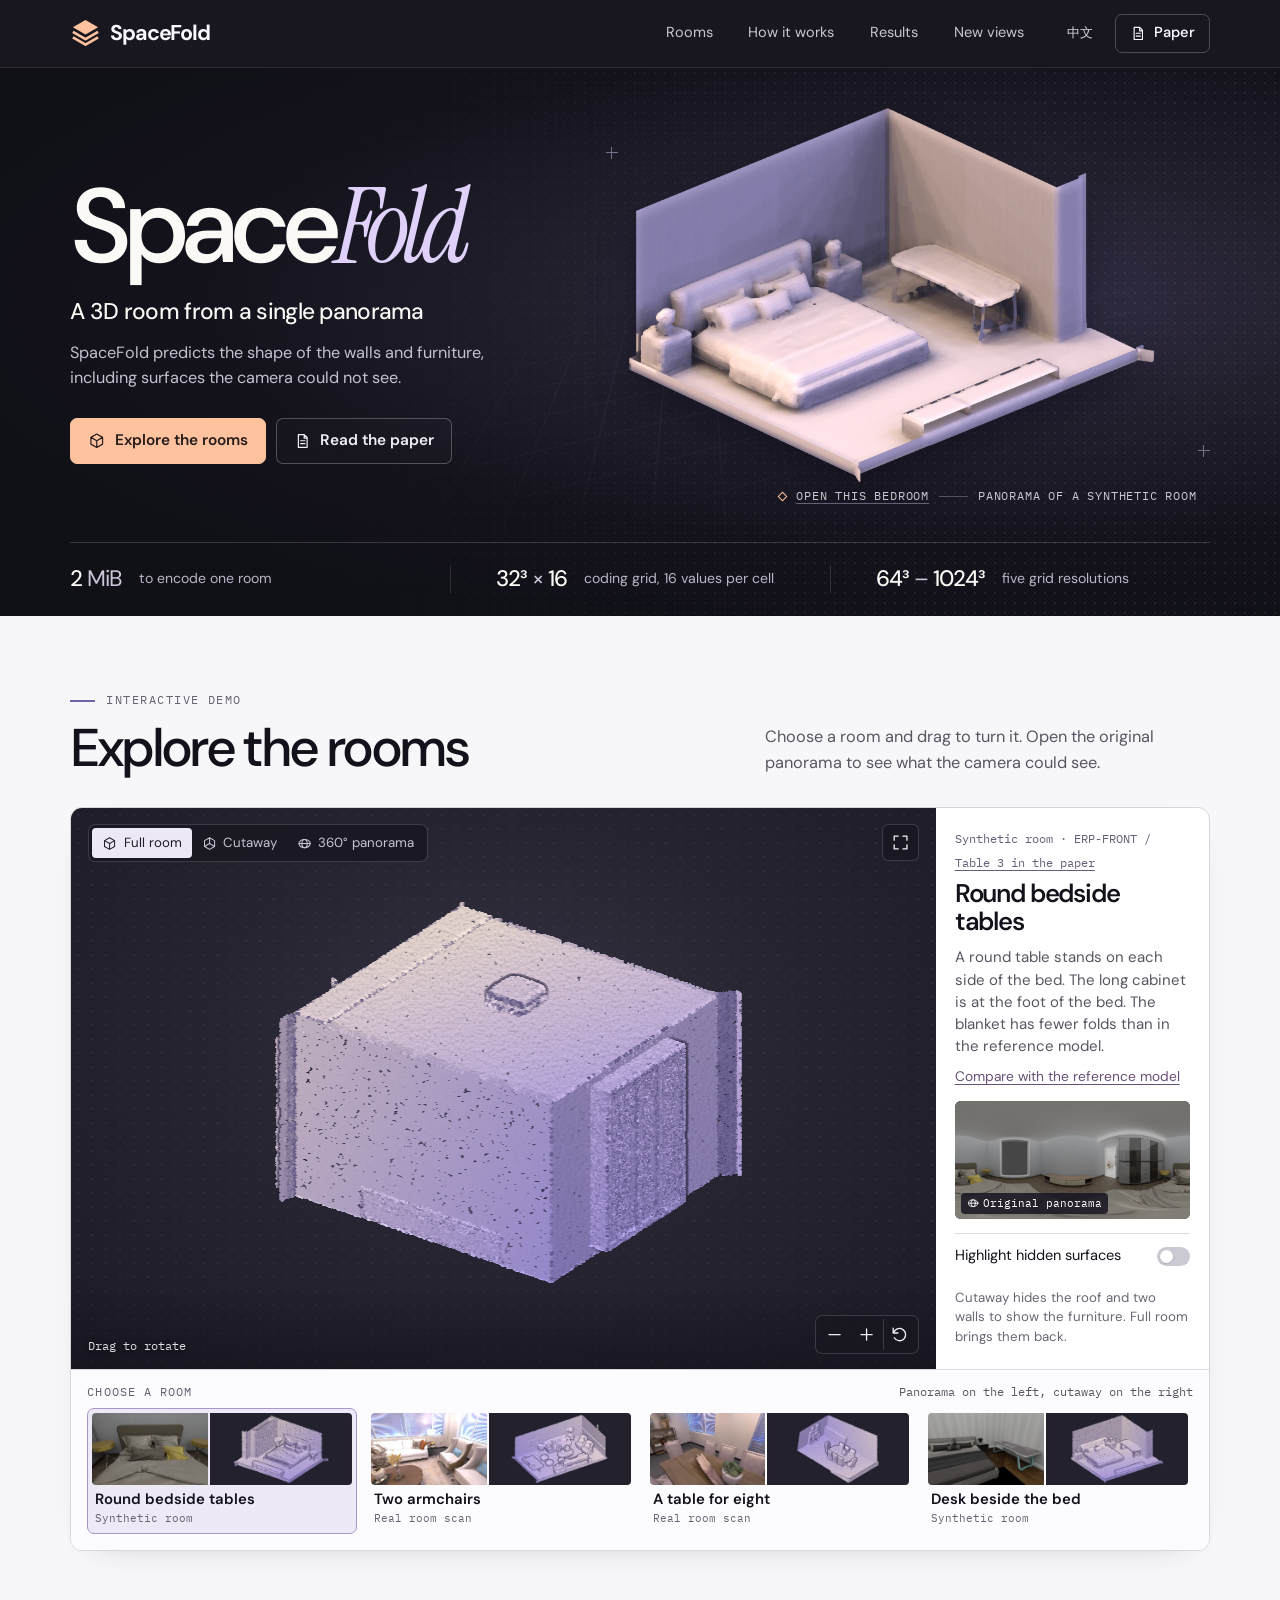
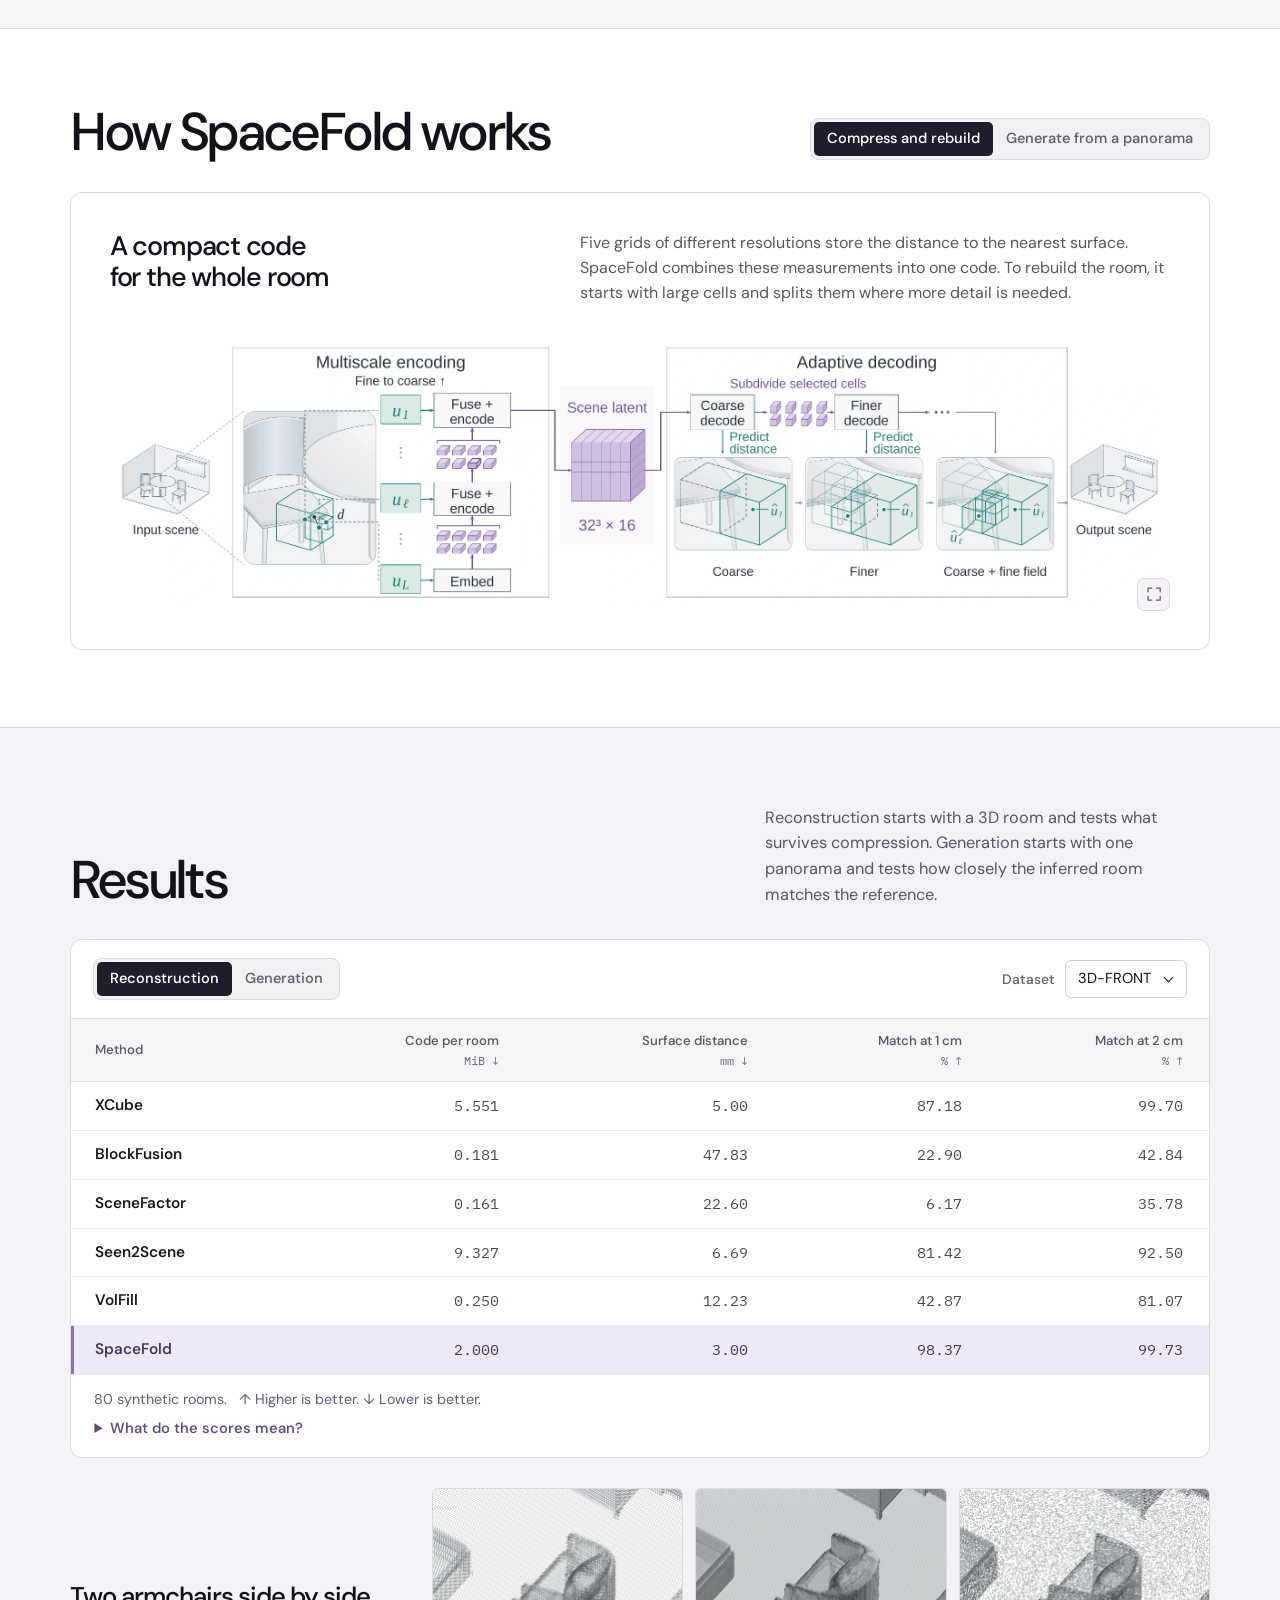
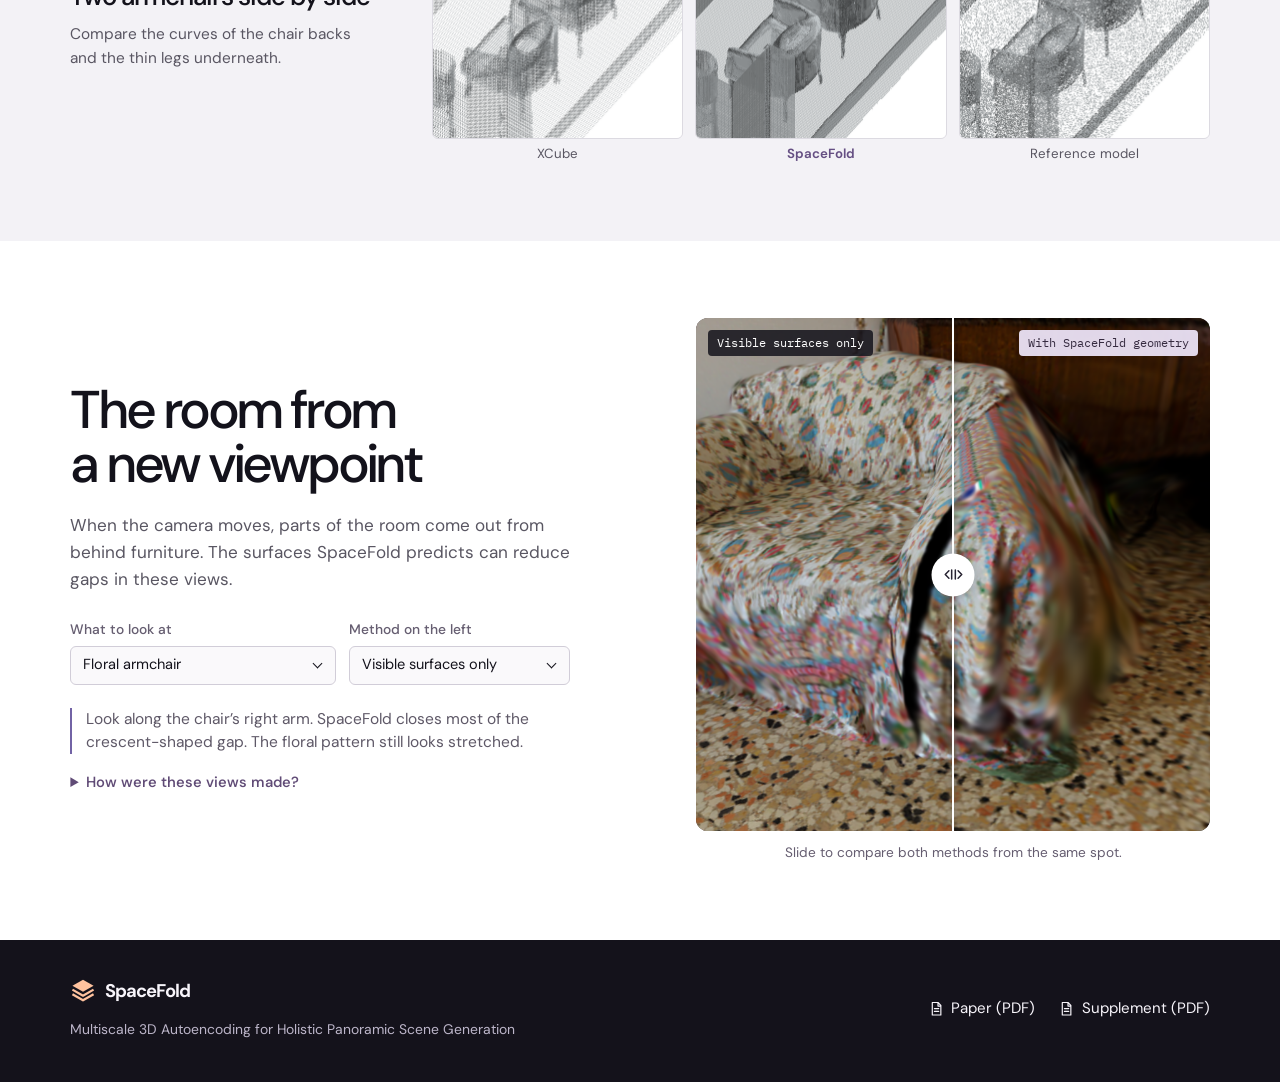
==== spacefold/index.html @ 81e79ffb "feat(homepage): host the SpaceFold paper and interactive demo" ====
<!doctype html>
<html lang="en">
  <head>
    <meta charset="utf-8" />
    <meta name="viewport" content="width=device-width, initial-scale=1" />
    <meta name="theme-color" content="#101017" />
    <meta
      name="citation_title"
      content="SpaceFold: Multiscale 3D Autoencoding for Holistic Panoramic Scene Generation"
    />
    <meta
      name="description"
      content="Explore 3D rooms generated from a single panorama. Rotate each model, see the original image and compare the result with a reference model."
    />
    <title>SpaceFold — A 3D room from one panorama</title>
    <link rel="icon" href="assets/mark.svg" type="image/svg+xml" />
    <link rel="stylesheet" href="style.css" />
    <script defer src="benchmarks.js"></script>
    <script defer src="viewer.js"></script>
    <script defer src="strings.js"></script>
    <script defer src="page.js"></script>
  </head>
  <body id="top">
    <svg class="symbol-bank" xmlns="http://www.w3.org/2000/svg" aria-hidden="true">
      <symbol id="i-mark" viewBox="0 0 32 32">
        <path d="M16 2 29 9.5 16 17 3 9.5Z" fill="currentColor" />
        <path
          d="m3 14.3 13 7.5 13-7.5M3 20l13 7.5L29 20"
          fill="none"
          stroke="currentColor"
          stroke-width="2.8"
          stroke-linejoin="round"
        />
      </symbol>
      <symbol id="i-file" viewBox="0 0 24 24">
        <path d="M6 3.5h8l4 4V21H6zM14 3.5v5h4M9 12h6m-6 4h6" />
      </symbol>
      <symbol id="i-cube" viewBox="0 0 24 24">
        <path d="m12 2.8 8 4.6v9.2l-8 4.6-8-4.6V7.4ZM4 7.4l8 4.6 8-4.6M12 12v9.2" />
      </symbol>
      <symbol id="i-cutaway" viewBox="0 0 24 24">
        <path d="m4 7.4 8-4.6 8 4.6v9.2l-8 4.6-8-4.6V7.4Zm8-4.6V12m-8 4.6 8-4.6 8 4.6" />
      </symbol>
      <symbol id="i-pano" viewBox="0 0 24 24">
        <ellipse cx="12" cy="12" rx="9" ry="6.6" />
        <ellipse cx="12" cy="12" rx="4.2" ry="6.6" />
        <path d="M3 12h18" />
      </symbol>
      <symbol id="i-expand" viewBox="0 0 24 24">
        <path d="M4 9V4h5m6 0h5v5M4 15v5h5m6 0h5v-5" />
      </symbol>
      <symbol id="i-minus" viewBox="0 0 24 24"><path d="M5 12h14" /></symbol>
      <symbol id="i-plus" viewBox="0 0 24 24"><path d="M5 12h14m-7-7v14" /></symbol>
      <symbol id="i-reset" viewBox="0 0 24 24">
        <path d="M4.5 10a7.7 7.7 0 1 1 .8 6M4 4v6h6" />
      </symbol>
      <symbol id="i-close" viewBox="0 0 24 24"><path d="m6 6 12 12M18 6 6 18" /></symbol>
      <symbol id="i-grip" viewBox="0 0 24 24">
        <path d="m7 8-4 4 4 4m10-8 4 4-4 4M10 7v10m4-10v10" />
      </symbol>
      <symbol id="i-menu" viewBox="0 0 24 24"><path d="M3 6h18M3 12h18M3 18h18" /></symbol>
    </svg>
    <a class="skip" href="#explorer" data-t="skip">Skip to the room viewer</a>
    <header class="mast">
      <div class="wrap mast-row">
        <a class="brand" href="#top" aria-label="SpaceFold"
          ><svg aria-hidden="true"><use href="#i-mark" /></svg>SpaceFold</a
        >
        <nav id="section-links" aria-label="Page navigation" data-a="sections">
          <a href="#explorer" data-t="navScenes">Rooms</a>
          <a href="#method" data-t="navMethod">How it works</a>
          <a href="#results" data-t="navResults">Results</a>
          <a href="#views" data-t="navViews">New views</a>
        </nav>
        <div class="mast-actions">
          <button id="language" type="button" lang="zh-CN" aria-label="切换到中文">中文</button>
          <a class="mast-paper" href="paper/main.pdf" target="_blank" rel="noopener"
            ><svg class="icon"><use href="#i-file" /></svg><span data-t="paper">Paper</span></a
          >
          <button
            id="menu"
            type="button"
            aria-controls="section-links"
            aria-expanded="false"
            data-tip="sections"
            aria-label="Page navigation"
            title="Page navigation"
          >
            <svg class="icon"><use href="#i-menu" /></svg>
          </button>
        </div>
      </div>
    </header>

    <main>
      <section class="hero" aria-labelledby="project-title">
        <div class="hero-field" aria-hidden="true"></div>
        <div class="wrap">
          <div class="hero-grid">
            <div class="hero-copy">
              <h1 id="project-title">Space<span>Fold</span></h1>
              <p class="formal" data-t="subtitle">A 3D room from a single panorama</p>
              <p class="hero-summary" data-t="heroSummary">
                SpaceFold predicts the shape of the walls and furniture, including surfaces the
                camera could not see.
              </p>
              <div class="hero-actions">
                <a class="button primary" href="#explorer"
                  ><svg class="icon"><use href="#i-cube" /></svg
                  ><span data-t="exploreAction">Explore the rooms</span></a
                >
                <a class="button ghost" href="paper/main.pdf" target="_blank" rel="noopener"
                  ><svg class="icon"><use href="#i-file" /></svg
                  ><span data-t="readPaper">Read the paper</span></a
                >
              </div>
            </div>
            <figure class="hero-plate">
              <div class="plate-space">
                <div class="floor-grid" aria-hidden="true"></div>
                <div class="registration reg-a" aria-hidden="true"></div>
                <div class="registration reg-b" aria-hidden="true"></div>
                <img
                  src="assets/hero-room.webp?v=f81862b2"
                  width="1680"
                  height="1206"
                  class="hero-room"
                  alt="Cutaway of a generated bedroom with a bed on the left and a desk on the right. The open space beneath the desk is visible."
                  data-alt="heroAlt"
                  fetchpriority="high"
                />
              </div>
              <figcaption class="plate-caption">
                <span class="plate-key"></span
                ><a id="hero-scene" data-t="heroCaption" href="?scene=desk-frame-bedroom#explorer"
                  >Open this bedroom</a
                ><span class="plate-rule"></span
                ><span data-t="heroSource">Panorama of a synthetic room</span>
              </figcaption>
            </figure>
          </div>
          <dl class="hero-stats">
            <div>
              <dt>2 <span>MiB</span></dt>
              <dd data-t="statCode">to encode one room</dd>
            </div>
            <div>
              <dt>32³ <span>×</span> 16</dt>
              <dd data-t="statGrid">coding grid, 16 values per cell</dd>
            </div>
            <div>
              <dt>64³ <span>–</span> 1024³</dt>
              <dd data-t="statLevels">five grid resolutions</dd>
            </div>
          </dl>
        </div>
      </section>

      <section id="explorer" class="section explorer" aria-labelledby="explorer-title">
        <div class="wrap">
          <div class="section-head">
            <div>
              <p class="eyebrow">
                <span class="section-line"></span><span data-t="interactive">Interactive demo</span>
              </p>
              <h2 id="explorer-title" data-t="explorerTitle">Explore the rooms</h2>
            </div>
            <p class="section-intro" data-t="explorerIntro">
              Choose a room and drag to turn it. Open the original panorama to see what the camera
              could see.
            </p>
          </div>
          <div class="explorer-shell" id="explorer-shell">
            <div class="scene-screen" id="screen">
              <div
                id="stage"
                tabindex="0"
                role="group"
                aria-label="Drag or use the arrow keys to turn the view. Use + and − to zoom and 0 to reset."
                data-a="viewerAria"
              >
                <canvas aria-hidden="true"></canvas>
              </div>
              <div class="screen-top">
                <div
                  class="mode-switch"
                  role="group"
                  aria-label="Choose a view"
                  data-a="modeAria"
                  aria-controls="stage"
                >
                  <button type="button" id="geometry-mode" data-view="geometry" aria-pressed="true">
                    <svg class="icon" aria-hidden="true"><use href="#i-cube" /></svg
                    ><span data-t="fullGeometry">Full room</span>
                  </button>
                  <button type="button" id="cutaway-mode" data-view="cutaway" aria-pressed="false">
                    <svg class="icon" aria-hidden="true"><use href="#i-cutaway" /></svg
                    ><span data-t="cutawayMode">Cutaway</span>
                  </button>
                  <button type="button" id="pano-mode" data-view="panorama" aria-pressed="false">
                    <svg class="icon" aria-hidden="true"><use href="#i-pano" /></svg
                    ><span data-t="panoMode">360° panorama</span>
                  </button>
                </div>
                <button
                  id="expand"
                  class="screen-btn"
                  type="button"
                  aria-pressed="false"
                  aria-label="Enter fullscreen"
                  title="Enter fullscreen"
                  data-tip="expand"
                >
                  <svg class="icon"><use href="#i-expand" /></svg>
                </button>
              </div>
              <p id="scene-status" class="screen-status" role="status" aria-live="polite"></p>
              <div class="screen-bottom">
                <span id="gesture" class="gesture" data-t="orbitHint">Drag to rotate</span>
                <div class="zoom-controls">
                  <button
                    class="screen-btn"
                    id="zoom-out"
                    type="button"
                    aria-label="Zoom out"
                    data-tip="zoomOut"
                    title="Zoom out"
                  >
                    <svg class="icon"><use href="#i-minus" /></svg>
                  </button>
                  <button
                    class="screen-btn"
                    id="zoom-in"
                    type="button"
                    aria-label="Zoom in"
                    data-tip="zoomIn"
                    title="Zoom in"
                  >
                    <svg class="icon"><use href="#i-plus" /></svg>
                  </button>
                  <button
                    class="screen-btn"
                    id="reset"
                    type="button"
                    aria-label="Reset view"
                    data-tip="reset"
                    title="Reset view"
                  >
                    <svg class="icon"><use href="#i-reset" /></svg>
                  </button>
                </div>
              </div>
            </div>
            <aside class="scene-rail">
              <p class="scene-source">
                <span id="scene-dataset">Synthetic room · ERP-FRONT</span
                ><span aria-hidden="true">/</span
                ><a id="scene-reference" href="paper/main.pdf#page=7" target="_blank" rel="noopener"
                  >Table 3 in the paper</a
                >
              </p>
              <h3 id="scene-title" class="scene-title">Round bedside tables</h3>
              <p id="scene-observation" class="scene-observation">
                A round table stands on each side of the bed. The long cabinet is at the foot of the
                bed. The blanket has fewer folds than in the reference model.
              </p>
              <a
                class="proof-link"
                id="compare-geometry"
                href="assets/scenes/round-table-bedroom-comparison.webp"
                data-t="compareGeometry"
                >Compare with the reference model</a
              >
              <button
                id="input-preview"
                type="button"
                data-a="previewPano"
                aria-label="Look around the original panorama"
              >
                <img
                  id="scene-strip"
                  src="assets/scenes/round-table-bedroom.webp"
                  alt=""
                  width="320"
                  height="160"
                  loading="lazy"
                />
                <span
                  ><svg class="icon" aria-hidden="true"><use href="#i-pano"></use></svg
                  ><span data-t="rgbInput">Original panorama</span></span
                >
              </button>
              <fieldset id="geo-options" aria-label="Surface display" data-a="display">
                <label
                  class="switch-row"
                  data-title="depthSource"
                  title="Visibility is estimated from the panorama using DA-2 depth."
                  ><span data-t="occlusion">Highlight hidden surfaces</span
                  ><input type="checkbox" id="occlusion" /><span
                    class="toggle"
                    aria-hidden="true"
                  ></span
                ></label>
              </fieldset>
              <p id="scene-note" class="rail-note">
                Cutaway hides the roof and two walls to show the furniture. Full room brings them
                back.
              </p>
              <a
                id="flat-panorama"
                href="assets/scenes/round-table-bedroom.webp"
                target="_blank"
                rel="noopener"
                data-t="flatPano"
                hidden
                >View the unfolded panorama</a
              >
            </aside>
            <div class="scene-picker">
              <div class="picker-heading">
                <h3 class="rail-heading" id="picker-title" data-t="selectScene">Choose a room</h3>
                <small data-t="pairKey">Panorama on the left, cutaway on the right</small>
              </div>
              <div
                class="scene-options"
                id="scene-options"
                role="group"
                aria-labelledby="picker-title"
              ></div>
            </div>
          </div>
          <noscript
            ><p lang="en">
              Turn on JavaScript to rotate the rooms, or
              <a href="paper/main.pdf">read the paper</a>.
            </p>
            <p lang="zh-CN">
              启用 JavaScript 即可转动房间模型，也可以直接<a href="paper/main.pdf">阅读论文</a>。
            </p></noscript
          >
        </div>
      </section>

      <section id="method" class="section method" aria-labelledby="method-title">
        <div class="wrap">
          <div class="section-head">
            <div>
              <h2 id="method-title" data-t="methodTitle">How SpaceFold works</h2>
            </div>
            <div
              class="paper-switch"
              role="group"
              aria-label="Choose which part of the method to see"
              data-a="diagramGroup"
            >
              <button type="button" data-method="codec" aria-pressed="true" data-t="codec">
                Compress and rebuild</button
              ><button type="button" data-method="flow" aria-pressed="false" data-t="flow">
                Generate from a panorama
              </button>
            </div>
          </div>
          <div class="method-exhibit" data-method-panel="codec">
            <div class="method-annotation">
              <h3 id="method-heading">A compact code for the whole room</h3>
              <p id="method-body">
                Five grids of different resolutions store the distance to the nearest surface.
                SpaceFold combines these measurements into one code. To rebuild the room, it starts
                with large cells and splits them where more detail is needed.
              </p>
            </div>
            <button
              id="diagram-open"
              class="diagram-open"
              type="button"
              aria-label="Enlarge diagram"
              data-a="openDiagram"
            >
              <img
                id="method-image"
                src="assets/method/codec.webp"
                width="2300"
                height="575"
                alt="The encoder combines five grids into one room code. The decoder uses that code to rebuild the surfaces, refining selected grid cells."
                loading="lazy"
              />
              <span class="diagram-zoom"
                ><svg class="icon"><use href="#i-expand" /></svg
              ></span>
            </button>
          </div>
        </div>
      </section>

      <section id="results" class="section results" aria-labelledby="results-title">
        <div class="wrap">
          <div class="section-head">
            <div>
              <h2 id="results-title" data-t="resultsTitle">Results</h2>
            </div>
            <p class="section-intro" data-t="resultsIntro">
              Reconstruction starts with a 3D room and tests what survives compression. Generation
              starts with one panorama and tests how closely the inferred room matches the
              reference.
            </p>
          </div>
          <div class="table-panel">
            <div class="table-tools">
              <div
                class="paper-switch"
                role="group"
                aria-label="Choose an experiment"
                data-a="evalGroup"
              >
                <button
                  type="button"
                  data-benchmark="reconstruction"
                  aria-pressed="true"
                  data-t="reconstruction"
                >
                  Reconstruction</button
                ><button
                  type="button"
                  data-benchmark="generation"
                  aria-pressed="false"
                  data-t="generation"
                >
                  Generation
                </button>
              </div>
              <label class="select-label"
                ><span data-t="dataset">Dataset</span
                ><span class="select-wrap"
                  ><select id="dataset" aria-label="Dataset" data-a="dataset">
                    <option>3D-FRONT</option>
                  </select></span
                ></label
              >
            </div>
            <p id="score-scroll-hint" class="score-scroll-hint" hidden data-t="scrollScores">
              Scroll across to see more scores.
            </p>
            <div
              id="score-scroll"
              class="table-scroll"
              role="region"
              aria-label="Results table"
              data-a="measurements"
              tabindex="0"
            >
              <table id="scores">
                <caption class="visually-hidden" id="score-caption">
                  Results table
                </caption>
                <thead></thead>
                <tbody></tbody>
              </table>
            </div>
            <p id="protocol" class="protocol">
              <span id="dataset-count">80 synthetic rooms.</span
              ><span class="score-directions" data-t="arrows"
                >↑ Higher is better. ↓ Lower is better.</span
              >
            </p>
            <details id="metric-guide" class="reading-details metric-guide">
              <summary data-t="metricHelp">What do the scores mean?</summary>
              <dl id="metric-definitions"></dl>
              <div id="metric-setup"></div>
            </details>
          </div>
          <div id="recon-details" class="recon-details">
            <div class="detail-copy">
              <h3 id="detail-heading">Two armchairs side by side</h3>
              <p id="detail-note">
                Compare the curves of the chair backs and the thin legs underneath.
              </p>
            </div>
            <div class="detail-pictures">
              <figure>
                <button type="button" data-detail="xcube">
                  <img width="500" height="500" loading="lazy" alt="" />
                </button>
                <figcaption>XCube</figcaption>
              </figure>
              <figure>
                <button type="button" data-detail="spacefold">
                  <img width="500" height="500" loading="lazy" alt="" />
                </button>
                <figcaption>SpaceFold</figcaption>
              </figure>
              <figure>
                <button type="button" data-detail="gt">
                  <img width="500" height="500" loading="lazy" alt="" />
                </button>
                <figcaption data-t="reference">Reference model</figcaption>
              </figure>
            </div>
          </div>
        </div>
      </section>

      <section id="views" class="section views" aria-labelledby="views-title">
        <div class="wrap view-grid">
          <div class="view-copy">
            <h2 id="views-title" data-t="viewsTitle">The room from a new viewpoint</h2>
            <p class="view-lead" data-t="viewsIntro">
              When the camera moves, parts of the room come out from behind furniture. The surfaces
              SpaceFold predicts can reduce gaps in these views.
            </p>
            <div class="view-selects">
              <label
                ><span data-t="cameraView">What to look at</span
                ><span class="select-wrap"
                  ><select id="view-select">
                    <option value="reading-floral">Floral armchair</option>
                  </select></span
                ></label
              >
              <label
                ><span data-t="compareAgainst">Method on the left</span
                ><span class="select-wrap"
                  ><select id="baseline-select">
                    <option value="da2" data-t="visibleOnly">Visible surfaces only</option>
                    <option value="infini">InfiniSplat v3</option>
                  </select></span
                ></label
              >
            </div>
            <p id="view-note" class="view-note">
              Look along the chair’s right arm. SpaceFold closes most of the crescent-shaped gap.
              The floral pattern still looks stretched.
            </p>
            <details id="render-guide" class="reading-details render-guide">
              <summary data-t="renderHelp">How were these views made?</summary>
              <p id="render-explanation">
                Both sides start with the same 3D Gaussians fitted to the visible parts of the
                panorama. The left image uses that set alone (DA2 + GS). The right image adds
                Gaussians on the hidden surfaces predicted by SpaceFold.
              </p>
              <p id="view-source">The panorama was photographed in a reading room.</p>
            </details>
          </div>
          <figure class="view-figure">
            <div class="wipe-stage" id="wipe-stage">
              <img
                class="wipe-image"
                id="ours-view"
                src="assets/views/reading-floral-spacefold.webp"
                width="720"
                height="720"
                loading="lazy"
                alt="Floral armchair · With SpaceFold geometry"
              />
              <img
                class="wipe-image baseline"
                id="base-view"
                src="assets/views/reading-floral-da2.webp"
                width="720"
                height="720"
                loading="lazy"
                alt="Floral armchair · Visible surfaces only"
              />
              <div class="wipe-tags">
                <span id="base-tag">Visible surfaces only</span
                ><span data-t="withSpaceFold">With SpaceFold geometry</span>
              </div>
              <span class="screen-status" id="pair-status" role="status"></span>
              <div class="wipe-divider" aria-hidden="true">
                <span
                  ><svg class="icon"><use href="#i-grip" /></svg
                ></span>
              </div>
              <input
                type="range"
                min="0"
                max="100"
                value="50"
                id="wipe"
                aria-label="Reveal more of either image"
                data-a="wipeAria"
              />
            </div>
            <figcaption data-t="wipeHint">
              Slide to compare both methods from the same spot.
            </figcaption>
          </figure>
        </div>
      </section>
    </main>

    <footer class="footer">
      <div class="wrap footer-row">
        <div>
          <a class="brand" href="#top"
            ><svg aria-hidden="true"><use href="#i-mark" /></svg>SpaceFold</a
          >
          <p data-t="footerPaper">
            Multiscale 3D Autoencoding for Holistic Panoramic Scene Generation
          </p>
        </div>
        <div class="footer-links">
          <a href="paper/main.pdf" target="_blank" rel="noopener"
            ><svg class="icon"><use href="#i-file" /></svg
            ><span data-t="paperFile">Paper (PDF)</span></a
          ><a href="paper/supplementary.pdf" target="_blank" rel="noopener"
            ><svg class="icon"><use href="#i-file" /></svg
            ><span data-t="suppFile">Supplement (PDF)</span></a
          >
        </div>
      </div>
    </footer>
    <dialog id="figure-dialog" aria-labelledby="figure-title">
      <div class="dialog-top">
        <strong id="figure-title"></strong>
        <a id="original-figure" target="_blank" rel="noopener" data-t="originalFigure" hidden
          >Open full-size image</a
        >
        <button
          class="light-btn"
          id="close-diagram"
          type="button"
          data-tip="close"
          aria-label="Close"
          title="Close"
        >
          <svg class="icon"><use href="#i-close" /></svg>
        </button>
      </div>
      <p id="figure-note" class="figure-note" hidden></p>
      <div class="diagram-scroll"><img id="large-diagram" alt="" /></div>
    </dialog>
  </body>
</html>
---- spacefold/style.css ----
@font-face {
  font-family: "DM Sans";
  src: url("assets/fonts/dm-sans.woff2") format("woff2");
  font-weight: 100 1000;
  font-display: swap;
}
@font-face {
  font-family: "Instrument Serif";
  src: url("assets/fonts/instrument-serif-italic.woff2") format("woff2");
  font-style: italic;
  font-display: swap;
}
@font-face {
  font-family: "IBM Plex Mono";
  src: url("assets/fonts/ibm-plex-mono.woff2") format("woff2");
  font-weight: 400;
  font-display: swap;
}

:root {
  --ink: #13121b;
  --aubergine: #201e2d;
  --graphite: #595662;
  --paper: #f7f7f8;
  --hair: #dcdae1;
  --violet: #7263a5;
  --lilac: #cdc1ef;
  --apricot: #ffc29e;
  --sans: "DM Sans", "PingFang SC", "Microsoft YaHei", system-ui, sans-serif;
  --mono: "IBM Plex Mono", "PingFang SC", ui-monospace, monospace;
  --gutter: clamp(20px, 5.5vw, 88px);
  --radius: 12px;
  color: var(--ink);
  font-family: var(--sans);
  font-synthesis: none;
  text-rendering: optimizeLegibility;
}
*,
*::before,
*::after {
  box-sizing: border-box;
}
html {
  scroll-behavior: smooth;
  scroll-padding-top: 82px;
}
body {
  margin: 0;
  background: var(--paper);
  font-size: 1rem;
  line-height: 1.55;
}
body.expanded {
  overflow: hidden;
}
::selection {
  color: var(--ink);
  background: #f7bc9e;
}
button,
select,
input {
  font: inherit;
}
button,
select,
a {
  -webkit-tap-highlight-color: transparent;
}
button,
select {
  color: inherit;
}
button {
  border: 0;
  cursor: pointer;
}
a {
  color: inherit;
  text-decoration: none;
}
button:focus-visible,
a:focus-visible,
select:focus-visible,
input:focus-visible,
.table-scroll:focus-visible {
  outline: 3px solid #8c73da;
  outline-offset: 4px;
}
img {
  display: block;
  max-width: 100%;
}
figure,
dl,
dd,
p,
h1,
h2,
h3 {
  margin: 0;
}
button {
  background: transparent;
}
.wrap {
  max-width: 1600px;
  margin-inline: auto;
  padding-inline: var(--gutter);
}
.symbol-bank {
  position: absolute;
  width: 0;
  height: 0;
  overflow: hidden;
  pointer-events: none;
}
.icon {
  display: inline-block;
  width: 1.14em;
  height: 1.14em;
  flex: none;
  fill: none;
  stroke: currentColor;
  stroke-width: 1.65;
  stroke-linecap: round;
  stroke-linejoin: round;
  vertical-align: middle;
}
.visually-hidden,
.skip:not(:focus) {
  position: absolute;
  width: 1px;
  height: 1px;
  margin: -1px;
  clip-path: inset(50%);
  overflow: hidden;
  white-space: nowrap;
}
.skip:focus {
  position: fixed;
  top: 12px;
  left: 12px;
  padding: 10px 18px;
  background: white;
  color: var(--ink);
  z-index: 100;
}
.eyebrow,
.rail-heading {
  font-family: var(--mono);
  font-size: 0.76rem;
  font-weight: 400;
  letter-spacing: 0.12em;
  line-height: 1.35;
  text-transform: uppercase;
}
.eyebrow {
  display: flex;
  align-items: center;
  gap: 11px;
  color: #686271;
}
.section-line {
  height: 2px;
  width: 25px;
  background: var(--violet);
}
.mast {
  position: sticky;
  top: 0;
  z-index: 12;
  color: #faf8ff;
  background: #111018f7;
  border-bottom: 1px solid #ffffff15;
  backdrop-filter: blur(16px);
}
.mast-row {
  height: 67px;
  display: flex;
  align-items: center;
  gap: 30px;
}
.brand {
  display: inline-flex;
  align-items: center;
  gap: 9px;
  font-size: 1.34rem;
  letter-spacing: -0.055em;
  font-weight: 690;
  line-height: 1;
}
.brand svg {
  width: 31px;
  height: 31px;
  color: var(--apricot);
}
.mast nav {
  display: flex;
  align-items: center;
  gap: clamp(20px, 2.8vw, 49px);
  margin-left: auto;
}
.mast nav a,
.mast-actions {
  font-size: 0.91rem;
}
.mast nav a {
  color: #c9c5d4;
  padding: 14px 0;
  transition: color 0.18s;
}
.mast nav a:hover,
.mast nav a[aria-current] {
  color: var(--apricot);
}
.mast-actions {
  display: flex;
  align-items: center;
  gap: 17px;
  margin-left: 8px;
}
#language {
  font-size: 0.84rem;
  font-weight: 540;
  padding: 8px 5px;
  color: #d9d6e2;
}
.mast-paper {
  display: flex;
  align-items: center;
  gap: 7px;
  padding: 7px 14px;
  border: 1px solid #ffffff39;
  border-radius: 7px;
  font-weight: 550;
}
.mast-paper:hover {
  background: #ffffff12;
}
#menu {
  display: none;
  align-items: center;
  justify-content: center;
  color: inherit;
  width: 34px;
  height: 36px;
  font-size: 1.12rem;
}

.hero {
  position: relative;
  isolation: isolate;
  overflow: hidden;
  background: #101017;
  color: #faf9f6;
}
.hero-field {
  position: absolute;
  inset: 0;
  pointer-events: none;
  z-index: -1;
  background: radial-gradient(
    ellipse at 75% 42%,
    #353049 0%,
    #23202e 28%,
    #14131c 55%,
    #101017 77%
  );
}
.hero-field::after {
  content: "";
  position: absolute;
  inset: 0;
  opacity: 0.17;
  background-image: radial-gradient(#b5a9cd 0.68px, transparent 0.75px);
  background-size: 10px 10px;
  mask-image: linear-gradient(to right, transparent 18%, #000 72%);
}
.hero-grid {
  position: relative;
  display: grid;
  grid-template-columns: 0.93fr 1.23fr;
  align-items: center;
  min-height: clamp(462px, 37vw, 608px);
  padding: 50px 0 42px;
}
.hero-copy {
  position: relative;
  z-index: 2;
}
h1 {
  font-size: clamp(6rem, 8.2vw, 8.7rem);
  line-height: 0.99;
  font-weight: 545;
  letter-spacing: -0.094em;
  margin: 21px 0 19px;
}
h1 span {
  font-family: "Instrument Serif", Georgia, serif;
  font-style: italic;
  font-weight: 400;
  color: #dfd1fa;
  letter-spacing: -0.065em;
  margin-left: 0.028em;
}
.formal {
  max-width: 510px;
  font-size: clamp(1.35rem, 1.78vw, 1.92rem);
  line-height: 1.22;
  letter-spacing: -0.031em;
  font-weight: 480;
  text-wrap: balance;
}
.hero-summary {
  max-width: 480px;
  font-size: 1.015rem;
  line-height: 1.53;
  color: #c6c1d0;
  margin-top: 16px;
}
.hero-actions {
  display: flex;
  flex-wrap: wrap;
  gap: 10px;
  margin-top: 27px;
}
.button {
  display: inline-flex;
  align-items: center;
  justify-content: center;
  gap: 9px;
  border-radius: 7px;
  padding: 11px 17px;
  min-height: 46px;
  font-size: 0.96rem;
  font-weight: 610;
  line-height: 1.25;
  transition:
    background 0.16s,
    transform 0.16s;
}
.button:hover {
  transform: translateY(-2px);
}
.button.primary {
  color: #271c1c;
  background: var(--apricot);
  border: 1px solid var(--apricot);
}
.button.primary:hover {
  background: #ffd3b7;
}
.button.ghost {
  color: #f0edf4;
  border: 1px solid #ffffff40;
  background: #ffffff04;
}
.button.ghost:hover {
  background: #ffffff0f;
}
.hero-plate {
  position: relative;
  align-self: stretch;
  display: flex;
  flex-direction: column;
  justify-content: center;
  min-width: 0;
  margin-left: 2%;
}
.plate-space {
  height: 100%;
  min-height: 300px;
  position: relative;
  isolation: isolate;
}
.hero-room {
  position: absolute;
  inset: -4% -4% -2%;
  width: 108%;
  max-width: none;
  height: 106%;
  object-fit: contain;
  filter: drop-shadow(0 20px 18px #08071266);
}
.floor-grid {
  position: absolute;
  isolation: isolate;
  inset: 9% -8% -7%;
  z-index: -1;
  opacity: 0.29;
  transform: perspective(440px) rotateX(58deg) rotateZ(-21deg);
  background-image:
    linear-gradient(to right, #a39bbd58 1px, transparent 1px),
    linear-gradient(to bottom, #a39bbd58 1px, transparent 1px);
  background-size: 40px 40px;
  mask-image: radial-gradient(ellipse, black 16%, #0009 48%, transparent 74%);
}
.registration {
  position: absolute;
  width: 12px;
  height: 12px;
  opacity: 0.6;
}
.registration::before,
.registration::after {
  content: "";
  background: #b4a8cb;
  position: absolute;
}
.registration::before {
  width: 100%;
  height: 1px;
  top: 5px;
}
.registration::after {
  height: 100%;
  width: 1px;
  left: 5px;
}
.reg-a {
  left: 5%;
  top: 8%;
}
.reg-b {
  right: 0;
  bottom: 6%;
}
.plate-caption {
  display: flex;
  align-items: center;
  justify-content: flex-end;
  gap: 10px;
  font: 400 0.72rem/1.3 var(--mono);
  color: #ccc6d6;
  letter-spacing: 0.07em;
  text-transform: uppercase;
  position: relative;
  margin: 10px 13px -4px 0;
}
.plate-key {
  width: 7px;
  height: 7px;
  border: 1.5px solid var(--apricot);
  transform: rotate(45deg);
}
.plate-rule {
  width: 29px;
  height: 1px;
  background: #d1c7e255;
}
.hero-stats {
  display: grid;
  grid-template-columns: 1fr 1fr 1fr;
  border-top: 1px solid #ffffff28;
  padding: 22px 0 23px;
}
.hero-stats > div {
  display: flex;
  align-items: center;
  gap: 17px;
  padding-right: 16px;
}
.hero-stats > div + div {
  padding-left: clamp(20px, 3.5vw, 58px);
  border-left: 1px solid #ffffff21;
}
.hero-stats dt {
  white-space: nowrap;
  font-size: clamp(1.25rem, 1.75vw, 1.85rem);
  font-weight: 480;
  line-height: 1.25;
  letter-spacing: -0.045em;
  font-variant-numeric: tabular-nums;
}
.hero-stats dt span {
  color: #cdc6d9;
  font-weight: 400;
}
.hero-stats dd {
  font-size: 0.88rem;
  line-height: 1.35;
  color: #bbb6c7;
}

.section {
  padding-block: clamp(62px, 6vw, 96px);
  scroll-margin-top: 0;
}
.section-head {
  display: flex;
  align-items: flex-end;
  justify-content: space-between;
  gap: clamp(26px, 6vw, 96px);
  margin-bottom: 32px;
}
h2 {
  font-size: clamp(2.65rem, 4.15vw, 4.5rem);
  font-weight: 525;
  line-height: 1.025;
  letter-spacing: -0.068em;
  text-wrap: balance;
}
.eyebrow + h2 {
  margin-top: 12px;
}
.section-intro {
  max-width: 445px;
  font-size: 1.02rem;
  line-height: 1.57;
  color: var(--graphite);
}
.explorer {
  background: #f7f7f9;
}
.explorer-shell {
  display: grid;
  grid-template-columns: minmax(0, 1fr) clamp(252px, 24%, 327px);
  overflow: hidden;
  border: 1px solid #d8d5df;
  border-radius: var(--radius);
  background: white;
  box-shadow: 0 12px 35px -28px #25213166;
}
.scene-screen {
  position: relative;
  overflow: hidden;
  min-width: 0;
  min-height: clamp(390px, 33vw, 535px);
  isolation: isolate;
  background: radial-gradient(ellipse at 50% 42%, #363343 0%, #262430 48%, #1c1b26 96%);
  color: #f1eef5;
}
.scene-screen::before {
  content: "";
  position: absolute;
  inset: 0;
  background: radial-gradient(#b3a8c620 0.65px, transparent 0.8px) 0 0/14px 14px;
  pointer-events: none;
}
#stage {
  position: absolute;
  inset: 0;
  z-index: 1;
  cursor: grab;
  touch-action: none;
  outline-offset: -4px;
}
#stage:active {
  cursor: grabbing;
}
#stage:focus-visible {
  outline: 2px solid #d3b9fa;
}
#stage canvas {
  display: block;
  width: 100%;
  height: 100%;
}
.screen-top,
.screen-bottom {
  position: absolute;
  left: 17px;
  right: 17px;
  display: flex;
  align-items: center;
  justify-content: space-between;
  gap: 12px;
  pointer-events: none;
  z-index: 2;
}
.screen-top {
  top: 16px;
  align-items: flex-start;
}
.screen-bottom {
  bottom: 15px;
  align-items: flex-end;
}
.screen-top > *:not(.gesture),
.screen-bottom > div {
  pointer-events: auto;
}
.screen-bottom::before {
  content: "";
  position: absolute;
  z-index: -1;
  inset: -25px -18px -16px;
  background: linear-gradient(transparent, #13121b8c);
}
.mode-switch,
.zoom-controls,
.screen-btn {
  border: 1px solid #ffffff27;
  background: #191822d9;
  backdrop-filter: blur(8px);
}
.mode-switch,
.zoom-controls {
  display: inline-flex;
  align-items: center;
  border-radius: 7px;
  padding: 3px;
}
.mode-switch button {
  display: inline-flex;
  white-space: nowrap;
  gap: 6px;
  align-items: center;
  justify-content: center;
  border-radius: 4px;
  color: #c7c3d1;
  padding: 7px 10px;
  font-size: 0.83rem;
  line-height: 1.2;
}
.mode-switch button[aria-pressed="true"] {
  color: #211d29;
  background: #ede8f6;
}
.screen-btn,
.light-btn {
  width: 37px;
  height: 37px;
  display: inline-grid;
  place-items: center;
  color: inherit;
  border-radius: 6px;
  line-height: 1;
  font-size: 1.05rem;
}
.screen-btn:hover,
.zoom-controls .screen-btn:hover {
  background: #423b50;
}
.zoom-controls .screen-btn {
  width: 32px;
  height: 31px;
  border: none;
  background: transparent;
}
.zoom-controls .screen-btn:last-child {
  border-left: 1px solid #ffffff27;
  border-radius: 0 4px 4px 0;
}
.gesture {
  font: 400 0.75rem/1.4 var(--mono);
  color: #e1dce6;
  text-shadow: 0 1px 5px #111;
}
.screen-status {
  position: absolute;
  z-index: 3;
  top: 50%;
  left: 50%;
  transform: translate(-50%, -50%);
  width: max-content;
  max-width: 75%;
  color: #fff;
  padding: 8px 14px;
  background: #201c29e8;
  border-radius: 6px;
  font-size: 0.9rem;
  text-align: center;
}
.screen-status:empty {
  display: none;
}
.scene-rail {
  padding: 23px 19px;
  display: flex;
  flex-direction: column;
  gap: 0;
  min-width: 0;
}
.rail-heading {
  letter-spacing: 0.09em;
  color: #645f71;
  font-size: 0.74rem;
}
.scene-source {
  display: flex;
  flex-wrap: wrap;
  align-items: center;
  gap: 7px;
  font: 400 0.73rem/1.45 var(--mono);
  color: #665d76;
}
.scene-source a {
  text-decoration: underline;
  text-underline-offset: 3px;
}
.scene-title {
  margin-top: 8px;
  font-size: clamp(1.4rem, 2vw, 2rem);
  line-height: 1.1;
  letter-spacing: -0.045em;
  font-weight: 580;
}
.scene-observation {
  margin-top: 10px;
  color: var(--graphite);
  font-size: 0.94rem;
  line-height: 1.48;
}
#input-preview {
  position: relative;
  display: block;
  width: 100%;
  margin: 14px 0;
  padding: 0;
  overflow: hidden;
  border-radius: 6px;
  background: var(--ink);
}
#input-preview img {
  width: 100%;
  height: auto;
  aspect-ratio: 2 / 1;
  object-fit: contain;
}
#input-preview > span {
  position: absolute;
  left: 6px;
  bottom: 5px;
  display: flex;
  align-items: center;
  gap: 4px;
  padding: 3px 6px;
  border-radius: 4px;
  font: 400 0.68rem/1.35 var(--mono);
  background: #181520d9;
  color: #fff;
}
#input-preview:disabled {
  cursor: default;
}
.scene-picker {
  grid-column: 1 / -1;
  border-top: 1px solid var(--hair);
  padding: 14px 16px 16px;
  background: #fcfbfd;
}
.picker-heading {
  display: flex;
  align-items: baseline;
  justify-content: space-between;
  gap: 12px;
}
.picker-heading small {
  font: 400 0.72rem/1.35 var(--mono);
  color: var(--graphite);
}
.scene-previews {
  display: grid;
  grid-template-columns: 0.9fr 1.1fr;
  gap: 2px;
  overflow: hidden;
  border-radius: 4px;
}
.proof-link {
  align-self: flex-start;
  margin-top: 8px;
  color: #685076;
  font-size: 0.86rem;
  text-decoration: underline;
  text-underline-offset: 3px;
}
.plate-caption a {
  text-decoration: underline;
  text-underline-offset: 3px;
  text-decoration-color: #b6a8ca80;
}
.plate-caption a:hover {
  color: var(--apricot);
}
.scene-options {
  margin: 8px 0 0;
  display: grid;
  grid-template-columns: repeat(4, minmax(0, 1fr));
  gap: 9px;
}
.scene-choice {
  display: grid;
  grid-template-rows: auto 1fr;
  align-content: start;
  min-width: 0;
  padding: 4px;
  text-align: left;
  border: 1px solid transparent;
  border-radius: 7px;
  color: var(--ink);
  transition: background 0.14s;
}
.scene-choice:hover {
  background: #f2eff6;
}
.scene-choice[aria-pressed="true"] {
  background: #eee9f6;
  border-color: #aa96c9;
}
.scene-choice img {
  width: 100%;
  height: clamp(52px, 5.6vw, 86px);
  object-fit: cover;
  background: #dedde3;
}
.scene-choice .cutaway-thumb {
  object-fit: contain;
  background: #24212d;
}
.scene-choice span {
  display: grid;
  align-content: start;
  padding: 5px 3px 3px;
  gap: 2px;
}
.scene-choice strong {
  font-size: 0.93rem;
  font-weight: 610;
  line-height: 1.25;
}
.scene-choice small {
  font: 400 0.7rem/1.35 var(--mono);
  color: #686273;
}
fieldset {
  min-width: 0;
  margin: 0;
  padding: 0;
  border: 0;
}
#geo-options {
  border-top: 1px solid #dedbe2;
  padding-top: 5px;
}
.switch-row {
  position: relative;
  clear: both;
  display: flex;
  align-items: center;
  justify-content: space-between;
  min-height: 36px;
  gap: 12px;
  cursor: pointer;
  font-size: 0.91rem;
}
.switch-row input {
  position: absolute;
  right: 0;
  margin: 0;
  opacity: 0;
  width: 34px;
  height: 22px;
}
.toggle {
  width: 33px;
  height: 19px;
  padding: 3px;
  background: #cbc9d1;
  border-radius: 12px;
  display: block;
  transition: background 0.15s;
  flex: none;
}
.toggle::before {
  content: "";
  display: block;
  width: 13px;
  height: 13px;
  background: #fff;
  border-radius: 50%;
  box-shadow: 0 1px 2px #0002;
  transition: transform 0.16s;
}
.switch-row input:checked + .toggle {
  background: #77629b;
}
.switch-row input:checked + .toggle::before {
  transform: translateX(14px);
}
.switch-row input:focus-visible + .toggle {
  outline: 3px solid #a286c7;
  outline-offset: 3px;
}
#geo-options:disabled {
  opacity: 0.44;
}
#geo-options:disabled label {
  cursor: default;
}
.rail-note {
  font-size: 0.83rem;
  line-height: 1.48;
  color: #6b6574;
  margin-top: 13px;
}
#flat-panorama {
  width: fit-content;
  margin-top: 8px;
  font-size: 0.85rem;
  color: #685076;
  text-decoration: underline;
  text-underline-offset: 3px;
}
.rail-note.key-occluded::before {
  content: "";
  display: inline-block;
  width: 9px;
  height: 9px;
  margin: 0 6px 1px 0;
  border-radius: 50%;
  background: #e59869;
}
.scene-screen.is-expanded {
  position: fixed;
  inset: 0;
  z-index: 40;
  border-radius: 0;
  min-height: 0;
  width: 100%;
  height: 100%;
  aspect-ratio: auto;
}
.scene-screen.is-expanded .screen-top {
  top: max(16px, env(safe-area-inset-top));
}
.scene-screen.is-expanded .screen-bottom {
  bottom: max(16px, env(safe-area-inset-bottom));
}

.method {
  background: white;
  border-block: 1px solid var(--hair);
}
.paper-switch {
  display: inline-flex;
  align-items: center;
  padding: 3px;
  border: 1px solid var(--hair);
  border-radius: 8px;
  background: #f1f0f3;
  flex-shrink: 0;
}
.paper-switch button {
  padding: 8px 13px;
  border-radius: 5px;
  color: #645d6d;
  font-size: 0.91rem;
  line-height: 1.25;
  font-weight: 535;
}
.paper-switch button[aria-pressed="true"] {
  background: var(--aubergine);
  color: white;
}
.paper-switch button:hover:not([aria-pressed="true"]) {
  background: #e7e5ea;
  color: var(--ink);
}
.method-exhibit {
  border: 1px solid var(--hair);
  border-radius: var(--radius);
  padding: clamp(20px, 3vw, 48px);
  display: grid;
  gap: 28px;
  background: #fff;
}
.method-annotation {
  display: grid;
  grid-template-columns: 1fr 1.45fr;
  gap: clamp(22px, 5vw, 80px);
  align-items: start;
}
.method-annotation h3 {
  font-size: clamp(1.5rem, 2.1vw, 2.25rem);
  font-weight: 530;
  line-height: 1.15;
  letter-spacing: -0.045em;
  text-wrap: balance;
}
.method-annotation p {
  font-size: 1rem;
  line-height: 1.55;
  color: var(--graphite);
}
.diagram-open {
  display: flex;
  align-items: center;
  justify-content: center;
  position: relative;
  background: white;
  padding: 8px;
  cursor: zoom-in;
  border-radius: 6px;
}
.diagram-open img {
  width: 100%;
  height: auto;
}
.diagram-zoom {
  position: absolute;
  right: 0;
  bottom: 0;
  display: grid;
  place-items: center;
  width: 33px;
  height: 33px;
  border-radius: 7px;
  background: #f3f1f6e8;
  border: 1px solid var(--hair);
  color: #61596d;
}
.method-exhibit[data-method-panel="flow"] {
  grid-template-columns: 1fr minmax(320px, 1.15fr);
  align-items: center;
  gap: clamp(25px, 6vw, 100px);
}
.method-exhibit[data-method-panel="flow"] .method-annotation {
  display: block;
}
.method-exhibit[data-method-panel="flow"] .method-annotation p {
  margin-top: 14px;
}
.method-exhibit[data-method-panel="flow"] .diagram-open img {
  max-height: 405px;
  object-fit: contain;
}
dialog {
  border: 1px solid var(--hair);
  color: var(--ink);
  border-radius: 12px;
  background: white;
  padding: 0;
  width: min(1350px, 94vw);
  max-height: 92dvh;
}
dialog::backdrop {
  background: #110e1bb8;
  backdrop-filter: blur(4px);
}
.dialog-top {
  display: flex;
  align-items: center;
  justify-content: space-between;
  gap: 12px;
  padding: 9px 14px;
  border-bottom: 1px solid var(--hair);
}
.dialog-top strong {
  font-weight: 550;
}
#original-figure {
  margin-left: auto;
  white-space: nowrap;
  color: #665078;
  font-size: 0.83rem;
  text-decoration: underline;
  text-underline-offset: 3px;
}
.light-btn {
  background: #f0eef3;
  width: 34px;
  height: 34px;
}
.diagram-scroll {
  overflow: auto;
  padding: 16px;
  max-height: calc(92dvh - 55px);
}
.figure-note {
  padding: 8px 15px 0;
  font-size: 0.87rem;
  color: var(--graphite);
}
#large-diagram {
  margin: auto;
  max-height: 76dvh;
  object-fit: contain;
  width: auto;
}

.results {
  background: #f3f2f6;
}
.table-panel {
  background: white;
  border-radius: var(--radius);
  border: 1px solid var(--hair);
  overflow: hidden;
}
.table-tools {
  display: flex;
  align-items: center;
  justify-content: space-between;
  gap: 15px;
  padding: 18px 22px;
}
.select-label {
  display: flex;
  gap: 10px;
  align-items: center;
}
.select-label > span:first-child,
.view-selects label > span:first-child {
  color: #665e71;
  font-size: 0.86rem;
  font-weight: 520;
}
.select-wrap {
  position: relative;
  display: inline-flex;
  align-items: center;
}
.select-wrap::after {
  content: "";
  position: absolute;
  right: 15px;
  width: 7px;
  height: 7px;
  border: solid currentColor;
  border-width: 0 1.5px 1.5px 0;
  transform: translateY(-2px) rotate(45deg);
  pointer-events: none;
}
select {
  appearance: none;
  border: 1px solid #d1cdd8;
  background: white;
  border-radius: 6px;
  cursor: pointer;
  font-size: 0.91rem;
  line-height: 1.4;
  padding: 8px 35px 8px 12px;
}
.table-scroll {
  overflow-x: auto;
  scrollbar-width: thin;
}
table {
  width: 100%;
  border-collapse: collapse;
  text-align: right;
  font-variant-numeric: tabular-nums;
}
th,
td {
  padding: 12px clamp(10px, 2vw, 32px);
  vertical-align: middle;
}
thead th {
  font-size: 0.82rem;
  color: #5e5769;
  font-weight: 540;
  border-block: 1px solid #e0dde5;
  background: #f6f5f8;
  white-space: nowrap;
}
thead th .units {
  display: block;
  color: #726b7b;
  font: 400 0.73rem/1.5 var(--mono);
}
tbody td {
  font: 400 0.91rem/1.5 var(--mono);
  color: #4c4657;
  border-bottom: 1px solid #eae8ee;
}
tbody th {
  font-size: 0.96rem;
  font-weight: 570;
  border-bottom: 1px solid #eae8ee;
}
th:first-child {
  text-align: left;
  padding-left: 24px;
}
.our-row {
  background: #eee9f7;
  box-shadow: inset 3px 0 #8b74ab;
}
.our-row th,
.our-row td {
  color: #463559;
}
.fused-note {
  margin-left: 8px;
  color: #716b7b;
  font: 400 0.73rem var(--mono);
  white-space: nowrap;
}
.protocol {
  display: flex;
  flex-wrap: wrap;
  gap: 2px 12px;
  padding: 13px 23px 2px;
  color: #625b6d;
  font-size: 0.89rem;
  line-height: 1.55;
}
.score-directions {
  white-space: nowrap;
}
.score-scroll-hint {
  color: var(--graphite);
  font-size: 0.8rem;
  padding: 0 13px 6px;
}
.reading-details {
  font-size: 0.92rem;
  line-height: 1.55;
  color: var(--graphite);
}
.reading-details summary {
  width: fit-content;
  padding-block: 5px;
  color: #604b76;
  font-weight: 555;
  cursor: pointer;
}
.reading-details summary:focus-visible {
  outline: 3px solid var(--violet);
  outline-offset: 3px;
}
.metric-guide {
  margin: 0 23px 12px;
}
.metric-guide dl {
  display: grid;
  grid-template-columns: minmax(11rem, 0.7fr) 2fr;
  gap: 8px 20px;
  margin: 10px 0 14px;
}
.metric-guide dt {
  color: var(--ink);
  font-weight: 580;
}
.metric-guide p,
.render-guide p {
  max-width: 78ch;
  margin-top: 8px;
}
.render-guide {
  margin-top: 12px;
}
.render-guide p:last-child {
  font-size: 0.86rem;
}
.recon-details {
  display: grid;
  grid-template-columns: minmax(200px, 0.8fr) 2fr;
  align-items: center;
  gap: clamp(23px, 4vw, 70px);
  padding-top: 30px;
}
.recon-details[hidden] {
  display: none;
}
.detail-copy h3 {
  font-size: clamp(1.42rem, 2vw, 2.05rem);
  font-weight: 535;
  line-height: 1.2;
  letter-spacing: -0.04em;
}
.detail-copy p {
  font-size: 0.96rem;
  color: var(--graphite);
  line-height: 1.55;
  margin-top: 10px;
}
.detail-pictures {
  display: grid;
  grid-template-columns: repeat(3, minmax(0, 1fr));
  gap: 12px;
}
.detail-pictures button {
  cursor: zoom-in;
  border-radius: 6px;
  border: 1px solid var(--hair);
  overflow: hidden;
  padding: 0;
  display: block;
  width: 100%;
  background: white;
}
.detail-pictures img {
  width: 100%;
  height: auto;
}
.detail-pictures figcaption {
  text-align: center;
  font-size: 0.83rem;
  color: var(--graphite);
  margin-top: 5px;
}
.detail-pictures figure:nth-child(2) figcaption {
  color: #654f83;
  font-weight: 630;
}

.views {
  background: #fff;
}
.view-grid {
  display: grid;
  grid-template-columns: 1fr minmax(350px, 0.98fr);
  gap: clamp(40px, 8vw, 135px);
  align-items: center;
}
.view-copy {
  max-width: 500px;
}
.view-copy h2 {
  max-width: 9em;
}
.view-lead {
  color: var(--graphite);
  margin-top: 21px;
  font-size: 1.07rem;
  line-height: 1.57;
}
.view-selects {
  margin-top: 26px;
  display: grid;
  grid-template-columns: auto auto;
  gap: 13px;
}
.view-selects label {
  display: grid;
  gap: 6px;
  align-content: start;
}
.view-selects select {
  width: 100%;
  background: #faf9fb;
}
.view-note {
  margin-top: 23px;
  border-left: 2px solid var(--violet);
  padding-left: 14px;
  font-size: 0.97rem;
  line-height: 1.5;
  color: #5e5867;
}
.view-figure {
  min-width: 0;
}
.wipe-stage {
  --wipe: 50%;
  position: relative;
  overflow: hidden;
  border-radius: var(--radius);
  aspect-ratio: 1/1;
  background: #24222a;
  isolation: isolate;
}
.wipe-image {
  position: absolute;
  inset: 0;
  width: 100%;
  height: 100%;
  object-fit: contain;
}
.wipe-image.baseline {
  clip-path: inset(0 calc(100% - var(--wipe)) 0 0);
}
.wipe-stage.pending .wipe-image,
.wipe-stage.pending .wipe-tags,
.wipe-stage.pending .wipe-divider {
  visibility: hidden;
}
.wipe-tags {
  position: absolute;
  left: 12px;
  right: 12px;
  top: 12px;
  display: flex;
  justify-content: space-between;
  gap: 5px;
}
.wipe-tags span {
  background: #17151ddc;
  color: white;
  padding: 5px 9px;
  border-radius: 4px;
  font: 400 0.73rem/1.35 var(--mono);
}
.wipe-tags span:last-child {
  background: #eee6faee;
  color: #362b40;
}
.wipe-divider {
  position: absolute;
  top: 0;
  bottom: 0;
  left: var(--wipe);
  width: 2px;
  background: #fff;
  transform: translateX(-50%);
  pointer-events: none;
  box-shadow: 0 0 6px #28233180;
}
.wipe-divider span {
  position: absolute;
  left: 1px;
  top: 50%;
  transform: translate(-50%, -50%);
  display: grid;
  place-items: center;
  width: 43px;
  height: 43px;
  border-radius: 50%;
  background: white;
  box-shadow: 0 2px 12px #17151d35;
  color: #282432;
}
.wipe-divider svg {
  width: 22px;
  height: 22px;
}
#wipe {
  position: absolute;
  inset: 0;
  width: 100%;
  height: 100%;
  margin: 0;
  opacity: 0;
  cursor: ew-resize;
  touch-action: pan-y;
}
.wipe-stage:focus-within {
  outline: 3px solid var(--violet);
  outline-offset: 4px;
}
.view-figure figcaption {
  text-align: center;
  margin-top: 11px;
  font-size: 0.85rem;
  color: #655d70;
}
.footer {
  padding: 38px 0 42px;
  background: #14121b;
  color: #f8f5fb;
}
.footer-row {
  display: flex;
  justify-content: space-between;
  gap: 25px;
  align-items: center;
}
.footer .brand {
  font-size: 1.15rem;
}
.footer .brand svg {
  width: 26px;
  height: 26px;
}
.footer p {
  color: #bdb6ca;
  font-size: 0.87rem;
  max-width: 470px;
  line-height: 1.4;
  margin-top: 8px;
}
.footer-links {
  display: flex;
  gap: 23px;
  flex-wrap: wrap;
  font-size: 0.94rem;
}
.footer-links a {
  display: inline-flex;
  align-items: center;
  gap: 6px;
}
.footer-links a:hover {
  color: var(--apricot);
}

html[lang="zh-CN"] .formal,
html[lang="zh-CN"] h2,
html[lang="zh-CN"] .method-annotation h3 {
  letter-spacing: -0.035em;
}
html[lang="zh-CN"] .eyebrow,
html[lang="zh-CN"] .rail-heading {
  letter-spacing: 0.1em;
}
@media (max-width: 1040px) {
  .mast-row {
    gap: 20px;
  }
  .hero-stats > div {
    gap: 11px;
  }
  .hero-stats dd {
    font-size: 0.8rem;
  }
  .hero-grid {
    grid-template-columns: 1fr 1.08fr;
  }
  .hero-summary {
    max-width: 395px;
  }
  .section-intro {
    max-width: 365px;
  }
  .view-selects {
    grid-template-columns: 1fr;
  }
  .view-selects select {
    min-width: 180px;
  }
}
@media (max-width: 780px) {
  .mode-switch .icon {
    display: none;
  }
  html {
    scroll-padding-top: 68px;
  }
  .mast-row {
    height: 59px;
    gap: 12px;
  }
  .mast nav {
    gap: 16px;
  }
  .mast-actions {
    gap: 9px;
    margin-left: 5px;
  }
  .hero-grid {
    min-height: 430px;
    grid-template-columns: 1fr 0.95fr;
    padding: 40px 0;
  }
  h1 {
    font-size: clamp(4.85rem, 10vw, 6rem);
  }
  .formal {
    font-size: 1.26rem;
  }
  .hero-summary {
    font-size: 0.93rem;
  }
  .hero-room {
    width: 120%;
    left: -9%;
  }
  .hero-stats > div {
    display: block;
  }
  .hero-stats dd {
    margin-top: 4px;
  }
  .hero-stats {
    padding-block: 15px 17px;
  }
  .section-head {
    gap: 22px;
  }
  .section-intro {
    max-width: 290px;
    font-size: 0.94rem;
  }
  .explorer-shell {
    grid-template-columns: minmax(0, 1fr) 216px;
  }
  .scene-rail {
    padding: 18px 12px;
  }
  .scene-screen {
    min-height: 385px;
  }
  .scene-options {
    gap: 3px;
  }
  .scene-choice strong {
    font-size: 0.83rem;
  }
  .screen-top,
  .screen-bottom {
    left: 11px;
    right: 11px;
  }
  .gesture {
    max-width: 180px;
  }
  .method-exhibit[data-method-panel="flow"] {
    grid-template-columns: 1fr 1fr;
  }
  .view-grid {
    grid-template-columns: 0.9fr 1fr;
    gap: 32px;
  }
}
@media (max-width: 640px) {
  :root {
    --gutter: 20px;
    --radius: 9px;
  }
  .mast-row {
    height: 56px;
    justify-content: space-between;
  }
  .mast nav {
    display: none;
  }
  .mast-actions {
    margin-left: auto;
    gap: 14px;
  }
  .brand {
    font-size: 1.2rem;
  }
  .brand svg {
    width: 27px;
    height: 27px;
  }
  #menu {
    display: inline-flex;
  }
  .mast nav.open {
    display: grid;
    position: absolute;
    left: 0;
    right: 0;
    top: 100%;
    gap: 0;
    padding: 6px var(--gutter) 12px;
    background: #17151f;
    border-bottom: 1px solid #393441;
    box-shadow: 0 8px 12px #1112;
  }
  .mast nav.open a {
    padding: 10px 4px;
    border-bottom: 1px solid #ffffff13;
  }
  .mast nav.open a:last-child {
    border: 0;
  }
  .hero-grid {
    grid-template-columns: 1fr;
    gap: 10px;
    padding: 34px 0 18px;
  }
  .hero-copy {
    max-width: 500px;
  }
  h1 {
    font-size: clamp(5rem, 16vw, 6.25rem);
    margin: 13px 0 12px;
  }
  .formal {
    font-size: clamp(1.18rem, 4.7vw, 1.55rem);
    max-width: 29em;
    text-wrap: pretty;
  }
  .hero-summary {
    font-size: 0.94rem;
    max-width: 34em;
    margin-top: 10px;
    line-height: 1.43;
  }
  .hero-actions {
    margin-top: 17px;
  }
  .button {
    padding: 9px 13px;
    min-height: 41px;
    font-size: 0.89rem;
  }
  .hero-plate {
    width: 100%;
    margin: 0;
  }
  .plate-space {
    height: clamp(205px, 58vw, 326px);
    min-height: 0;
  }
  .hero-room {
    inset: 0 -1%;
    width: 102%;
    height: 100%;
  }
  .plate-caption {
    margin: 1px 0 0;
    font-size: 0.68rem;
  }
  .hero-field {
    background: radial-gradient(ellipse at 67% 64%, #352e47 0, #1f1c29 37%, #121119 68%);
  }
  .hero-stats {
    padding: 13px 0 15px;
    grid-template-columns: 0.85fr 1.04fr 1.25fr;
  }
  .hero-stats > div {
    padding-right: 7px;
  }
  .hero-stats > div + div {
    padding-left: 12px;
  }
  .hero-stats dt {
    font-size: clamp(1.04rem, 4.1vw, 1.45rem);
  }
  .hero-stats dd {
    font-size: 0.72rem;
  }
  .section {
    padding-block: 47px;
  }
  .section-head {
    display: grid;
    gap: 14px;
    margin-bottom: 21px;
  }
  .eyebrow + h2 {
    margin-top: 8px;
  }
  .eyebrow {
    font-size: 0.7rem;
  }
  .section-intro {
    max-width: 100%;
    font-size: 0.97rem;
  }
  .explorer-shell {
    display: flex;
    flex-direction: column;
  }
  .scene-screen {
    min-height: 0;
    aspect-ratio: 1.11/1;
  }
  .scene-picker {
    order: 1;
    padding: 11px 10px;
  }
  .scene-rail {
    order: 2;
    padding: 16px;
    border-top: 1px solid var(--hair);
  }
  .scene-options {
    grid-template-columns: repeat(2, minmax(0, 1fr));
    gap: 4px;
    margin: 7px 0 0;
  }
  .scene-choice {
    padding: 3px;
  }
  .scene-choice img {
    height: clamp(50px, 13vw, 70px);
  }
  .scene-choice span {
    padding: 4px 2px 2px;
  }
  .scene-choice strong {
    font-size: 0.8rem;
  }
  .scene-choice small {
    font-size: 0.65rem;
  }
  .scene-title {
    font-size: 1.65rem;
  }
  .scene-observation {
    margin-top: 7px;
  }
  #input-preview {
    max-width: 270px;
  }
  .metric-guide {
    margin: 0 13px 12px;
  }
  .metric-guide dl {
    display: block;
  }
  .metric-guide dt {
    margin-top: 10px;
  }
  .switch-row {
    min-height: 34px;
  }
  .rail-note {
    margin-top: 9px;
  }
  .screen-top {
    top: 10px;
  }
  .screen-bottom {
    bottom: 10px;
  }
  .gesture {
    font-size: 0.68rem;
    max-width: 180px;
  }
  .mode-switch button {
    padding: 7px;
    min-height: 34px;
  }
  .screen-top {
    gap: 6px;
  }
  .table-tools .paper-switch {
    flex-shrink: 1;
  }
  .paper-switch {
    width: fit-content;
  }
  .paper-switch button {
    padding: 8px 10px;
    font-size: 0.86rem;
  }
  .method-exhibit,
  .method-exhibit[data-method-panel="flow"] {
    display: flex;
    flex-direction: column;
    align-items: stretch;
    padding: 16px;
    gap: 16px;
  }
  .method-annotation {
    display: block;
  }
  .method-annotation p {
    margin-top: 10px;
  }
  .diagram-open {
    padding: 6px 0 15px;
  }
  .diagram-zoom {
    width: 27px;
    height: 27px;
    bottom: 0;
    right: -5px;
  }
  .method-exhibit[data-method-panel="flow"] .diagram-open img {
    max-height: 310px;
  }
  .diagram-scroll img#large-diagram[data-wide="true"] {
    min-width: 850px;
    max-width: none;
  }
  .table-tools {
    flex-wrap: wrap;
    padding: 12px;
  }
  .select-label {
    gap: 5px;
  }
  .select-label > span:first-child {
    font-size: 0.79rem;
  }
  .table-scroll table {
    min-width: 480px;
  }
  .table-scroll table.generation {
    min-width: 680px;
  }
  th,
  td {
    padding: 10px 9px;
  }
  .table-scroll th[scope="row"],
  .table-scroll thead th:first-child {
    position: sticky;
    left: 0;
    z-index: 1;
    background: #fff;
    box-shadow: 1px 0 #e3e0e8;
  }
  .table-scroll thead th:first-child {
    background: #f6f5f8;
  }
  .table-scroll .our-row th[scope="row"] {
    background: #eee9f7;
  }
  .recon-details {
    grid-template-columns: 1fr;
    gap: 12px;
    padding-top: 20px;
  }
  .detail-pictures {
    gap: 6px;
  }
  .detail-copy p {
    margin-top: 6px;
  }
  th:first-child {
    padding-left: 13px;
  }
  .protocol {
    padding: 12px 13px;
  }
  .fused-note {
    display: block;
    margin-left: 0;
  }
  .view-grid {
    display: flex;
    flex-direction: column;
    align-items: stretch;
    gap: 24px;
  }
  .view-copy {
    max-width: none;
  }
  .view-copy h2 {
    max-width: none;
  }
  .view-lead {
    margin-top: 14px;
    font-size: 1rem;
  }
  .view-selects {
    grid-template-columns: 1.2fr 1fr;
    margin-top: 17px;
    gap: 8px;
  }
  .view-selects select {
    min-width: 0;
    font-size: 0.86rem;
  }
  .view-note {
    margin-top: 16px;
  }
  .footer {
    padding: 28px 0;
  }
  .footer-row {
    flex-direction: column;
    align-items: flex-start;
    gap: 18px;
  }
  .footer p {
    max-width: 380px;
  }
}
@media (max-width: 375px) {
  .mast-row {
    gap: 6px;
  }
  .mast-actions {
    gap: 5px;
  }
  .mast-paper {
    padding-inline: 8px;
  }
  .mode-switch button {
    padding-inline: 5px;
    font-size: 0.8rem;
  }
  :root {
    --gutter: 16px;
  }
  .hero-stats > div + div {
    padding-left: 8px;
  }
  .hero-stats dd {
    font-size: 0.69rem;
  }
  .view-selects {
    grid-template-columns: 1fr;
  }
}
@media (prefers-reduced-motion: reduce) {
  html {
    scroll-behavior: auto;
  }
  *,
  *::before,
  *::after {
    animation: none !important;
    transition: none !important;
  }
}
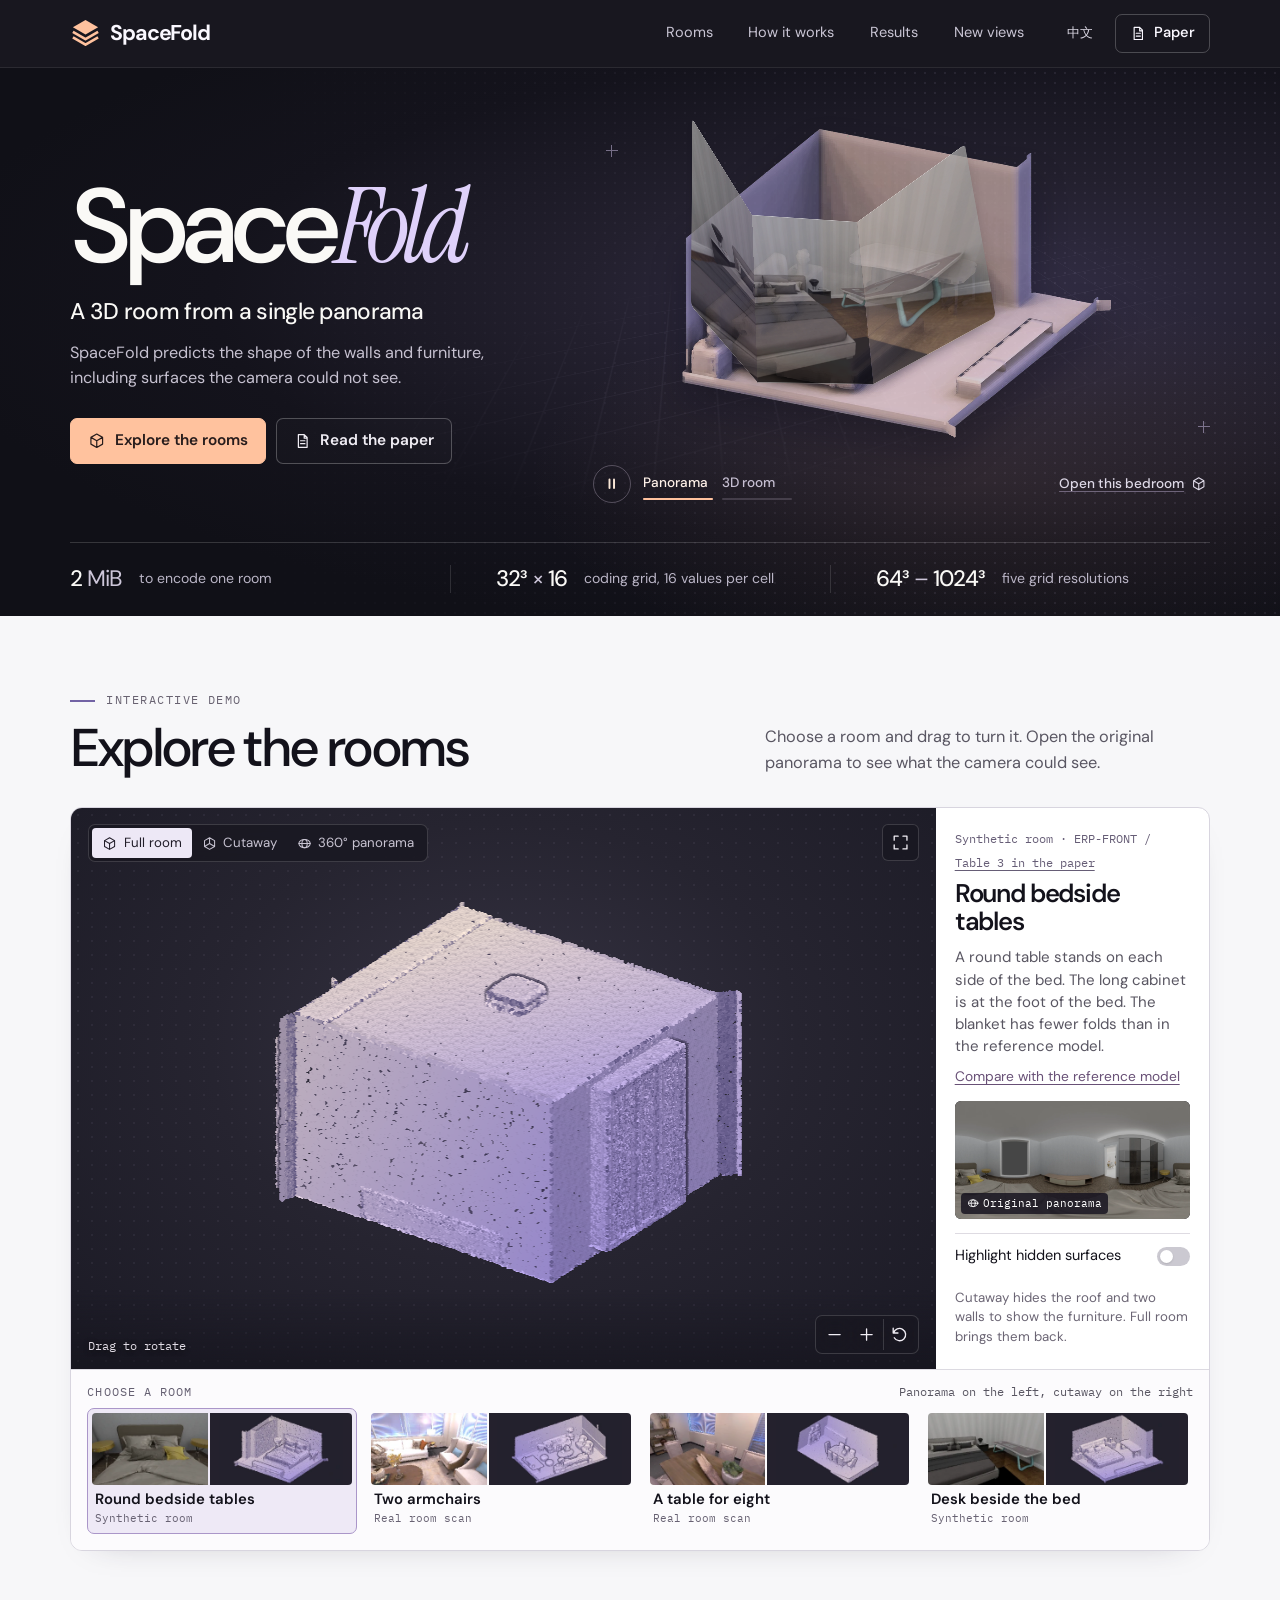
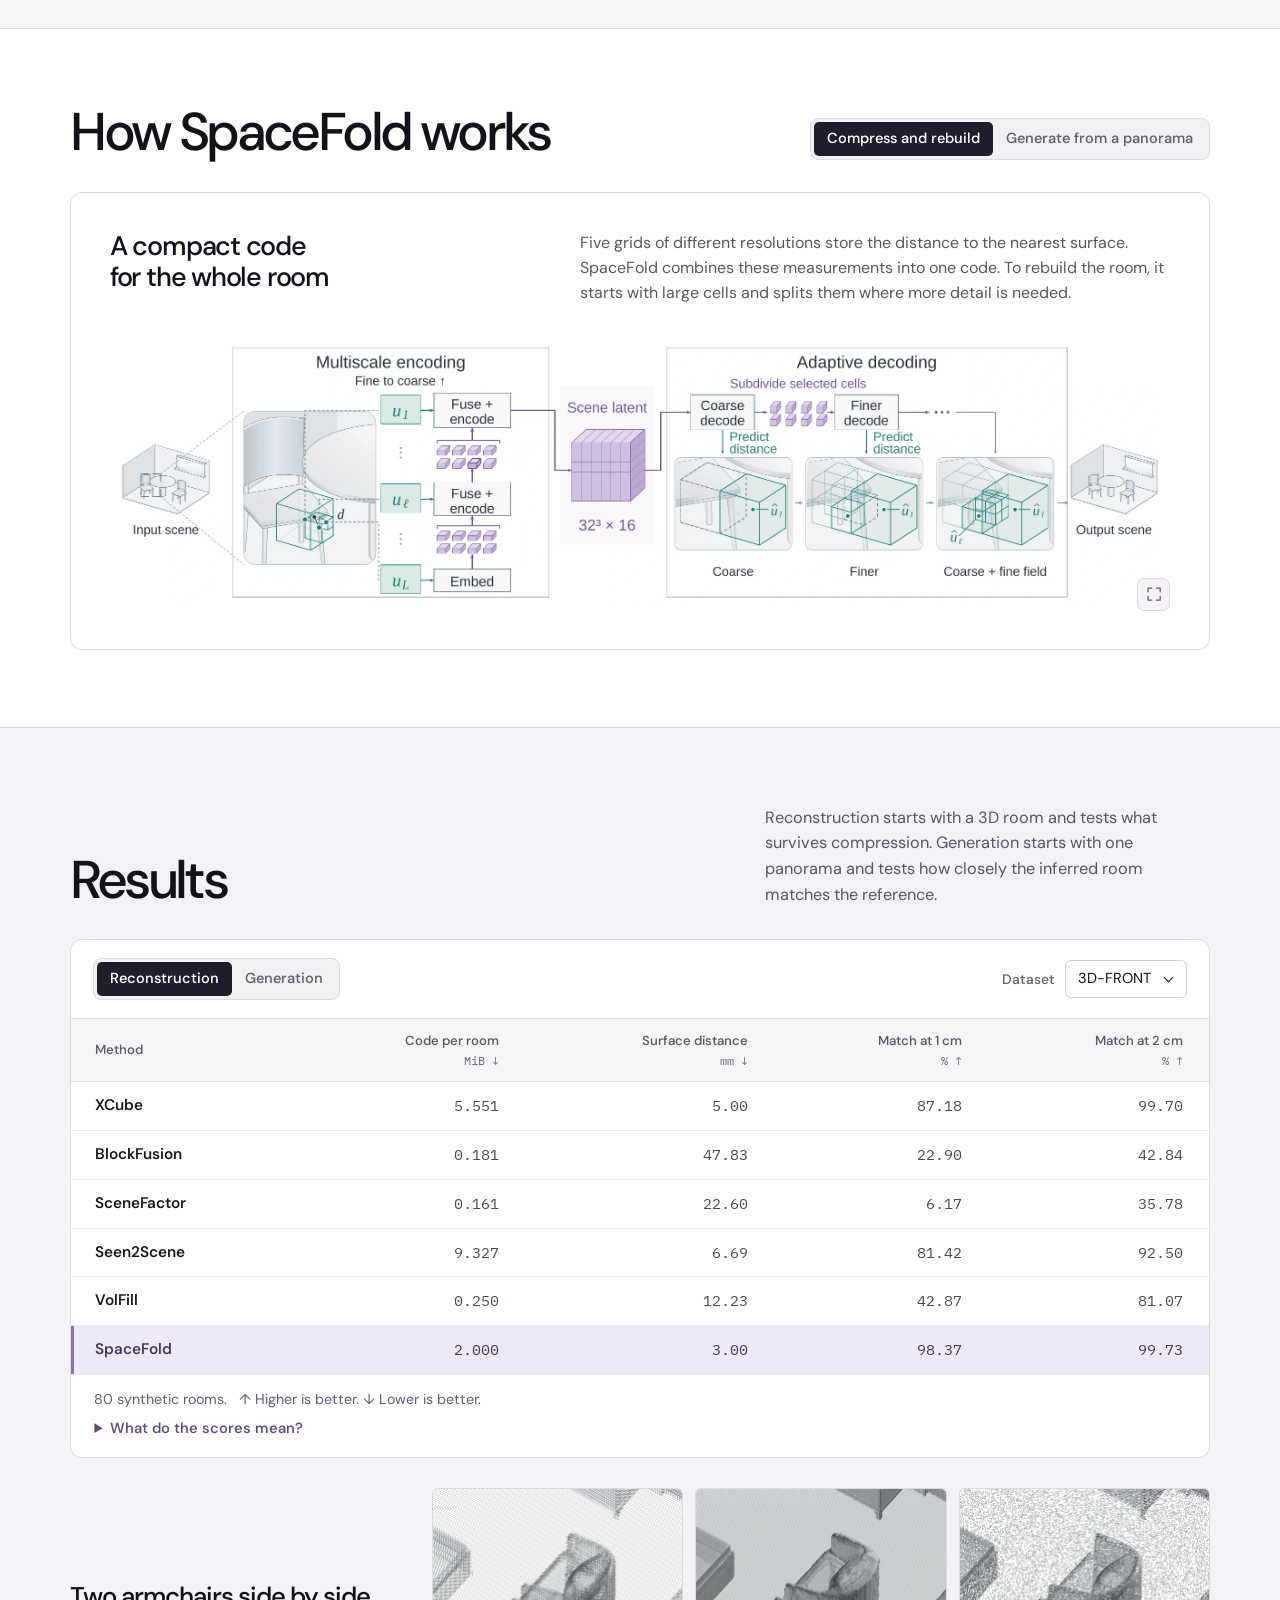
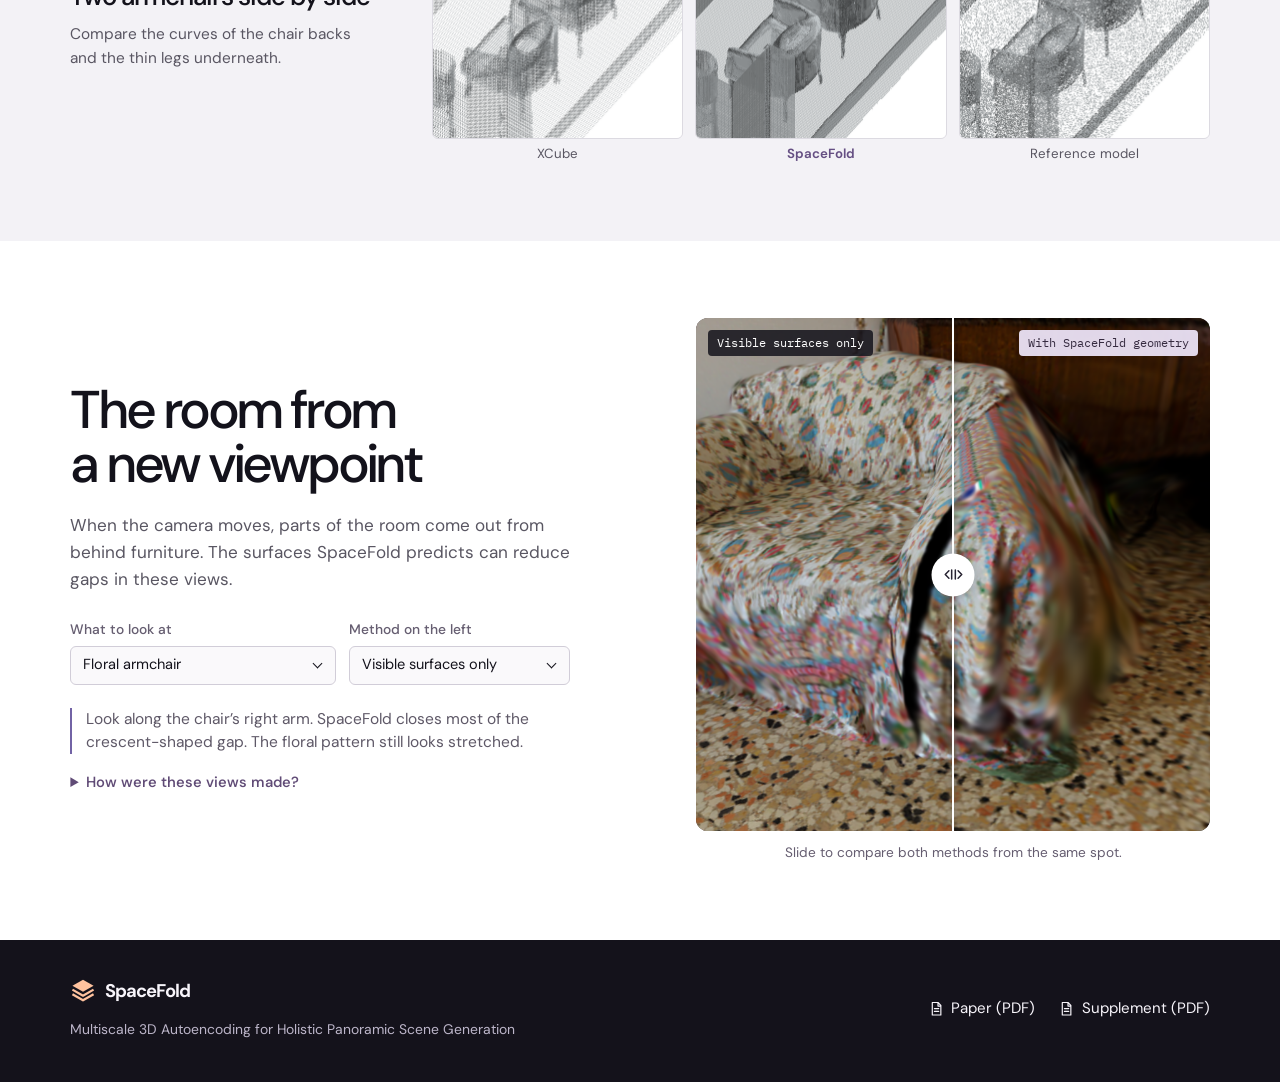
==== commit d7bae7cd: "feat(spacefold): publish the panoramic opening and room orbit" ====
--- a/spacefold/index.html
+++ b/spacefold/index.html
@@ -14,11 +14,12 @@
     />
     <title>SpaceFold — A 3D room from one panorama</title>
     <link rel="icon" href="assets/mark.svg" type="image/svg+xml" />
-    <link rel="stylesheet" href="style.css" />
+    <link rel="stylesheet" href="style.css?v=45ac4d3e" />
     <script defer src="benchmarks.js"></script>
     <script defer src="viewer.js"></script>
-    <script defer src="strings.js"></script>
-    <script defer src="page.js"></script>
+    <script defer src="strings.js?v=5296daa4"></script>
+    <script defer src="hero.js?v=67becd46"></script>
+    <script defer src="page.js?v=184decb1"></script>
   </head>
   <body id="top">
     <svg class="symbol-bank" xmlns="http://www.w3.org/2000/svg" aria-hidden="true">
@@ -53,6 +54,12 @@
       <symbol id="i-plus" viewBox="0 0 24 24"><path d="M5 12h14m-7-7v14" /></symbol>
       <symbol id="i-reset" viewBox="0 0 24 24">
         <path d="M4.5 10a7.7 7.7 0 1 1 .8 6M4 4v6h6" />
+      </symbol>
+      <symbol id="i-play" viewBox="0 0 24 24">
+        <path d="m8 5.5 10 6.5-10 6.5Z" fill="currentColor" stroke="none" />
+      </symbol>
+      <symbol id="i-pause" viewBox="0 0 24 24">
+        <path d="M8.5 5.5v13m7-13v13" stroke-width="3" />
       </symbol>
       <symbol id="i-close" viewBox="0 0 24 24"><path d="m6 6 12 12M18 6 6 18" /></symbol>
       <symbol id="i-grip" viewBox="0 0 24 24">
@@ -115,8 +122,8 @@
                 >
               </div>
             </div>
-            <figure class="hero-plate">
-              <div class="plate-space">
+            <figure class="hero-plate" id="hero-intro">
+              <div class="plate-space" id="hero-stage" role="img" data-a="heroStage" aria-label="A bedroom seen in the original panorama and in the generated 3D model.">
                 <div class="floor-grid" aria-hidden="true"></div>
                 <div class="registration reg-a" aria-hidden="true"></div>
                 <div class="registration reg-b" aria-hidden="true"></div>
@@ -124,18 +131,29 @@
                   src="assets/hero-room.webp?v=f81862b2"
                   width="1680"
                   height="1206"
-                  class="hero-room"
+                  class="hero-room hero-poster"
                   alt="Cutaway of a generated bedroom with a bed on the left and a desk on the right. The open space beneath the desk is visible."
                   data-alt="heroAlt"
                   fetchpriority="high"
                 />
+                <video class="hero-room hero-orbit" id="hero-orbit" muted playsinline preload="none" aria-hidden="true"></video>
+                <div class="hero-projection" aria-hidden="true" hidden>
+                  <div class="hero-film" data-image="assets/hero-panorama.webp">
+                    <i></i><i></i><i></i>
+                  </div>
+                </div>
               </div>
               <figcaption class="plate-caption">
-                <span class="plate-key"></span
-                ><a id="hero-scene" data-t="heroCaption" href="?scene=desk-frame-bedroom#explorer"
-                  >Open this bedroom</a
-                ><span class="plate-rule"></span
-                ><span data-t="heroSource">Panorama of a synthetic room</span>
+                <div class="film-controls" id="hero-controls" hidden>
+                  <button id="hero-playback" type="button" aria-controls="hero-stage" data-tip="heroPlay" aria-label="Play the opening" title="Play the opening">
+                    <svg class="icon" aria-hidden="true"><use href="#i-play"></use></svg>
+                  </button>
+                  <div class="film-chapters" role="group" data-a="heroChapters" aria-label="Opening scenes">
+                    <button type="button" data-chapter="input" aria-pressed="false"><span data-t="heroInput">Panorama</span></button>
+                    <button type="button" data-chapter="room" aria-pressed="true"><span data-t="heroRoom">3D room</span></button>
+                  </div>
+                </div>
+                <a id="hero-scene" href="?scene=desk-frame-bedroom#explorer"><span data-t="heroCaption">Open this bedroom</span><svg class="icon" aria-hidden="true"><use href="#i-cube"></use></svg></a>
               </figcaption>
             </figure>
           </div>
--- a/spacefold/style.css
+++ b/spacefold/style.css
@@ -260,7 +260,7 @@
   inset: 0;
   pointer-events: none;
   z-index: -1;
-  background: radial-gradient(
+  background: radial-gradient(ellipse at 77% 75%, #e1a48e19, transparent 33%), radial-gradient(
     ellipse at 75% 42%,
     #353049 0%,
     #23202e 28%,
@@ -383,6 +383,72 @@
   object-fit: contain;
   filter: drop-shadow(0 20px 18px #08071266);
 }
+.hero-poster {
+  opacity: var(--poster-opacity, 1);
+}
+.hero-orbit {
+  opacity: var(--orbit-opacity, 0);
+  pointer-events: none;
+}
+.hero-orbit[data-matte] {
+  mask-image: radial-gradient(ellipse closest-side, #000 79%, transparent 144%);
+}
+.hero-projection {
+  position: absolute;
+  inset: 0;
+  display: grid;
+  place-items: center;
+  pointer-events: none;
+  perspective: 920px;
+}
+.hero-projection[hidden], .film-controls[hidden] {
+  display: none;
+}
+.hero-film {
+  width: 88%;
+  aspect-ratio: 16 / 9;
+  display: flex;
+  transform-style: preserve-3d;
+  transform: translate3d(var(--film-x, 0%), var(--film-y, 0%), 0)
+    rotateX(var(--film-pitch, 0deg)) rotateY(var(--film-yaw, 0deg)) rotateZ(var(--film-roll, 0deg))
+    scale(var(--film-scale, 1));
+}
+.hero-film > i {
+  position: relative;
+  display: block;
+  flex: 1;
+  background-image: var(--photo);
+  background-size: 300% 100%;
+  background-repeat: no-repeat;
+  box-shadow: inset 0 1px 0 #fff9, inset 0 -1px 0 #fff7, 0 12px 22px -12px #08071399;
+}
+.hero-film > i:first-child {
+  background-position: left center;
+  transform-origin: 100% 50%;
+  transform: rotateY(var(--wing, 0deg));
+  border-radius: 7px 0 0 7px;
+}
+.hero-film > i:nth-child(2) {
+  background-position: center;
+  margin-inline: -0.35px;
+}
+.hero-film > i:last-child {
+  background-position: right center;
+  transform-origin: 0% 50%;
+  transform: rotateY(calc(-1 * var(--wing, 0deg)));
+  border-radius: 0 7px 7px 0;
+}
+.hero-film i:first-child::after, .hero-film i:last-child::after {
+  content: "";
+  position: absolute;
+  inset: 0;
+  border-radius: inherit;
+  opacity: var(--crease, 0);
+  background: linear-gradient(90deg, transparent, #21152769);
+}
+.hero-film i:last-child::after {
+  background: linear-gradient(90deg, #f5dccb50, transparent);
+}
 .floor-grid {
   position: absolute;
   isolation: isolate;
@@ -429,25 +495,72 @@
 .plate-caption {
   display: flex;
   align-items: center;
-  justify-content: flex-end;
+  gap: 14px;
+  color: #ded9e7;
+  font: 500 0.85rem/1.25 var(--sans);
+  position: relative;
+  margin: 10px 3px -4px 3%;
+}
+.film-controls, .film-chapters {
+  display: flex;
+  align-items: center;
+}
+.film-controls {
   gap: 10px;
-  font: 400 0.72rem/1.3 var(--mono);
-  color: #ccc6d6;
-  letter-spacing: 0.07em;
-  text-transform: uppercase;
+}
+.film-controls button {
+  color: inherit;
+  font: inherit;
+  cursor: pointer;
+  -webkit-tap-highlight-color: transparent;
+}
+#hero-playback {
+  display: grid;
+  place-items: center;
+  flex: none;
+  width: 38px;
+  height: 38px;
+  border: 1px solid #b8acc15f;
+  border-radius: 50%;
+  color: #f8e6d6;
+}
+#hero-playback:hover {
+  color: white;
+  border-color: var(--apricot);
+  background: #ffffff0c;
+}
+.film-chapters {
+  gap: 5px;
+}
+.film-chapters button {
   position: relative;
-  margin: 10px 13px -4px 0;
-}
-.plate-key {
-  width: 7px;
-  height: 7px;
-  border: 1.5px solid var(--apricot);
-  transform: rotate(45deg);
-}
-.plate-rule {
-  width: 29px;
-  height: 1px;
-  background: #d1c7e255;
+  padding: 2px 2px 5px;
+  min-width: 74px;
+  min-height: 40px;
+  border: 0;
+  color: #c6bfd2;
+  white-space: nowrap;
+  text-align: left;
+}
+.film-chapters button::before, .film-chapters button::after {
+  content: "";
+  position: absolute;
+  bottom: 4px;
+  inset-inline: 2px;
+  height: 2px;
+  border-radius: 1px;
+  background: #b9aec33b;
+}
+.film-chapters button::after {
+  background: var(--lilac);
+  transform: scaleX(var(--progress, 0));
+  transform-origin: left;
+}
+.film-chapters button[aria-pressed="true"] {
+  color: #fff2e9;
+}
+.film-chapters button[aria-pressed="true"]::after {
+  background: var(--apricot);
 }
 .hero-stats {
   display: grid;
@@ -767,6 +880,12 @@
   text-underline-offset: 3px;
 }
 .plate-caption a {
+  display: inline-flex;
+  align-items: center;
+  gap: 7px;
+  margin-left: auto;
+  min-height: 38px;
+  white-space: nowrap;
   text-decoration: underline;
   text-underline-offset: 3px;
   text-decoration-color: #b6a8ca80;
@@ -1642,7 +1761,7 @@
     border: 0;
   }
   .hero-grid {
-    grid-template-columns: 1fr;
+    grid-template-columns: minmax(0, 1fr);
     gap: 10px;
     padding: 34px 0 18px;
   }
@@ -1687,7 +1806,17 @@
   }
   .plate-caption {
     margin: 1px 0 0;
-    font-size: 0.68rem;
+    gap: 7px;
+    font-size: 0.8rem;
+  }
+  .film-controls {
+    gap: 6px;
+  }
+  .film-chapters button {
+    min-width: 58px;
+  }
+  .hero-film {
+    width: 92%;
   }
   .hero-field {
     background: radial-gradient(ellipse at 67% 64%, #352e47 0, #1f1c29 37%, #121119 68%);
@@ -1947,7 +2076,20 @@
     gap: 5px;
   }
   .mast-paper {
-    padding-inline: 8px;
+    padding-inline: 6px;
+    gap: 4px;
+    white-space: nowrap;
+  }
+  .mast .brand {
+    gap: 6px;
+    font-size: 1.08rem;
+  }
+  .mast .brand svg {
+    width: 24px;
+    height: 24px;
+  }
+  .hero h1 {
+    font-size: clamp(4rem, 20.5vw, 4.65rem);
   }
   .mode-switch button {
     padding-inline: 5px;
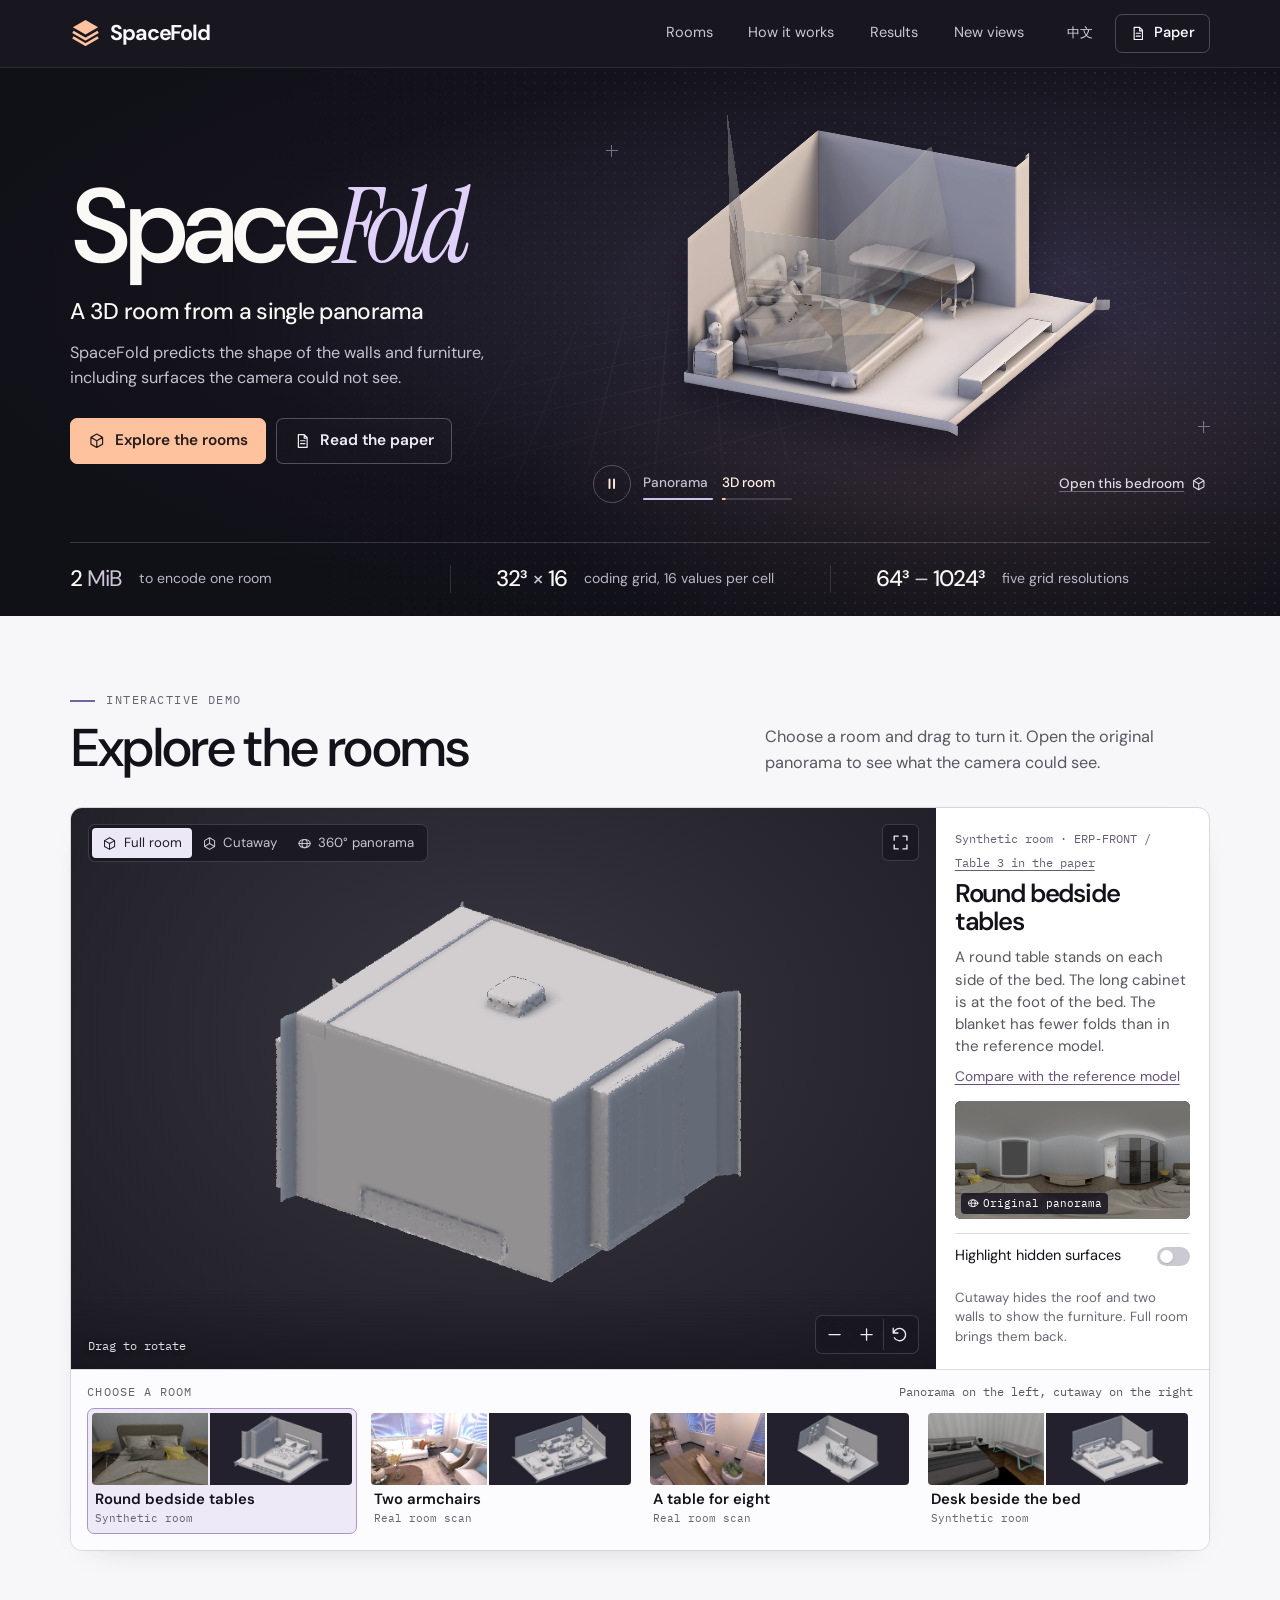
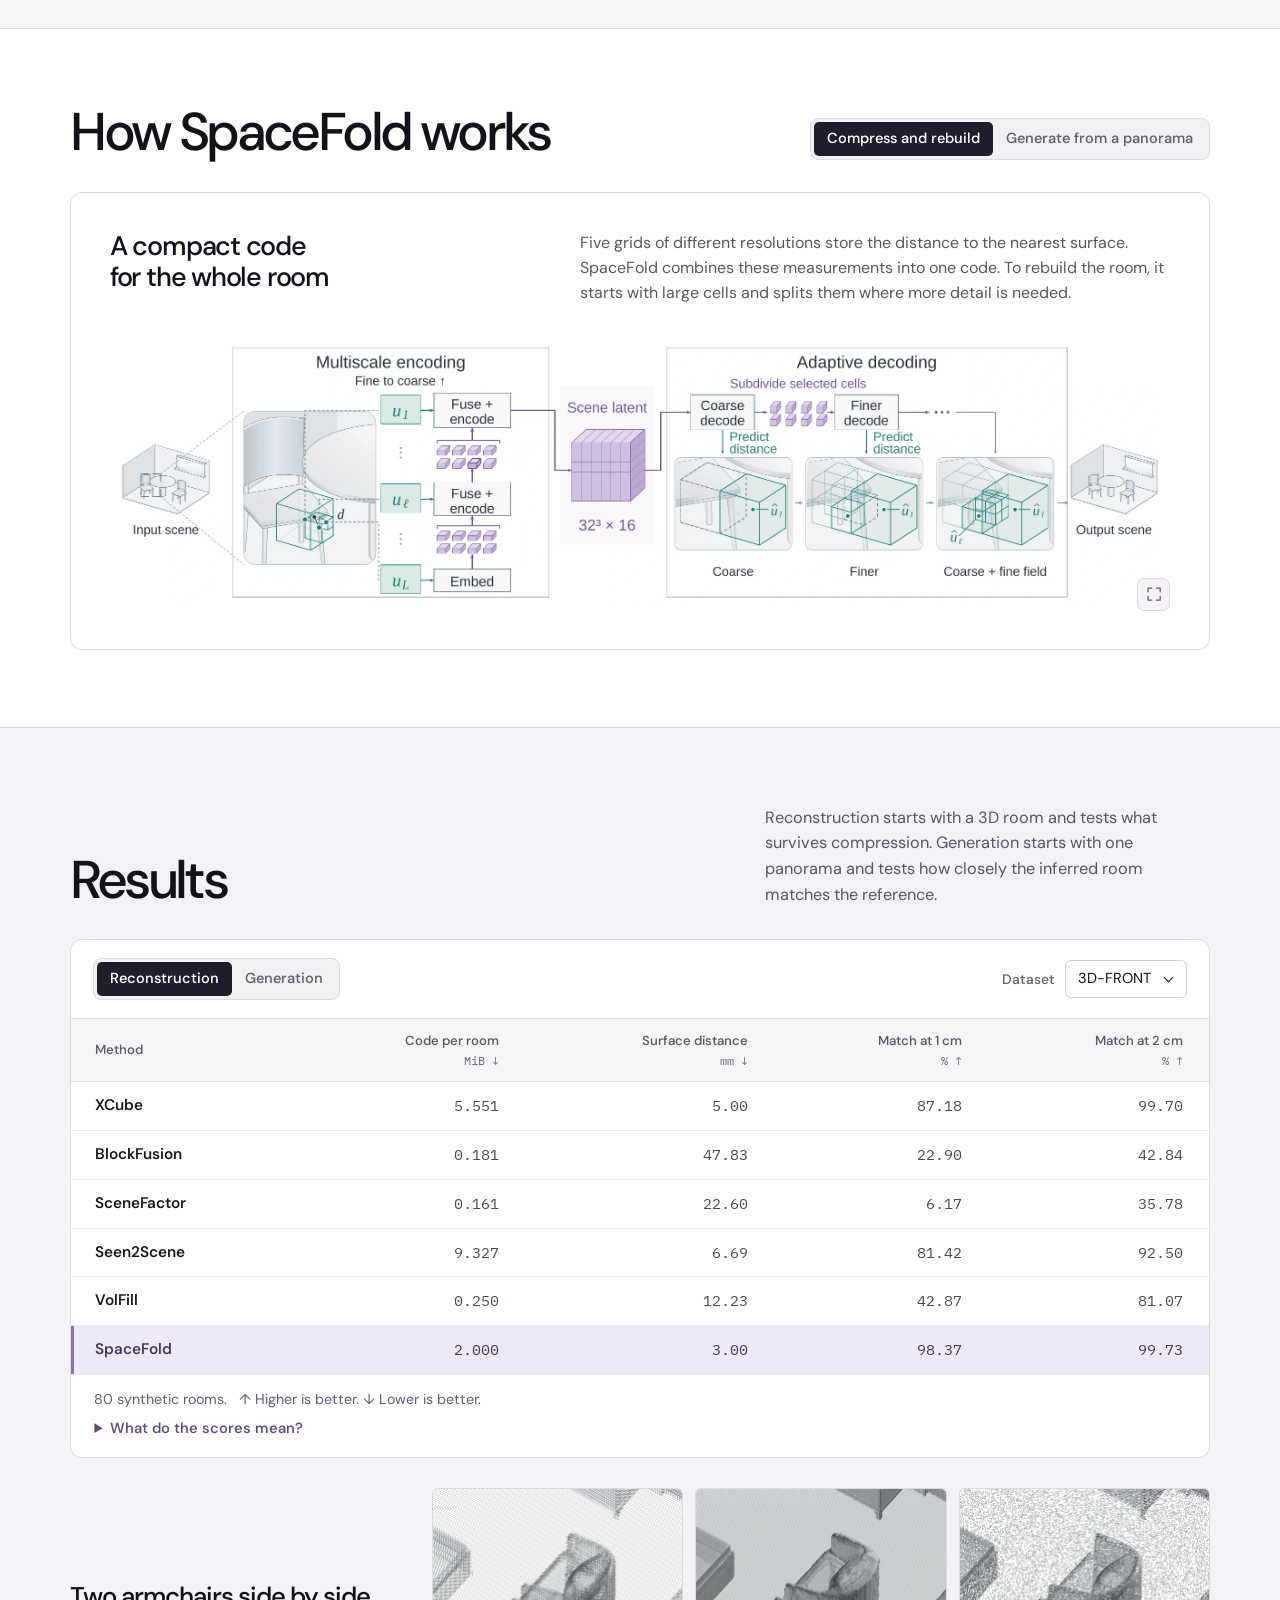
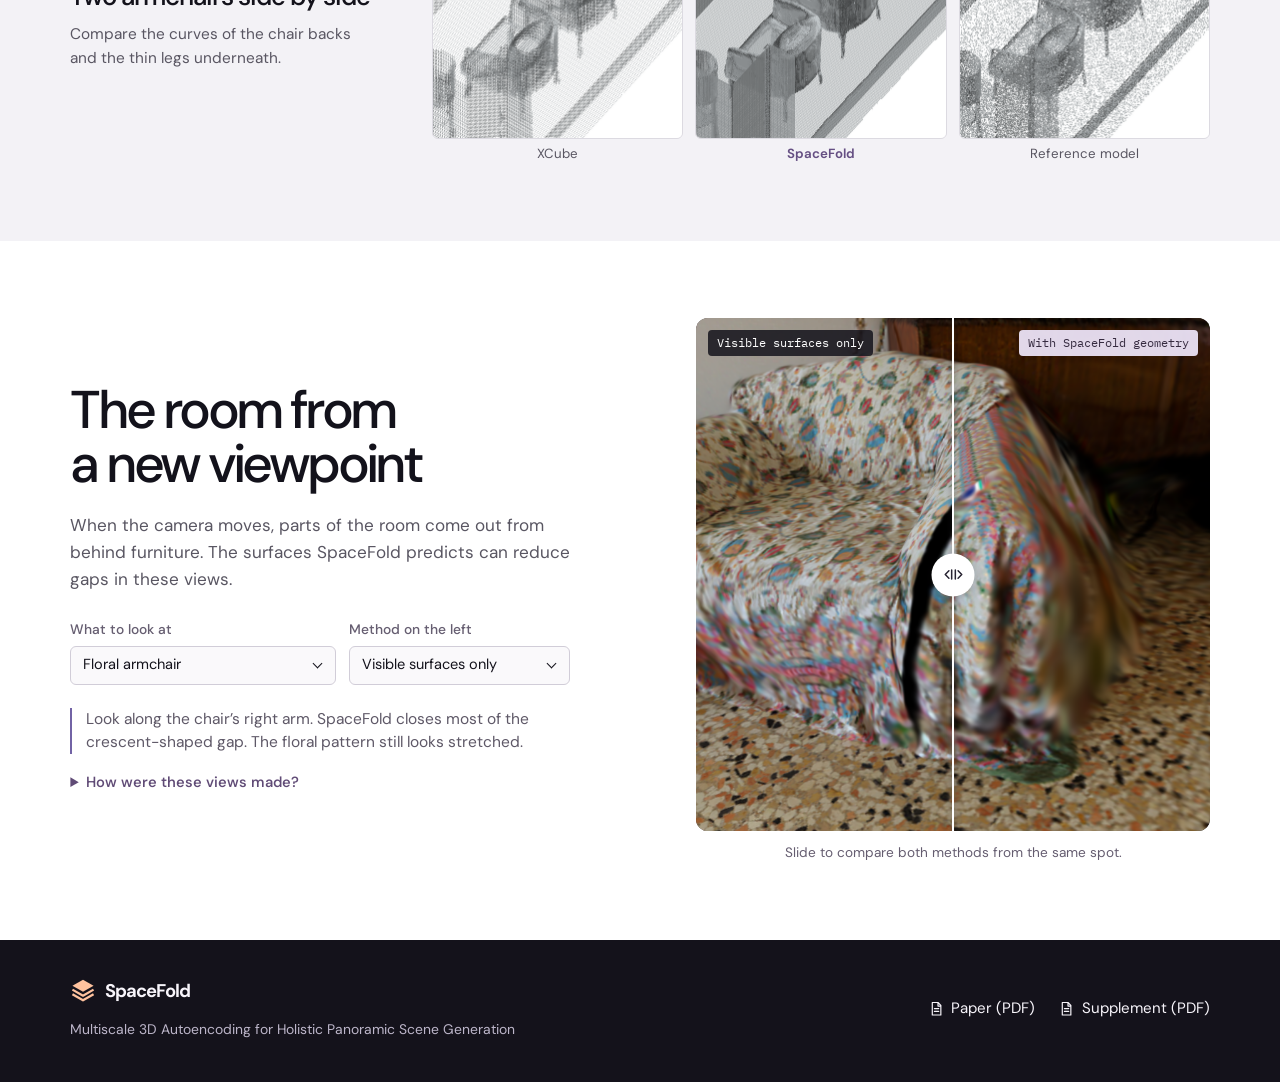
==== commit d70ff5c6: "feat(spacefold): publish detailed interactive room geometry" ====
--- a/spacefold/index.html
+++ b/spacefold/index.html
@@ -14,12 +14,13 @@
     />
     <title>SpaceFold — A 3D room from one panorama</title>
     <link rel="icon" href="assets/mark.svg" type="image/svg+xml" />
-    <link rel="stylesheet" href="style.css?v=45ac4d3e" />
+    <link rel="stylesheet" href="style.css?v=4d67d126" />
     <script defer src="benchmarks.js"></script>
-    <script defer src="viewer.js"></script>
+    <script defer src="surface-codec.js?v=b974190b"></script>
+    <script defer src="viewer.js?v=f2820f98"></script>
     <script defer src="strings.js?v=5296daa4"></script>
-    <script defer src="hero.js?v=67becd46"></script>
-    <script defer src="page.js?v=184decb1"></script>
+    <script defer src="hero.js?v=083494f0"></script>
+    <script defer src="page.js?v=88d118cb"></script>
   </head>
   <body id="top">
     <svg class="symbol-bank" xmlns="http://www.w3.org/2000/svg" aria-hidden="true">
@@ -128,7 +129,7 @@
                 <div class="registration reg-a" aria-hidden="true"></div>
                 <div class="registration reg-b" aria-hidden="true"></div>
                 <img
-                  src="assets/hero-room.webp?v=f81862b2"
+                  src="assets/hero-room.webp?v=d36436e3"
                   width="1680"
                   height="1206"
                   class="hero-room hero-poster"
--- a/spacefold/style.css
+++ b/spacefold/style.css
@@ -641,15 +641,8 @@
   min-width: 0;
   min-height: clamp(390px, 33vw, 535px);
   isolation: isolate;
-  background: radial-gradient(ellipse at 50% 42%, #363343 0%, #262430 48%, #1c1b26 96%);
+  background: radial-gradient(ellipse at 50% 40%, #383640 0%, #2a2932 53%, #1e1d26 100%);
   color: #f1eef5;
-}
-.scene-screen::before {
-  content: "";
-  position: absolute;
-  inset: 0;
-  background: radial-gradient(#b3a8c620 0.65px, transparent 0.8px) 0 0/14px 14px;
-  pointer-events: none;
 }
 #stage {
   position: absolute;
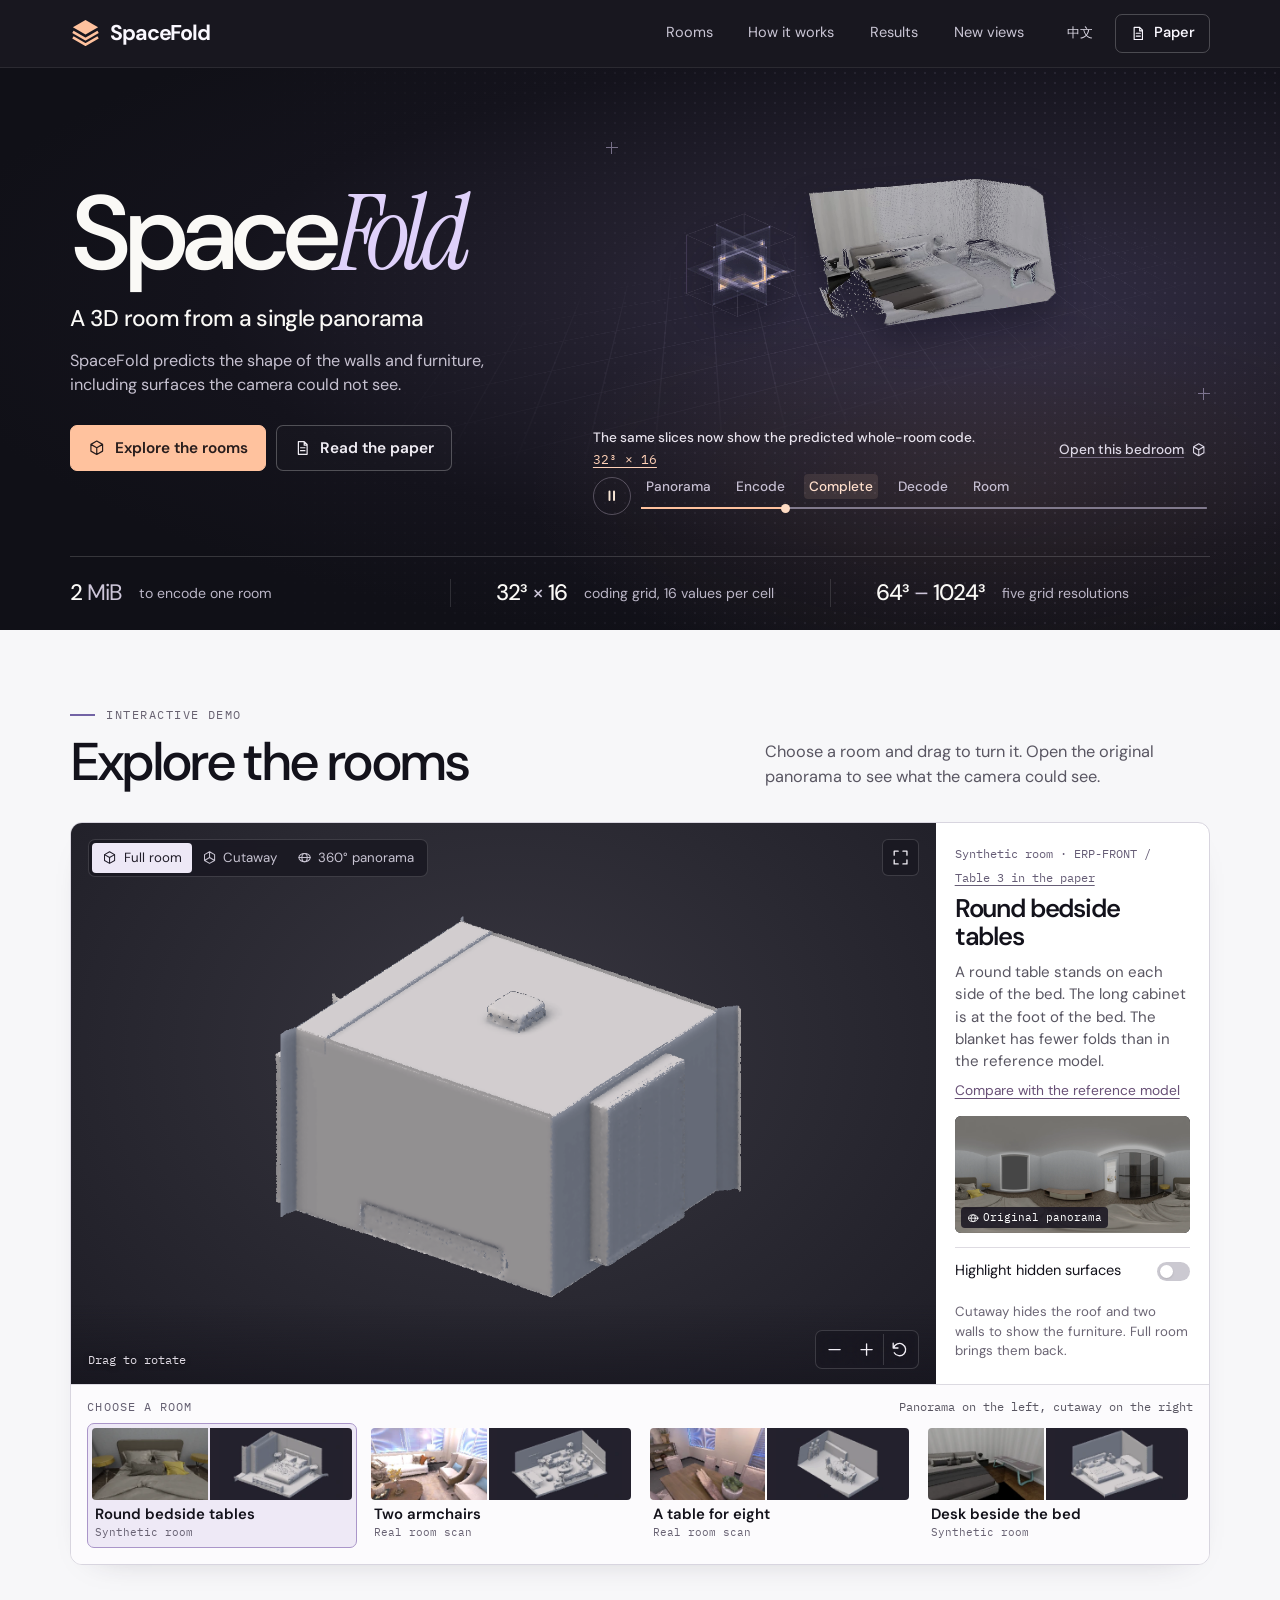
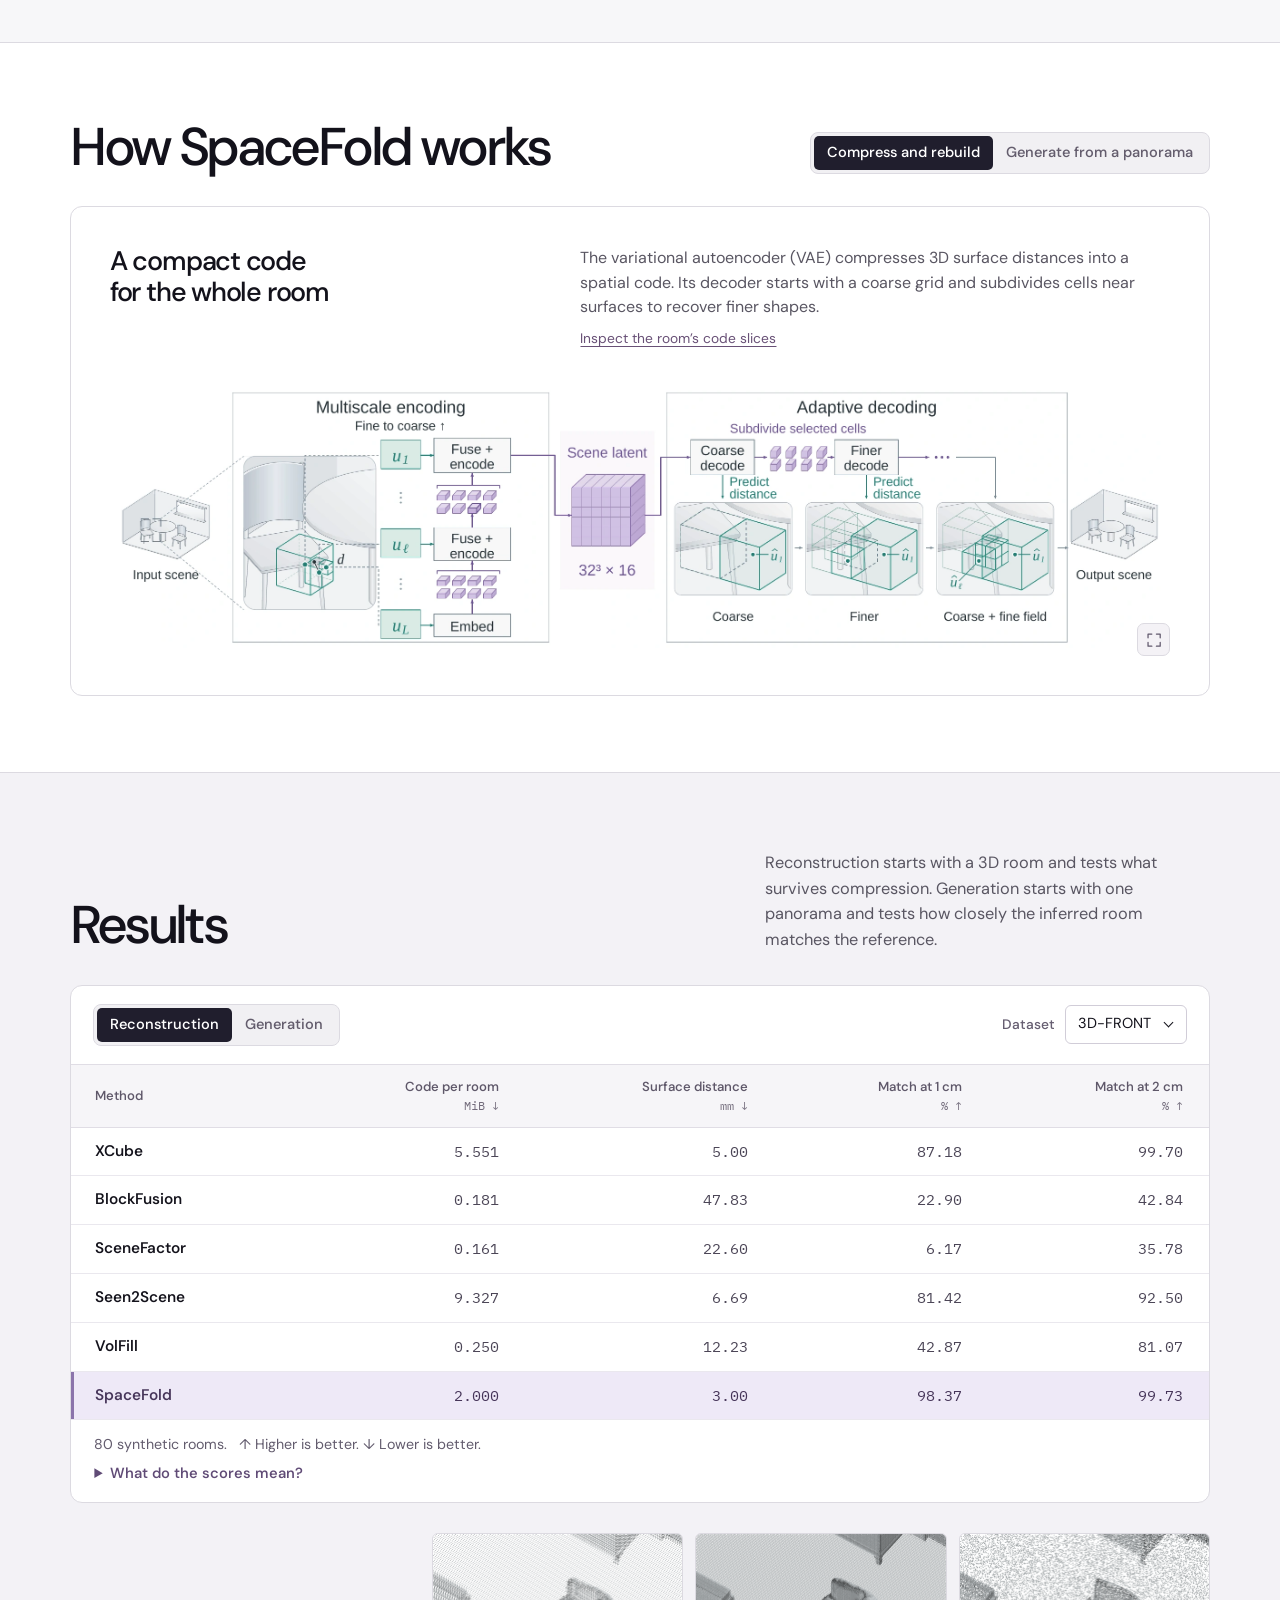
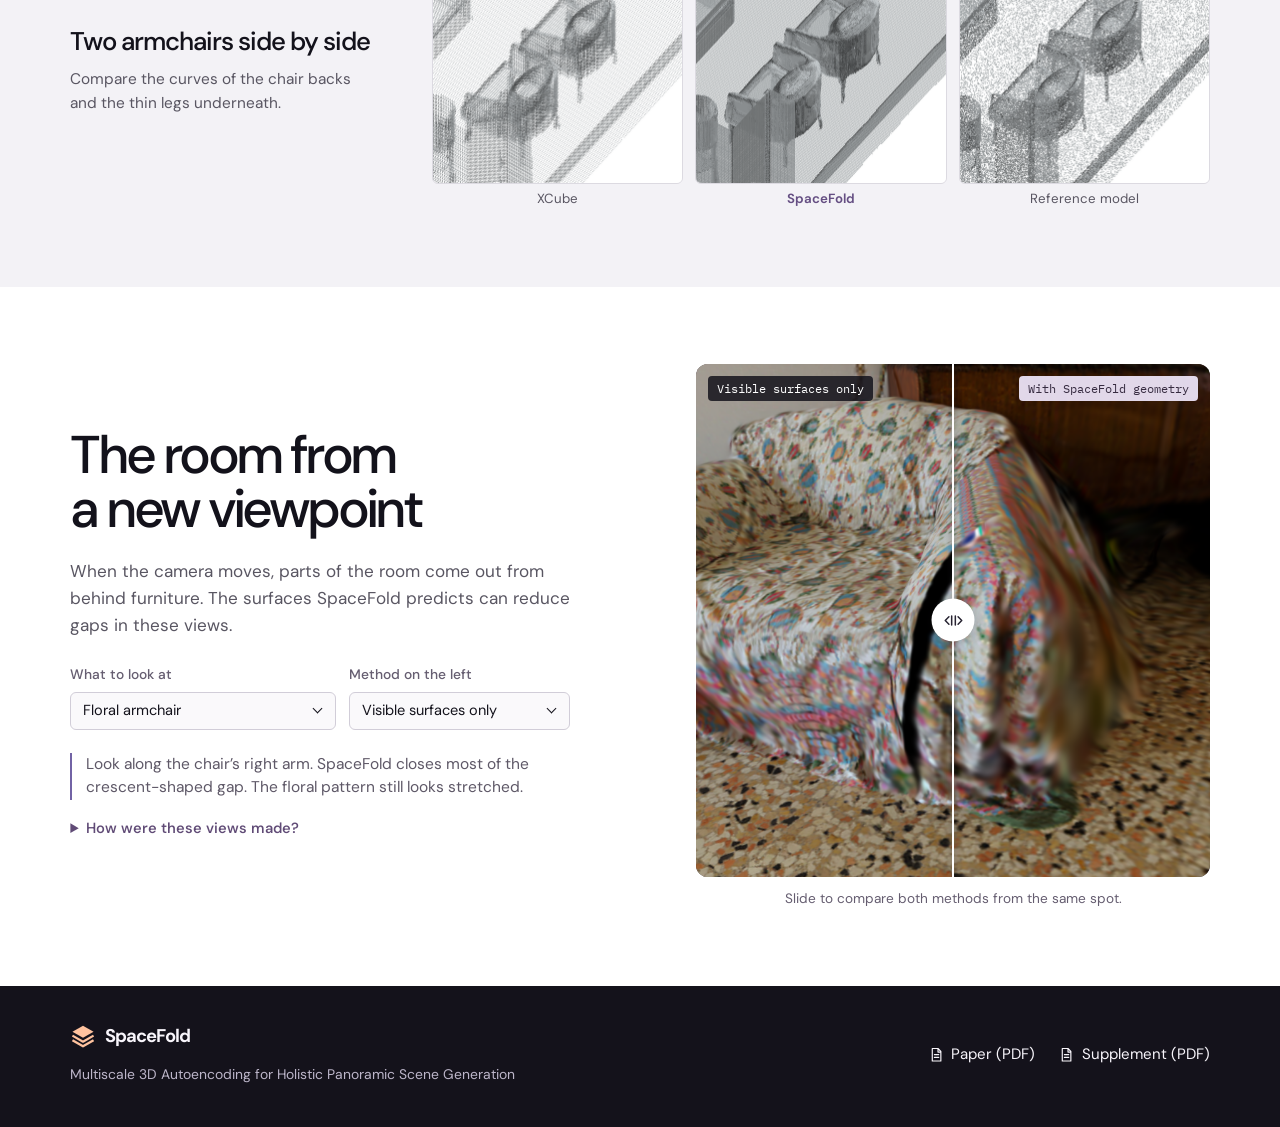
==== commit 6fe1bfbc: "feat(spacefold): publish the interactive VAE opening" ====
--- a/spacefold/index.html
+++ b/spacefold/index.html
@@ -14,13 +14,14 @@
     />
     <title>SpaceFold — A 3D room from one panorama</title>
     <link rel="icon" href="assets/mark.svg" type="image/svg+xml" />
-    <link rel="stylesheet" href="style.css?v=4d67d126" />
+    <link rel="stylesheet" href="style.css?v=d8833c1d" />
     <script defer src="benchmarks.js"></script>
     <script defer src="surface-codec.js?v=b974190b"></script>
     <script defer src="viewer.js?v=f2820f98"></script>
-    <script defer src="strings.js?v=5296daa4"></script>
-    <script defer src="hero.js?v=083494f0"></script>
-    <script defer src="page.js?v=88d118cb"></script>
+    <script defer src="strings.js?v=77bb1ae1"></script>
+    <script defer src="hero-timeline.js?v=cfc2dfbd"></script>
+    <script defer src="hero.js?v=532e47d3"></script>
+    <script defer src="page.js?v=a0859ec3"></script>
   </head>
   <body id="top">
     <svg class="symbol-bank" xmlns="http://www.w3.org/2000/svg" aria-hidden="true">
@@ -124,7 +125,7 @@
               </div>
             </div>
             <figure class="hero-plate" id="hero-intro">
-              <div class="plate-space" id="hero-stage" role="img" data-a="heroStage" aria-label="A bedroom seen in the original panorama and in the generated 3D model.">
+              <div class="plate-space" id="hero-stage" role="img" data-a="heroStage" aria-label="The bedroom panorama opens into 3D. The VAE encodes visible surfaces, the flow model predicts the room code, and the VAE decodes the room at five resolutions.">
                 <div class="floor-grid" aria-hidden="true"></div>
                 <div class="registration reg-a" aria-hidden="true"></div>
                 <div class="registration reg-b" aria-hidden="true"></div>
@@ -138,20 +139,31 @@
                   fetchpriority="high"
                 />
                 <video class="hero-room hero-orbit" id="hero-orbit" muted playsinline preload="none" aria-hidden="true"></video>
-                <div class="hero-projection" aria-hidden="true" hidden>
-                  <div class="hero-film" data-image="assets/hero-panorama.webp">
-                    <i></i><i></i><i></i>
-                  </div>
+                <canvas id="hero-photo" class="hero-room hero-photo" width="1120" height="804"
+                  data-image="assets/hero-panorama.webp" aria-hidden="true"></canvas>
+              </div>
+              <figcaption class="plate-caption">
+                <div id="hero-readout" class="hero-readout" hidden>
+                  <p id="hero-step-copy"></p>
+                  <button type="button" id="hero-step-scale" data-tip="codeInspect" hidden>32³ × 16</button>
+                  <select id="hero-level" data-a="decodeScale" aria-label="Inspect a decoder level" hidden>
+                    <option value="64">64³</option><option value="128">128³</option>
+                    <option value="256">256³</option><option value="512">512³</option>
+                    <option value="1024">1024³</option>
+                  </select>
                 </div>
-              </div>
-              <figcaption class="plate-caption">
                 <div class="film-controls" id="hero-controls" hidden>
                   <button id="hero-playback" type="button" aria-controls="hero-stage" data-tip="heroPlay" aria-label="Play the opening" title="Play the opening">
                     <svg class="icon" aria-hidden="true"><use href="#i-play"></use></svg>
                   </button>
                   <div class="film-chapters" role="group" data-a="heroChapters" aria-label="Opening scenes">
                     <button type="button" data-chapter="input" aria-pressed="false"><span data-t="heroInput">Panorama</span></button>
-                    <button type="button" data-chapter="room" aria-pressed="true"><span data-t="heroRoom">3D room</span></button>
+                    <button type="button" data-chapter="encode" aria-pressed="false"><span data-t="heroEncode">Encode</span></button>
+                    <button type="button" data-chapter="flow" aria-pressed="false"><span data-t="heroFlow">Complete</span></button>
+                    <button type="button" data-chapter="decode" aria-pressed="false"><span data-t="heroDecode">Decode</span></button>
+                    <button type="button" data-chapter="room" aria-pressed="true"><span data-t="heroRoom">Room</span></button>
+                    <input id="hero-scrub" class="film-scrub" type="range" min="0" max="1000" step="1" value="1000"
+                      aria-controls="hero-stage" data-tip="heroScrub" aria-label="Scrub from photograph to 3D room" title="Scrub from photograph to 3D room" />
                   </div>
                 </div>
                 <a id="hero-scene" href="?scene=desk-frame-bedroom#explorer"><span data-t="heroCaption">Open this bedroom</span><svg class="icon" aria-hidden="true"><use href="#i-cube"></use></svg></a>
@@ -382,11 +394,12 @@
           <div class="method-exhibit" data-method-panel="codec">
             <div class="method-annotation">
               <h3 id="method-heading">A compact code for the whole room</h3>
-              <p id="method-body">
-                Five grids of different resolutions store the distance to the nearest surface.
-                SpaceFold combines these measurements into one code. To rebuild the room, it starts
-                with large cells and splits them where more detail is needed.
-              </p>
+              <div><p id="method-body">
+                The variational autoencoder (VAE) compresses 3D surface distances into a spatial
+                code. Its decoder starts with a coarse grid and subdivides cells near surfaces
+                to recover finer shapes.
+              </p>
+              <button class="proof-link code-inspect" type="button" id="method-codes" data-t="codeInspect">Inspect the room’s code slices</button></div>
             </div>
             <button
               id="diagram-open"
@@ -628,6 +641,19 @@
         </div>
       </div>
     </footer>
+    <dialog id="code-dialog" aria-labelledby="code-title">
+      <div class="code-dialog-head">
+        <h3 id="code-title" data-t="codeTitle">Two codes for the same bedroom</h3>
+        <button class="light-btn" type="button" id="close-codes" data-tip="close" aria-label="Close"><svg class="icon"><use href="#i-close"></use></svg></button>
+      </div>
+      <p class="code-intro" data-t="codeIntro">Compare matching horizontal slices. Move the slider to change their height together.</p>
+      <div class="code-pair">
+        <figure><canvas id="code-visible" width="32" height="32" role="img" data-a="visibleCode" aria-label="Code for visible surfaces"></canvas><figcaption data-t="visibleCode">Code for visible surfaces</figcaption></figure>
+        <figure><canvas id="code-complete" width="32" height="32" role="img" data-a="completeCode" aria-label="Predicted whole-room code"></canvas><figcaption data-t="completeCode">Predicted whole-room code</figcaption></figure>
+      </div>
+      <label class="code-height" for="code-height"><span data-t="sliceHeight">Slice height</span><input id="code-height" type="range" min="0" max="31" step="1" value="13"><output id="code-meters" for="code-height"></output></label>
+      <p class="code-note" data-t="codeLegend">Each cell shows the RMS magnitude of its 16 values. Both slices use the same scale. Lighter cells have larger values.</p>
+    </dialog>
     <dialog id="figure-dialog" aria-labelledby="figure-title">
       <div class="dialog-top">
         <strong id="figure-title"></strong>
--- a/spacefold/style.css
+++ b/spacefold/style.css
@@ -383,71 +383,24 @@
   object-fit: contain;
   filter: drop-shadow(0 20px 18px #08071266);
 }
-.hero-poster {
-  opacity: var(--poster-opacity, 1);
-}
-.hero-orbit {
-  opacity: var(--orbit-opacity, 0);
+.hero-photo, .hero-orbit {
+  opacity: 0;
   pointer-events: none;
 }
+#hero-stage[data-frame="input"] .hero-poster,
+#hero-stage[data-frame="video"] .hero-poster {
+  opacity: 0;
+}
+#hero-stage[data-frame="input"] .hero-photo,
+#hero-stage[data-frame="video"] .hero-orbit {
+  opacity: 1;
+}
 .hero-orbit[data-matte] {
-  mask-image: radial-gradient(ellipse closest-side, #000 79%, transparent 144%);
-}
-.hero-projection {
-  position: absolute;
-  inset: 0;
-  display: grid;
-  place-items: center;
-  pointer-events: none;
-  perspective: 920px;
-}
-.hero-projection[hidden], .film-controls[hidden] {
+  mask-image: radial-gradient(ellipse closest-side, #000 88%, transparent 151%);
+}
+.film-controls[hidden], .film-scrub[hidden], #hero-playback[hidden], .hero-readout[hidden],
+.film-chapters button[hidden] {
   display: none;
-}
-.hero-film {
-  width: 88%;
-  aspect-ratio: 16 / 9;
-  display: flex;
-  transform-style: preserve-3d;
-  transform: translate3d(var(--film-x, 0%), var(--film-y, 0%), 0)
-    rotateX(var(--film-pitch, 0deg)) rotateY(var(--film-yaw, 0deg)) rotateZ(var(--film-roll, 0deg))
-    scale(var(--film-scale, 1));
-}
-.hero-film > i {
-  position: relative;
-  display: block;
-  flex: 1;
-  background-image: var(--photo);
-  background-size: 300% 100%;
-  background-repeat: no-repeat;
-  box-shadow: inset 0 1px 0 #fff9, inset 0 -1px 0 #fff7, 0 12px 22px -12px #08071399;
-}
-.hero-film > i:first-child {
-  background-position: left center;
-  transform-origin: 100% 50%;
-  transform: rotateY(var(--wing, 0deg));
-  border-radius: 7px 0 0 7px;
-}
-.hero-film > i:nth-child(2) {
-  background-position: center;
-  margin-inline: -0.35px;
-}
-.hero-film > i:last-child {
-  background-position: right center;
-  transform-origin: 0% 50%;
-  transform: rotateY(calc(-1 * var(--wing, 0deg)));
-  border-radius: 0 7px 7px 0;
-}
-.hero-film i:first-child::after, .hero-film i:last-child::after {
-  content: "";
-  position: absolute;
-  inset: 0;
-  border-radius: inherit;
-  opacity: var(--crease, 0);
-  background: linear-gradient(90deg, transparent, #21152769);
-}
-.hero-film i:last-child::after {
-  background: linear-gradient(90deg, #f5dccb50, transparent);
 }
 .floor-grid {
   position: absolute;
@@ -493,9 +446,11 @@
   bottom: 6%;
 }
 .plate-caption {
-  display: flex;
-  align-items: center;
-  gap: 14px;
+  display: grid;
+  grid-template-columns: minmax(0, 1fr) auto;
+  grid-template-areas: "note room" "transport transport";
+  align-items: center;
+  gap: 3px 12px;
   color: #ded9e7;
   font: 500 0.85rem/1.25 var(--sans);
   position: relative;
@@ -505,7 +460,48 @@
   display: flex;
   align-items: center;
 }
+.hero-readout {
+  grid-area: note;
+  display: flex;
+  flex-wrap: wrap;
+  align-items: baseline;
+  align-content: center;
+  min-height: 2.65rem;
+  gap: 2px 10px;
+  line-height: 1.43;
+}
+#hero-step-copy {
+  color: #e8e3ed;
+}
+#hero-step-scale {
+  color: #ffd1b7;
+  font: 500 .82rem/1.35 var(--mono);
+  white-space: nowrap;
+  padding: 2px 0;
+  border: 0;
+  text-decoration: underline;
+  text-underline-offset: 3px;
+  cursor: pointer;
+}
+#hero-step-scale[hidden], #hero-level[hidden] {
+  display: none;
+}
+#hero-level {
+  width: auto;
+  margin: 0;
+  padding: 3px 20px 3px 7px;
+  border: 1px solid #ffffff35;
+  border-radius: 4px;
+  appearance: none;
+  background: linear-gradient(45deg,transparent 50%,#e0cfdf 50%) right 9px center / 4px 4px no-repeat,
+              linear-gradient(135deg,#e0cfdf 50%,transparent 50%) right 5px center / 4px 4px no-repeat,
+              #25222e;
+  color: #ffddc7;
+  font: 500 .8rem/1.35 var(--mono);
+  cursor: pointer;
+}
 .film-controls {
+  grid-area: transport;
   gap: 10px;
 }
 .film-controls button {
@@ -530,37 +526,63 @@
   background: #ffffff0c;
 }
 .film-chapters {
-  gap: 5px;
+  display: grid;
+  grid-template-columns: repeat(5, max-content) minmax(0, 1fr);
+  justify-content: start;
+  align-content: center;
+  gap: 0 clamp(3px,1.15vw,16px);
+  flex: 1;
+  min-width: 0;
 }
 .film-chapters button {
-  position: relative;
-  padding: 2px 2px 5px;
-  min-width: 74px;
-  min-height: 40px;
+  width: max-content;
+  min-height: 25px;
+  padding: 2px 5px;
   border: 0;
+  border-radius: 4px;
   color: #c6bfd2;
-  white-space: nowrap;
   text-align: left;
 }
-.film-chapters button::before, .film-chapters button::after {
-  content: "";
-  position: absolute;
-  bottom: 4px;
-  inset-inline: 2px;
-  height: 2px;
-  border-radius: 1px;
-  background: #b9aec33b;
-}
-.film-chapters button::after {
-  background: var(--lilac);
-  transform: scaleX(var(--progress, 0));
-  transform-origin: left;
+.film-chapters button:last-of-type {
+  justify-self: end;
+  text-align: right;
 }
 .film-chapters button[aria-pressed="true"] {
-  color: #fff2e9;
-}
-.film-chapters button[aria-pressed="true"]::after {
-  background: var(--apricot);
+  color: #ffdfcc;
+  background: #ffd2ae1b;
+}
+.film-scrub {
+  --played: 100%;
+  grid-column: 1 / -1;
+  appearance: none;
+  width: 100%;
+  height: 20px;
+  margin: -1px 0 0;
+  padding: 0;
+  border: 0;
+  border-radius: 2px;
+  background: linear-gradient(to right, var(--apricot) var(--played), #817a8d var(--played)) center / 100% 2px no-repeat;
+  cursor: ew-resize;
+  touch-action: pan-y;
+}
+.film-scrub:focus-visible {
+  outline: 2px solid #c9b6ec;
+  outline-offset: 1px;
+}
+.film-scrub::-webkit-slider-thumb {
+  appearance: none;
+  width: 9px;
+  height: 9px;
+  border: 0;
+  border-radius: 50%;
+  background: #ffdbc3;
+}
+.film-scrub::-moz-range-thumb {
+  width: 9px;
+  height: 9px;
+  border: 0;
+  border-radius: 50%;
+  background: #ffdbc3;
 }
 .hero-stats {
   display: grid;
@@ -873,6 +895,7 @@
   text-underline-offset: 3px;
 }
 .plate-caption a {
+  grid-area: room;
   display: inline-flex;
   align-items: center;
   gap: 7px;
@@ -1151,6 +1174,63 @@
   background: #110e1bb8;
   backdrop-filter: blur(4px);
 }
+#code-dialog {
+  width: min(625px, calc(100vw - 28px));
+  padding: clamp(16px, 3.5vw, 28px);
+  color: var(--ink);
+}
+.code-dialog-head {
+  display: flex;
+  justify-content: space-between;
+  align-items: center;
+  gap: 12px;
+}
+.code-dialog-head h3 {
+  font-size: clamp(1.22rem, 3.4vw, 1.65rem);
+}
+.code-intro, .code-note {
+  color: var(--graphite);
+  font-size: .92rem;
+  line-height: 1.5;
+  margin: 8px 0 12px;
+}
+.code-pair {
+  display: grid;
+  grid-template-columns: repeat(2, minmax(0, 1fr));
+  gap: clamp(10px,2.2vw,18px);
+}
+.code-pair canvas {
+  display: block;
+  width: 100%;
+  aspect-ratio: 1;
+  background: #302e3a;
+  border-radius: 4px;
+  image-rendering: pixelated;
+}
+.code-pair figcaption {
+  margin: 6px 0 0;
+  font-weight: 580;
+  font-size: .91rem;
+}
+.code-height {
+  margin: 18px 0 9px;
+  display: flex;
+  align-items: center;
+  gap: 10px;
+  font-size: .9rem;
+}
+.code-height input {
+  min-width: 36px;
+  flex: 1;
+  accent-color: #736098;
+}
+.code-height output {
+  font-family: var(--mono);
+  min-width: 4.4em;
+  text-align: right;
+}
+.code-note {margin-bottom: 0}
+.code-inspect {border:0;padding:0;cursor:pointer}
 .dialog-top {
   display: flex;
   align-items: center;
@@ -1805,11 +1885,12 @@
   .film-controls {
     gap: 6px;
   }
+  .film-chapters {
+    width: auto;
+    column-gap: 3px;
+  }
   .film-chapters button {
-    min-width: 58px;
-  }
-  .hero-film {
-    width: 92%;
+    padding-inline: 2px;
   }
   .hero-field {
     background: radial-gradient(ellipse at 67% 64%, #352e47 0, #1f1c29 37%, #121119 68%);
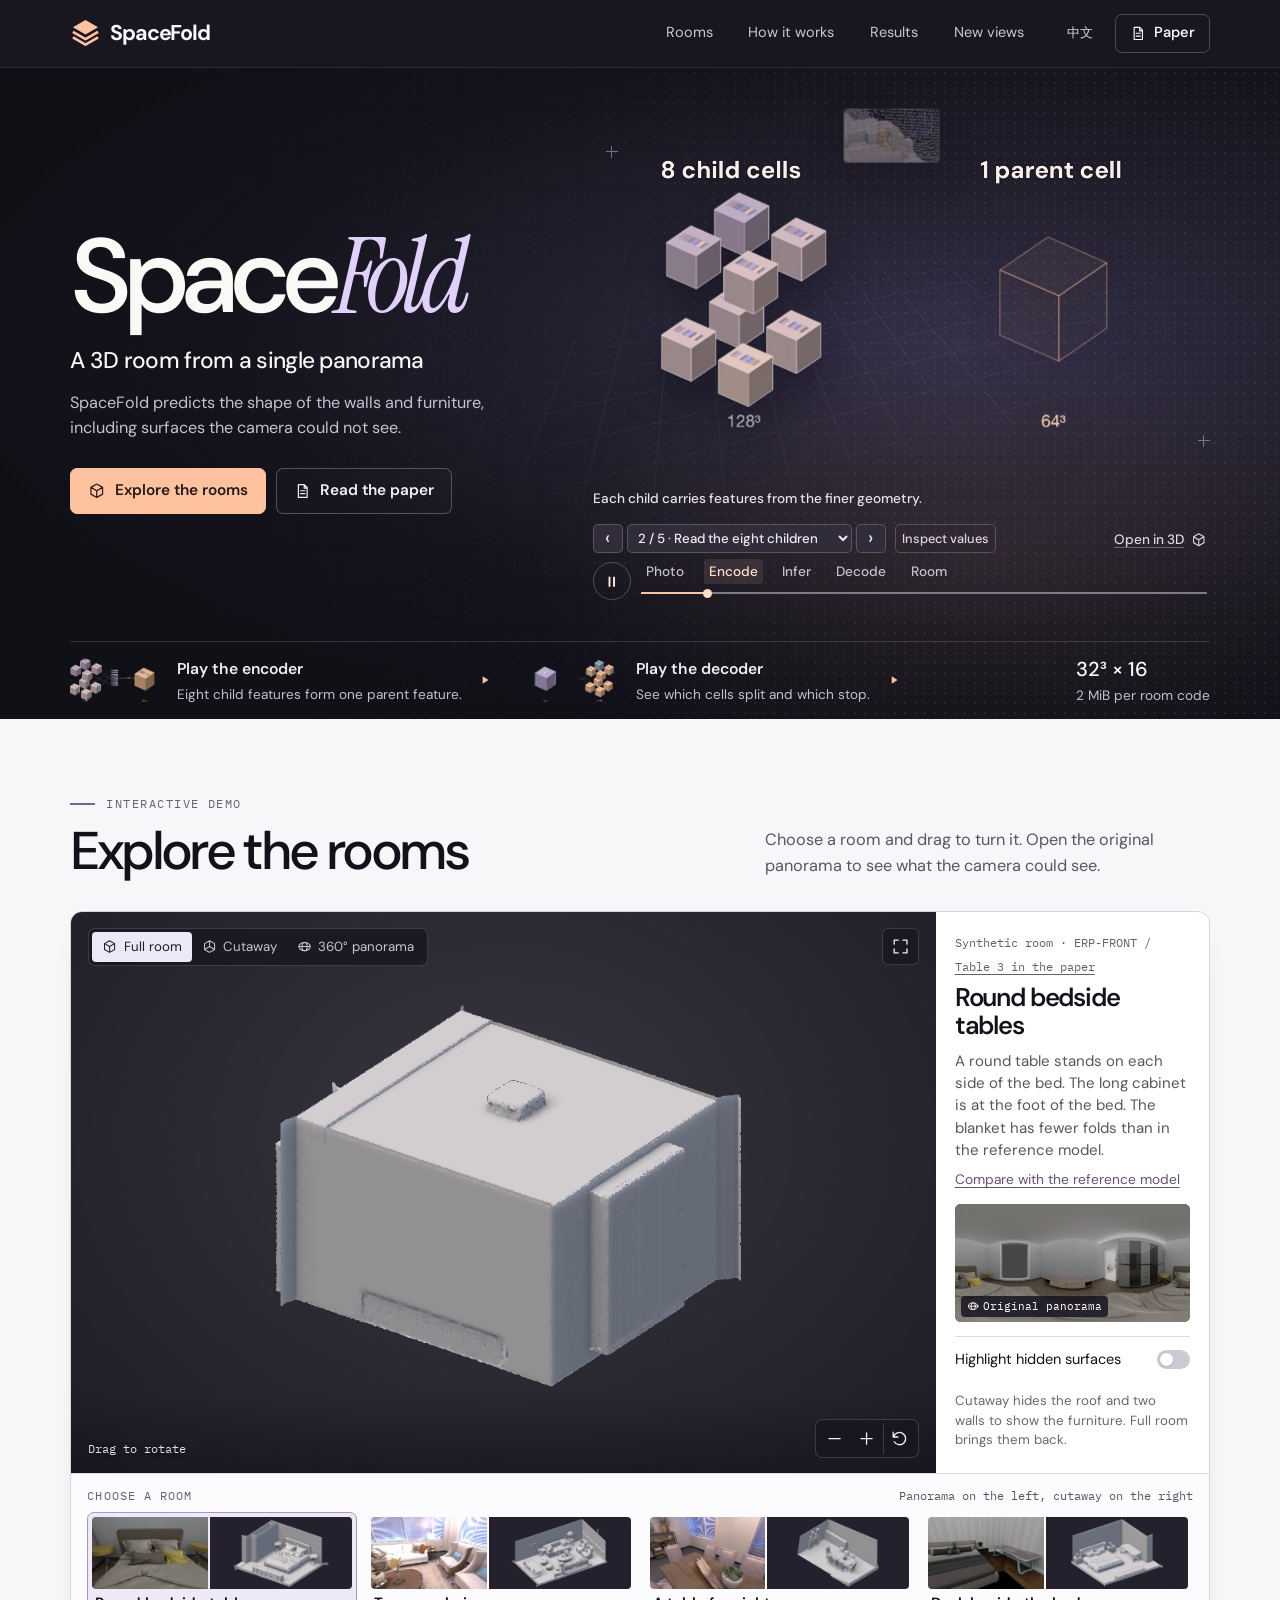
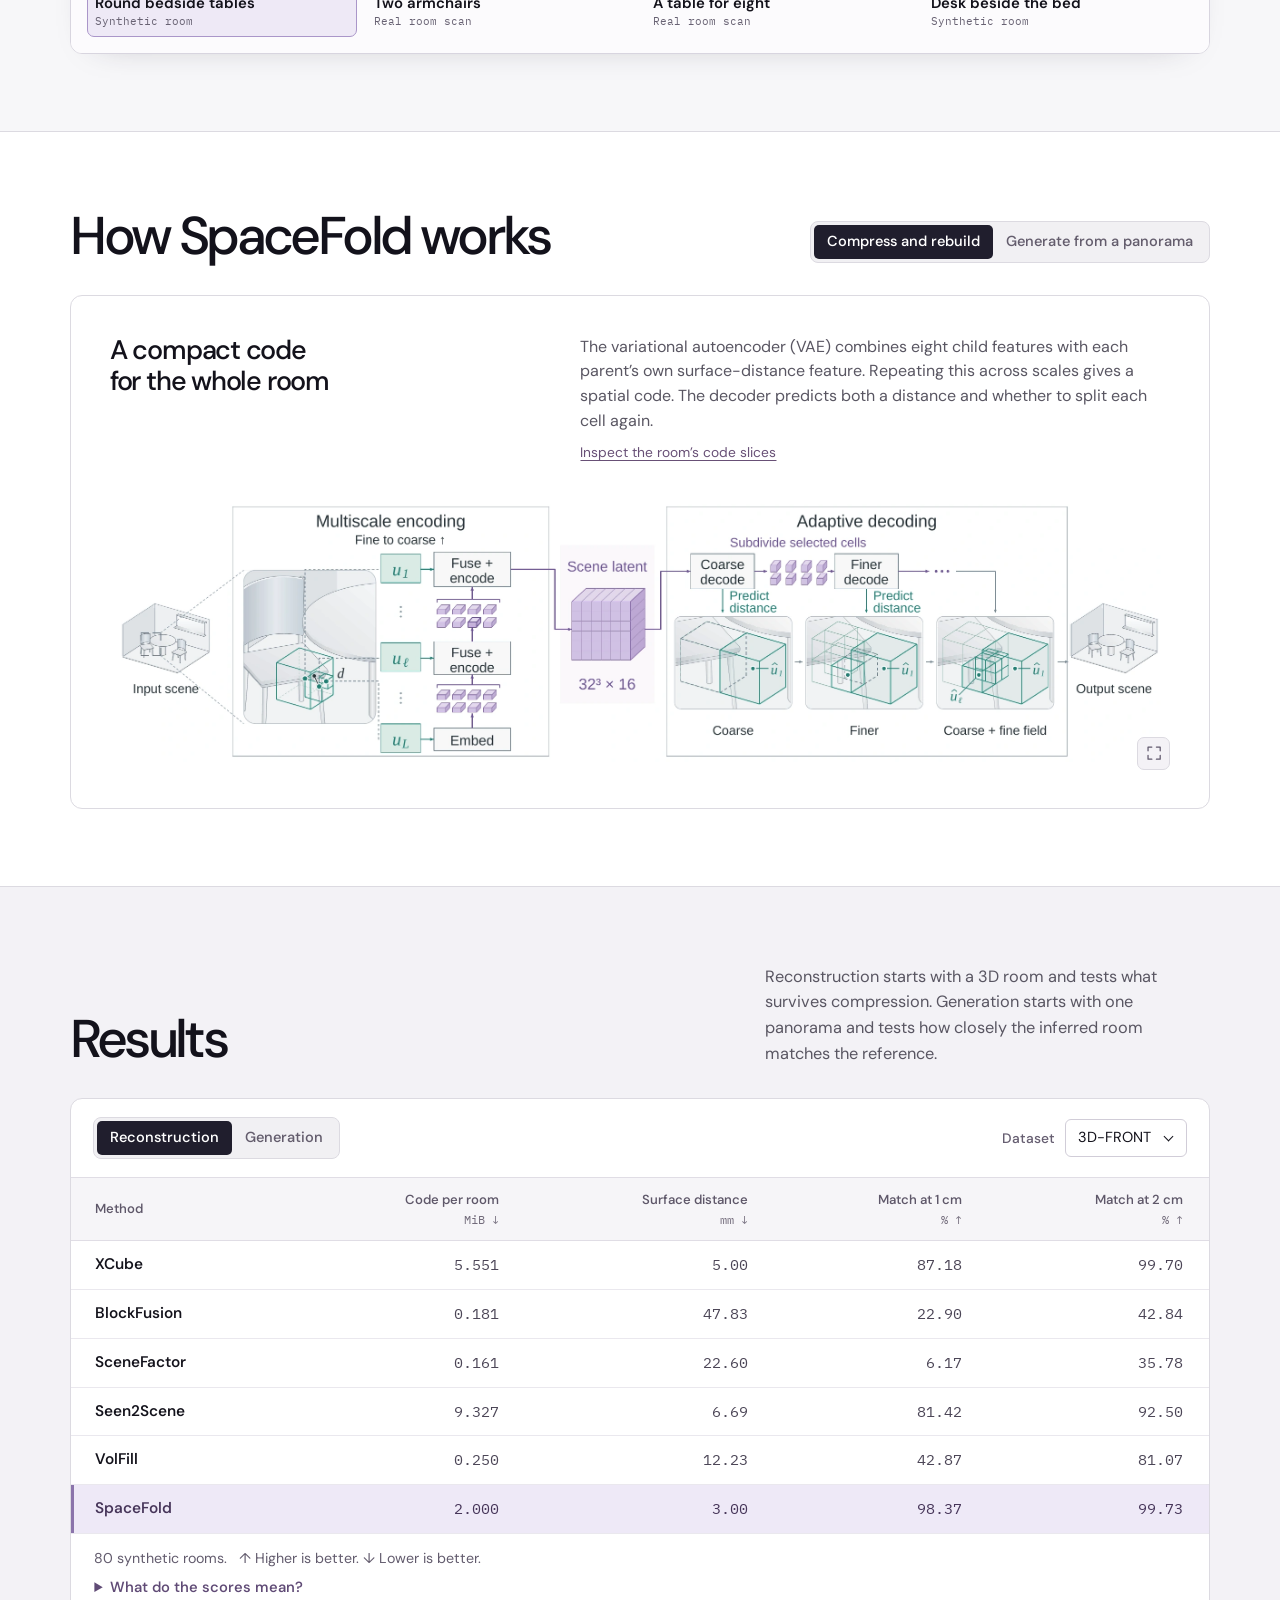
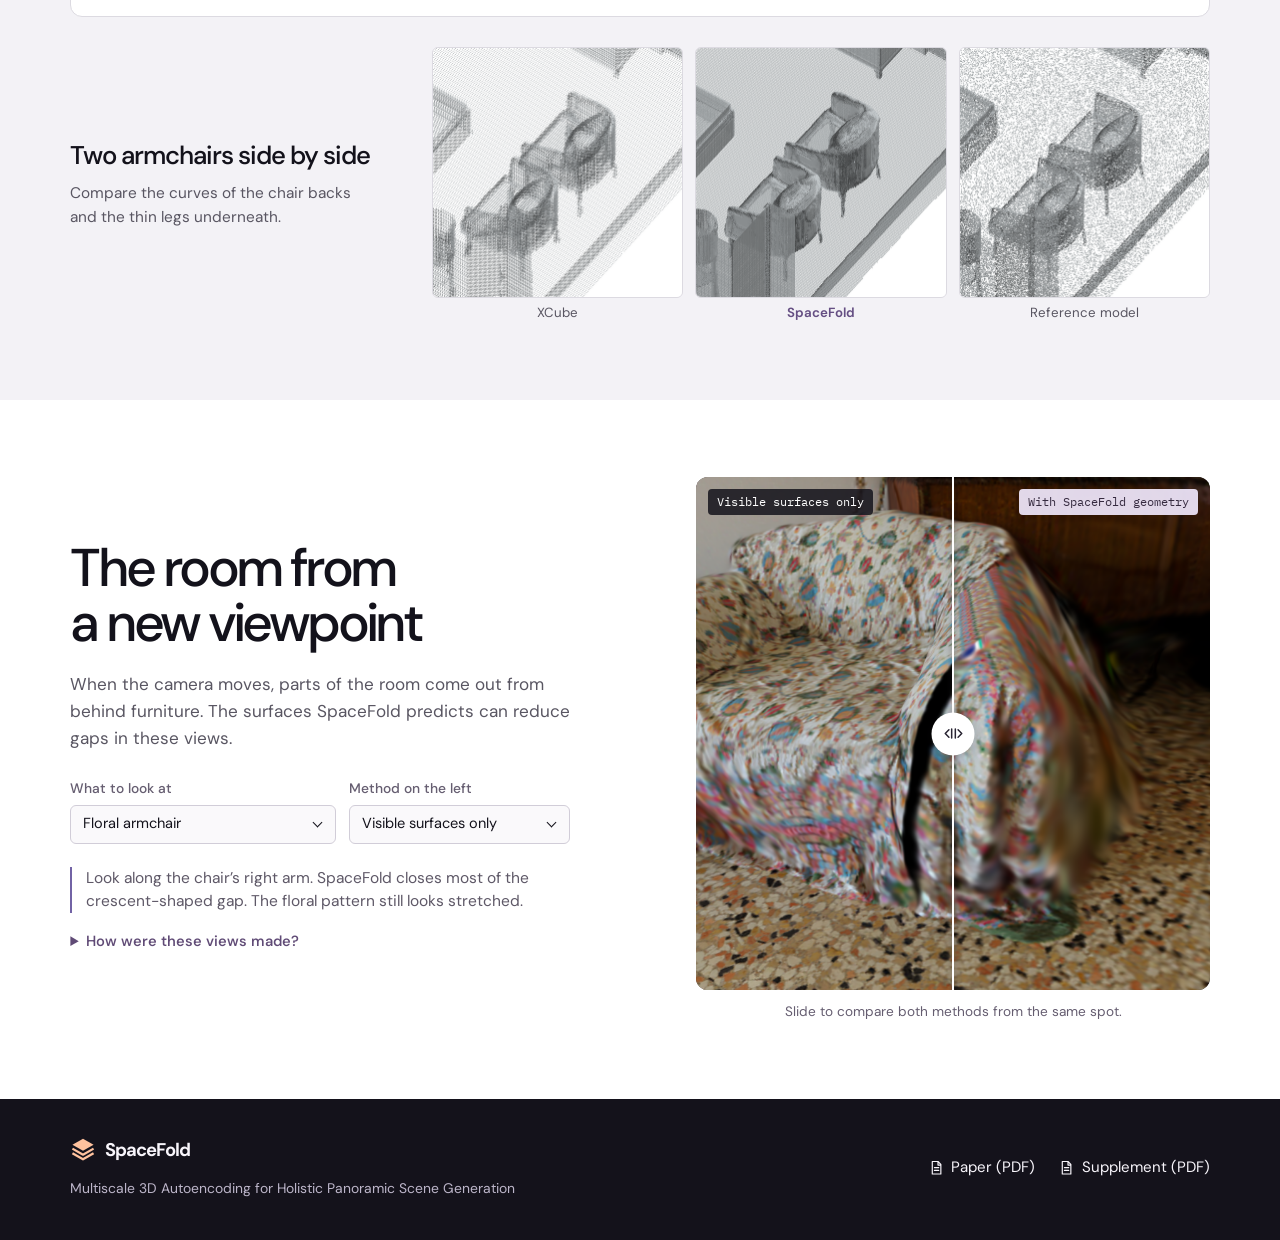
==== commit fb97a09f: "feat(spacefold): publish step-by-step VAE operations" ====
--- a/spacefold/index.html
+++ b/spacefold/index.html
@@ -14,13 +14,15 @@
     />
     <title>SpaceFold — A 3D room from one panorama</title>
     <link rel="icon" href="assets/mark.svg" type="image/svg+xml" />
-    <link rel="stylesheet" href="style.css?v=d8833c1d" />
+    <link rel="stylesheet" href="style.css?v=f390a862" />
     <script defer src="benchmarks.js"></script>
     <script defer src="surface-codec.js?v=b974190b"></script>
     <script defer src="viewer.js?v=f2820f98"></script>
-    <script defer src="strings.js?v=77bb1ae1"></script>
-    <script defer src="hero-timeline.js?v=cfc2dfbd"></script>
-    <script defer src="hero.js?v=532e47d3"></script>
+    <script defer src="strings.js?v=e7d0234c"></script>
+    <script defer src="hero-timeline.js?v=da2d5817"></script>
+    <script defer src="hero-operation-labels.js?v=8aa4ab74"></script>
+    <script defer src="assets/method/bed-edge-trace.js?v=e33e8464"></script>
+    <script defer src="hero.js?v=8db6608f"></script>
     <script defer src="page.js?v=a0859ec3"></script>
   </head>
   <body id="top">
@@ -125,7 +127,7 @@
               </div>
             </div>
             <figure class="hero-plate" id="hero-intro">
-              <div class="plate-space" id="hero-stage" role="img" data-a="heroStage" aria-label="The bedroom panorama opens into 3D. The VAE encodes visible surfaces, the flow model predicts the room code, and the VAE decodes the room at five resolutions.">
+              <div class="plate-space" id="hero-stage" role="img" data-a="heroStage" aria-label="The bedroom panorama opens in 3D. Follow eight child features into one parent at the bed edge, then see which generated cells split again.">
                 <div class="floor-grid" aria-hidden="true"></div>
                 <div class="registration reg-a" aria-hidden="true"></div>
                 <div class="registration reg-b" aria-hidden="true"></div>
@@ -141,6 +143,7 @@
                 <video class="hero-room hero-orbit" id="hero-orbit" muted playsinline preload="none" aria-hidden="true"></video>
                 <canvas id="hero-photo" class="hero-room hero-photo" width="1120" height="804"
                   data-image="assets/hero-panorama.webp" aria-hidden="true"></canvas>
+                <canvas id="hero-operation-labels" class="hero-room hero-operation-labels" width="1120" height="804" aria-hidden="true"></canvas>
               </div>
               <figcaption class="plate-caption">
                 <div id="hero-readout" class="hero-readout" hidden>
@@ -152,38 +155,43 @@
                     <option value="1024">1024³</option>
                   </select>
                 </div>
+                <div class="operation-navigation" id="op-navigation" role="group" data-a="opControls" aria-label="Walk through an operation" hidden>
+                  <button id="op-prev" type="button" data-tip="opPrevious" title="Previous step" aria-label="Previous step">‹</button>
+                  <select id="op-step" data-a="opJump" aria-label="Choose an operation step"></select>
+                  <button id="op-next" type="button" data-tip="opNext" title="Next step" aria-label="Next step">›</button>
+                  <button id="op-inspect" class="op-inspect" type="button" data-t="opInspect">Inspect the values</button>
+                </div>
                 <div class="film-controls" id="hero-controls" hidden>
                   <button id="hero-playback" type="button" aria-controls="hero-stage" data-tip="heroPlay" aria-label="Play the opening" title="Play the opening">
                     <svg class="icon" aria-hidden="true"><use href="#i-play"></use></svg>
                   </button>
                   <div class="film-chapters" role="group" data-a="heroChapters" aria-label="Opening scenes">
-                    <button type="button" data-chapter="input" aria-pressed="false"><span data-t="heroInput">Panorama</span></button>
+                    <button type="button" data-chapter="input" aria-pressed="false"><span data-t="heroInput">Photo</span></button>
                     <button type="button" data-chapter="encode" aria-pressed="false"><span data-t="heroEncode">Encode</span></button>
-                    <button type="button" data-chapter="flow" aria-pressed="false"><span data-t="heroFlow">Complete</span></button>
+                    <button type="button" data-chapter="flow" aria-pressed="false"><span data-t="heroFlow">Infer</span></button>
                     <button type="button" data-chapter="decode" aria-pressed="false"><span data-t="heroDecode">Decode</span></button>
                     <button type="button" data-chapter="room" aria-pressed="true"><span data-t="heroRoom">Room</span></button>
                     <input id="hero-scrub" class="film-scrub" type="range" min="0" max="1000" step="1" value="1000"
                       aria-controls="hero-stage" data-tip="heroScrub" aria-label="Scrub from photograph to 3D room" title="Scrub from photograph to 3D room" />
                   </div>
                 </div>
-                <a id="hero-scene" href="?scene=desk-frame-bedroom#explorer"><span data-t="heroCaption">Open this bedroom</span><svg class="icon" aria-hidden="true"><use href="#i-cube"></use></svg></a>
+                <a id="hero-scene" href="?scene=desk-frame-bedroom#explorer"><span data-t="heroCaption">Open in 3D</span><svg class="icon" aria-hidden="true"><use href="#i-cube"></use></svg></a>
               </figcaption>
             </figure>
           </div>
-          <dl class="hero-stats">
-            <div>
-              <dt>2 <span>MiB</span></dt>
-              <dd data-t="statCode">to encode one room</dd>
-            </div>
-            <div>
-              <dt>32³ <span>×</span> 16</dt>
-              <dd data-t="statGrid">coding grid, 16 values per cell</dd>
-            </div>
-            <div>
-              <dt>64³ <span>–</span> 1024³</dt>
-              <dd data-t="statLevels">five grid resolutions</dd>
-            </div>
-          </dl>
+          <div class="operation-entries">
+            <button type="button" data-play-operation="encode" aria-controls="hero-stage">
+              <img src="assets/method/encoder-operation.webp?v=b9f569b1" width="132" height="76" alt="">
+              <span><strong data-t="playEncode">Play the encoder</strong><small data-t="encodeEntry">Eight child features form one parent feature.</small></span>
+              <svg class="icon" aria-hidden="true"><use href="#i-play"></use></svg>
+            </button>
+            <button type="button" data-play-operation="decode" aria-controls="hero-stage">
+              <img src="assets/method/decoder-operation.webp?v=de7dcac3" width="132" height="76" alt="">
+              <span><strong data-t="playDecode">Play the decoder</strong><small data-t="decodeEntry">See which cells split and which stop.</small></span>
+              <svg class="icon" aria-hidden="true"><use href="#i-play"></use></svg>
+            </button>
+            <div class="operation-stat"><strong>32³ × 16</strong><span data-t="opCodeSize">2 MiB per room code</span></div>
+          </div>
         </div>
       </section>
 
@@ -395,9 +403,9 @@
             <div class="method-annotation">
               <h3 id="method-heading">A compact code for the whole room</h3>
               <div><p id="method-body">
-                The variational autoencoder (VAE) compresses 3D surface distances into a spatial
-                code. Its decoder starts with a coarse grid and subdivides cells near surfaces
-                to recover finer shapes.
+                The variational autoencoder (VAE) combines eight child features with each parent’s own
+                surface-distance feature. Repeating this across scales gives a spatial code. The decoder
+                predicts both a distance and whether to split each cell again.
               </p>
               <button class="proof-link code-inspect" type="button" id="method-codes" data-t="codeInspect">Inspect the room’s code slices</button></div>
             </div>
@@ -641,6 +649,32 @@
         </div>
       </div>
     </footer>
+    <dialog id="branch-dialog" aria-labelledby="branch-title">
+      <div class="code-dialog-head"><h3 id="branch-title" data-t="opProofTitle">One parent at the bed edge</h3>
+        <button class="light-btn" type="button" id="close-branch" data-tip="close" aria-label="Close"><svg class="icon"><use href="#i-close"></use></svg></button>
+      </div>
+      <div id="branch-encoding" hidden>
+        <p class="code-intro" data-t="opProofEncode">One recorded channel of the 128-value parent feature.</p>
+        <label class="branch-level"><span data-t="opFusionScale">Fusion level</span>
+          <select id="branch-encoder-level"><option value="512">1024³ → 512³</option><option value="256">512³ → 256³</option><option value="128">256³ → 128³</option><option value="64" selected>128³ → 64³</option></select>
+        </label>
+        <dl class="branch-values">
+          <div><dt data-t="opChildSummary">Child summary</dt><dd id="branch-summary"></dd></div>
+          <div><dt data-t="opParentDistance">Distance feature</dt><dd id="branch-distance-feature"></dd></div>
+          <div><dt data-t="opParentFeature">Parent feature</dt><dd id="branch-fused"></dd></div>
+        </dl>
+        <p class="code-note" data-t="opProofAdd">Adding the first two values gives the third.</p>
+      </div>
+      <div id="branch-decoding" hidden>
+        <p class="code-intro" data-t="opProofDecode">Choose one of the eight children to inspect its decision.</p>
+        <div id="branch-children" role="group" data-a="opChooseChild" aria-label="Choose a child cell"></div>
+        <dl class="branch-values">
+          <div><dt data-t="opDistanceHead">Distance in cells</dt><dd id="branch-distance"></dd></div>
+          <div><dt data-t="opSplitHead">Split score</dt><dd id="branch-logit"></dd></div>
+        </dl>
+        <p id="branch-outcome" class="branch-outcome" aria-live="polite"></p>
+      </div>
+    </dialog>
     <dialog id="code-dialog" aria-labelledby="code-title">
       <div class="code-dialog-head">
         <h3 id="code-title" data-t="codeTitle">Two codes for the same bedroom</h3>
--- a/spacefold/style.css
+++ b/spacefold/style.css
@@ -370,7 +370,7 @@
 }
 .plate-space {
   height: 100%;
-  min-height: 300px;
+  min-height: clamp(350px, 27vw, 425px);
   position: relative;
   isolation: isolate;
 }
@@ -393,6 +393,18 @@
 }
 #hero-stage[data-frame="input"] .hero-photo,
 #hero-stage[data-frame="video"] .hero-orbit {
+  opacity: 1;
+}
+.hero-operation-labels {
+  pointer-events: none;
+  filter: none;
+  opacity: 0;
+}
+.hero-orbit, .hero-operation-labels {
+  transform: scale(var(--op-magnification, 1));
+  transform-origin: 50% 18%;
+}
+#hero-stage[data-frame="video"] .hero-operation-labels {
   opacity: 1;
 }
 .hero-orbit[data-matte] {
@@ -448,13 +460,105 @@
 .plate-caption {
   display: grid;
   grid-template-columns: minmax(0, 1fr) auto;
-  grid-template-areas: "note room" "transport transport";
+  grid-template-areas: "note note" "steps room" "transport transport";
+  grid-template-rows: minmax(2.65rem, auto) 33px auto;
   align-items: center;
   gap: 3px 12px;
   color: #ded9e7;
   font: 500 0.85rem/1.25 var(--sans);
   position: relative;
   margin: 10px 3px -4px 3%;
+}
+.operation-navigation {
+  display: inline-flex;
+  grid-area: steps;
+  width: 100%;
+  max-width: 100%;
+  min-width: 0;
+  justify-self: start;
+  align-items: center;
+  gap: 4px;
+  margin-bottom: 2px;
+}
+.operation-navigation[hidden] { display: none; }
+.operation-navigation > button, .operation-navigation > select {
+  background: #302c3a;
+  color: #f2eaf2;
+  border: 1px solid #d7c8de40;
+  border-radius: 5px;
+  min-height: 29px;
+  font: 500 .83rem/1.25 var(--sans);
+  cursor: pointer;
+}
+.operation-navigation > button { width: 30px; flex: none; font-size: 1.15rem; }
+.operation-navigation > button:disabled { opacity: .38; cursor: default; }
+.operation-navigation > select { appearance: auto; padding: 2px 6px; max-width: 23em; min-width: 0; text-overflow: ellipsis; }
+.operation-navigation > .op-inspect {
+  width:auto;
+  font:500 .8rem/1.25 var(--sans);
+  margin-left:5px;
+  padding:3px 6px;
+  color:#e0d3ed;
+  white-space:nowrap;
+  background:transparent;
+}
+#branch-dialog {
+  width:min(540px,calc(100vw - 28px));
+  padding:clamp(16px,3.5vw,27px);
+}
+.branch-values {margin:15px 0;}
+.branch-values > div {display:flex;align-items:baseline;justify-content:space-between;gap:12px;padding:8px 0;border-bottom:1px solid var(--hair);}
+.branch-values dt {color:var(--graphite);}
+.branch-values dd {font:500 1rem/1.4 var(--mono);}
+#branch-children {display:grid;grid-template-columns:repeat(4,minmax(0,1fr));gap:6px;}
+#branch-children button {border:1px solid #d4c6cc;background:#f8e8dd;border-radius:5px;min-height:35px;font:600 .95rem var(--mono);cursor:pointer;}
+#branch-children button[data-split="false"] {background:#e0ebf0;}
+#branch-children button[aria-pressed="true"] {outline:2px solid #645077;outline-offset:0;}
+.branch-outcome {font-weight:600;}
+.branch-level {display:flex;align-items:center;gap:10px;margin:11px 0 3px;font-size:.9rem;}
+.branch-level select {width:auto;padding:4px 22px 4px 7px;font:500 .9rem var(--mono);appearance:auto;}
+@media (max-width: 375px) {
+  .plate-caption a {justify-content:center;width:32px;min-height:30px;}
+  .plate-caption a span {position:absolute;width:1px;height:1px;overflow:hidden;clip-path:inset(50%);white-space:nowrap;}
+  .film-chapters button {padding-inline:1px;}
+}
+.operation-entries {
+  display: grid;
+  grid-template-columns: minmax(0,1fr) minmax(0,1fr) minmax(150px,.48fr);
+  border-top: 1px solid #dbd3e12b;
+}
+.operation-entries > button {
+  display: flex;
+  align-items: center;
+  gap: clamp(10px,1.3vw,22px);
+  min-width: 0;
+  padding: 12px clamp(8px,2vw,30px) 13px 0;
+  border: 0;
+  color: #f1edf2;
+  text-align: left;
+  cursor: pointer;
+}
+.operation-entries > button:hover strong, .operation-entries > button:focus-visible strong { color: var(--apricot); }
+.operation-entries > button img { width: clamp(72px,7vw,108px); height: auto; flex: none; }
+.operation-entries > button > span {display: grid; gap: 4px;}
+.operation-entries strong {font-size: clamp(.98rem,1.1vw,1.15rem); font-weight: 600;}
+.operation-entries small,.operation-stat span {font-size: .85rem; color: #c5bfce; line-height: 1.4;}
+.operation-entries > button .icon {color: var(--apricot);width: 14px;height:14px;flex:none;}
+.operation-stat {display:grid;align-content:center;justify-content:end;gap:3px;margin:13px 0;}
+.operation-stat strong {font:500 1.26rem/1.28 var(--sans);}
+@media (max-width: 780px) {
+  .operation-navigation {width:100%;gap:3px;}
+  .operation-navigation > select {flex:1 1 0;width:0;max-width:20em;padding-inline:2px;}
+  .operation-navigation > button {width:27px;}
+  .operation-navigation > .op-inspect {width:auto;margin-left:2px;padding-inline:5px;}
+  .operation-entries {grid-template-columns: repeat(2,minmax(0,1fr));}
+  .operation-entries > button {gap:6px;padding:9px 4px;}
+  .operation-entries > button img {width:clamp(40px,9vw,69px);}
+  .operation-entries > button .icon {display:none;}
+  .operation-entries small {font-size:.76rem;}
+  .operation-stat {grid-column:1/-1;display:flex;align-items:baseline;justify-content:flex-start;gap:8px;margin:0 0 11px 4px;}
+  .operation-stat strong {font-size:.83rem;}
+  .operation-stat span {font-size:.75rem;}
 }
 .film-controls, .film-chapters {
   display: flex;
@@ -583,39 +687,6 @@
   border: 0;
   border-radius: 50%;
   background: #ffdbc3;
-}
-.hero-stats {
-  display: grid;
-  grid-template-columns: 1fr 1fr 1fr;
-  border-top: 1px solid #ffffff28;
-  padding: 22px 0 23px;
-}
-.hero-stats > div {
-  display: flex;
-  align-items: center;
-  gap: 17px;
-  padding-right: 16px;
-}
-.hero-stats > div + div {
-  padding-left: clamp(20px, 3.5vw, 58px);
-  border-left: 1px solid #ffffff21;
-}
-.hero-stats dt {
-  white-space: nowrap;
-  font-size: clamp(1.25rem, 1.75vw, 1.85rem);
-  font-weight: 480;
-  line-height: 1.25;
-  letter-spacing: -0.045em;
-  font-variant-numeric: tabular-nums;
-}
-.hero-stats dt span {
-  color: #cdc6d9;
-  font-weight: 400;
-}
-.hero-stats dd {
-  font-size: 0.88rem;
-  line-height: 1.35;
-  color: #bbb6c7;
 }
 
 .section {
@@ -1683,12 +1754,6 @@
   .mast-row {
     gap: 20px;
   }
-  .hero-stats > div {
-    gap: 11px;
-  }
-  .hero-stats dd {
-    font-size: 0.8rem;
-  }
   .hero-grid {
     grid-template-columns: 1fr 1.08fr;
   }
@@ -1740,15 +1805,6 @@
   .hero-room {
     width: 120%;
     left: -9%;
-  }
-  .hero-stats > div {
-    display: block;
-  }
-  .hero-stats dd {
-    margin-top: 4px;
-  }
-  .hero-stats {
-    padding-block: 15px 17px;
   }
   .section-head {
     gap: 22px;
@@ -1869,7 +1925,7 @@
     margin: 0;
   }
   .plate-space {
-    height: clamp(205px, 58vw, 326px);
+    height: clamp(220px, 65vw, 352px);
     min-height: 0;
   }
   .hero-room {
@@ -1894,22 +1950,6 @@
   }
   .hero-field {
     background: radial-gradient(ellipse at 67% 64%, #352e47 0, #1f1c29 37%, #121119 68%);
-  }
-  .hero-stats {
-    padding: 13px 0 15px;
-    grid-template-columns: 0.85fr 1.04fr 1.25fr;
-  }
-  .hero-stats > div {
-    padding-right: 7px;
-  }
-  .hero-stats > div + div {
-    padding-left: 12px;
-  }
-  .hero-stats dt {
-    font-size: clamp(1.04rem, 4.1vw, 1.45rem);
-  }
-  .hero-stats dd {
-    font-size: 0.72rem;
   }
   .section {
     padding-block: 47px;
@@ -2172,12 +2212,6 @@
   :root {
     --gutter: 16px;
   }
-  .hero-stats > div + div {
-    padding-left: 8px;
-  }
-  .hero-stats dd {
-    font-size: 0.69rem;
-  }
   .view-selects {
     grid-template-columns: 1fr;
   }
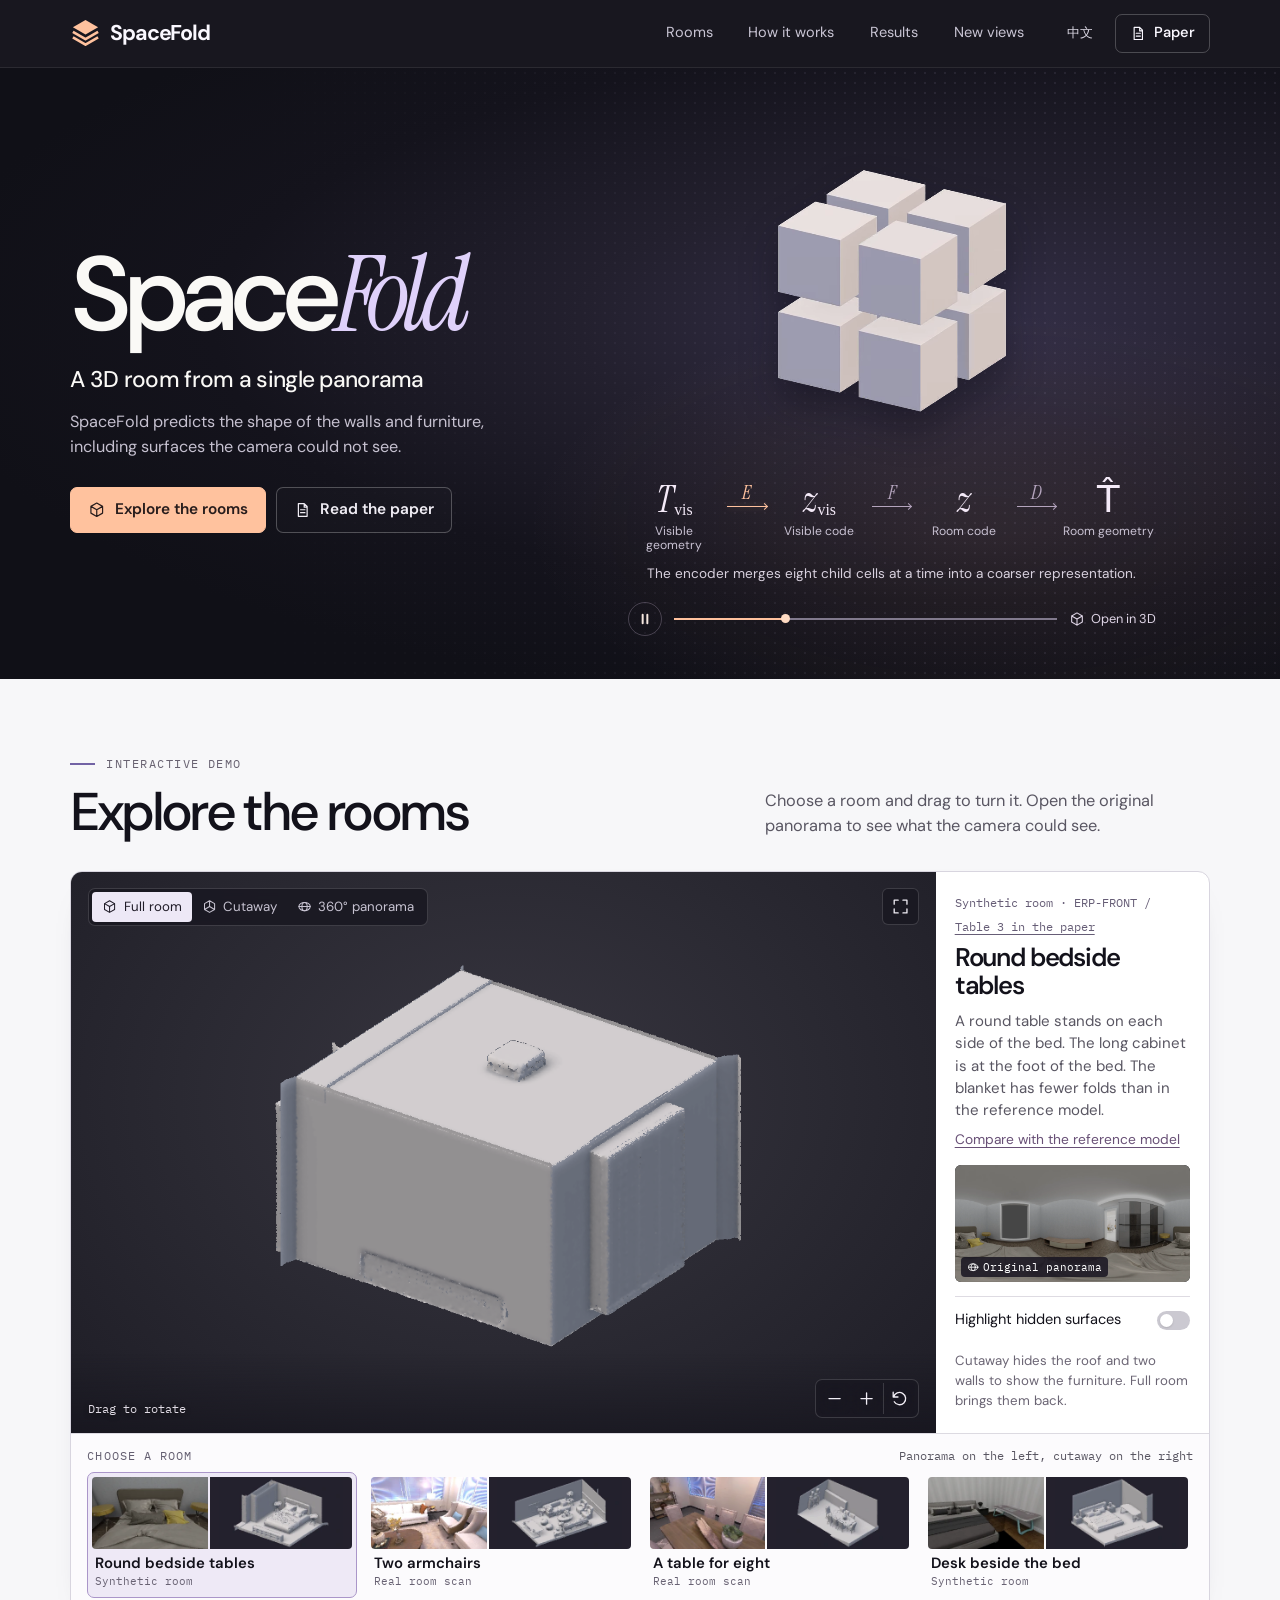
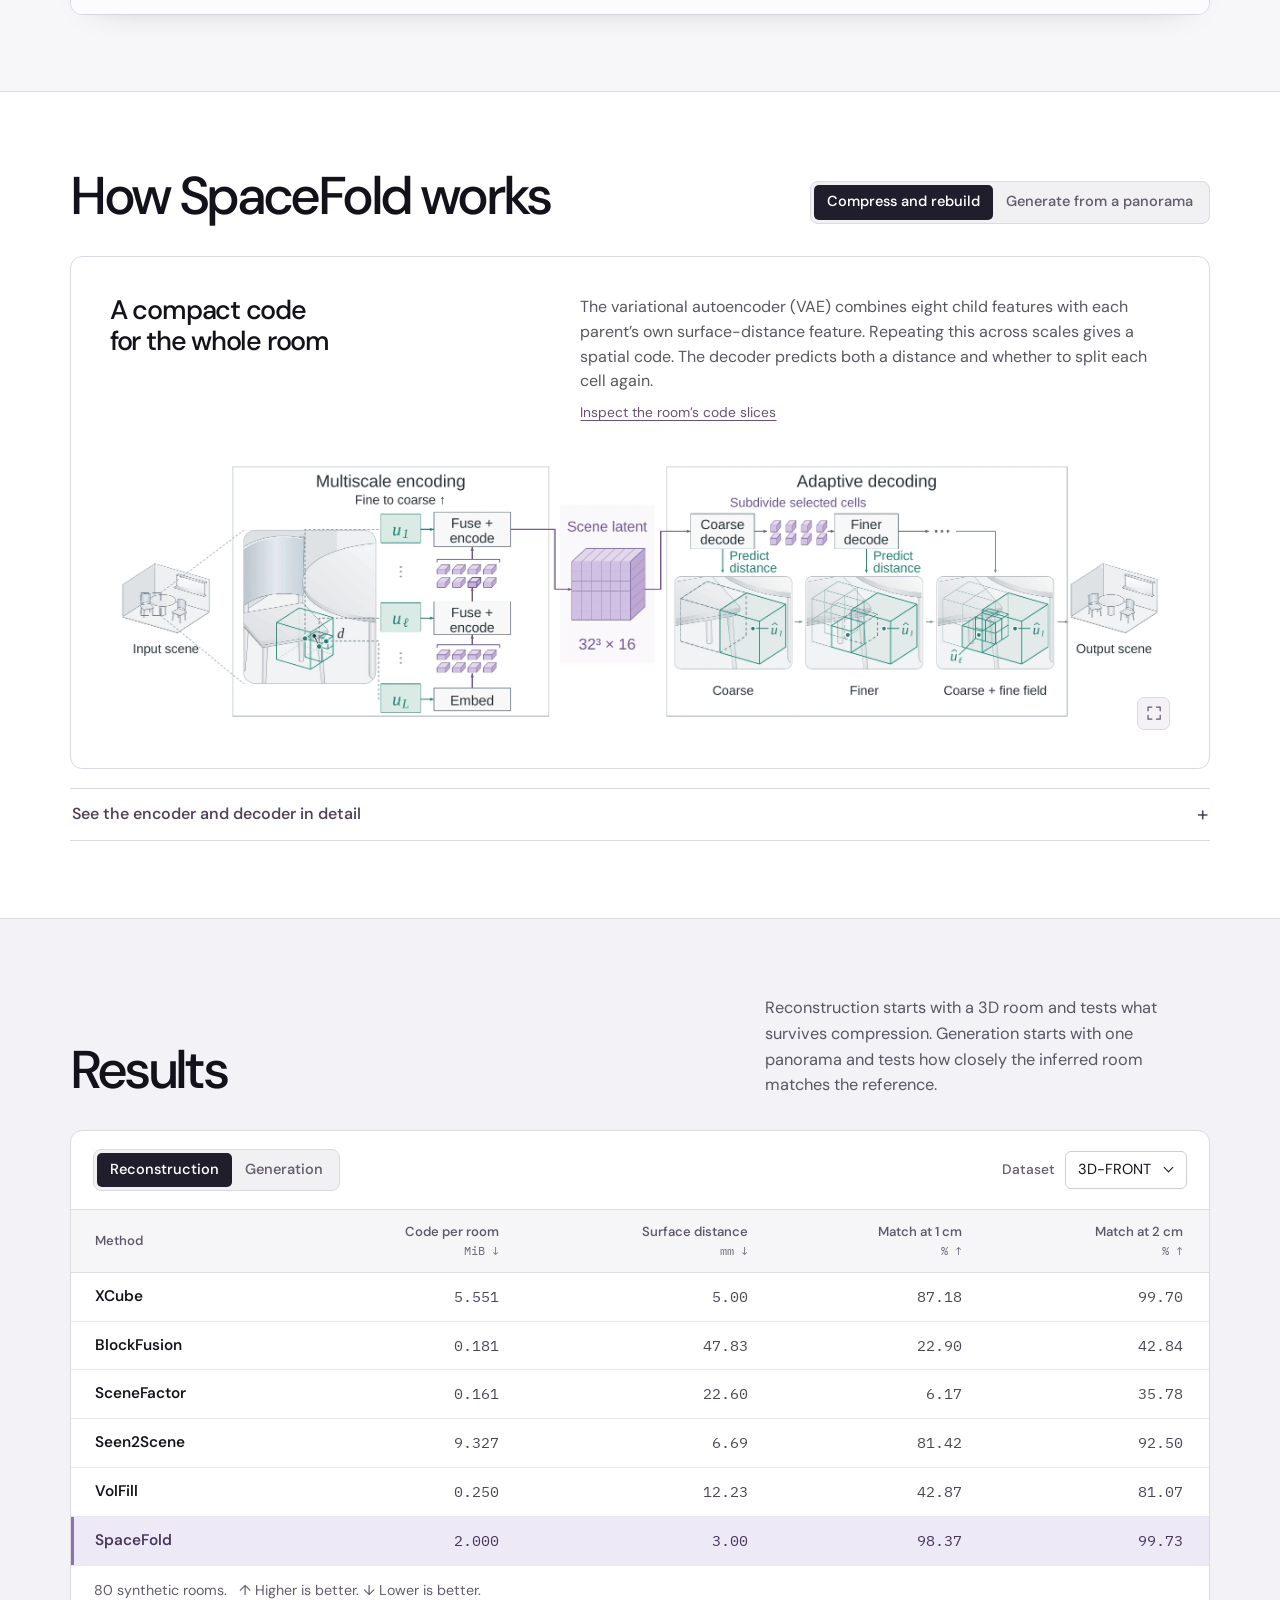
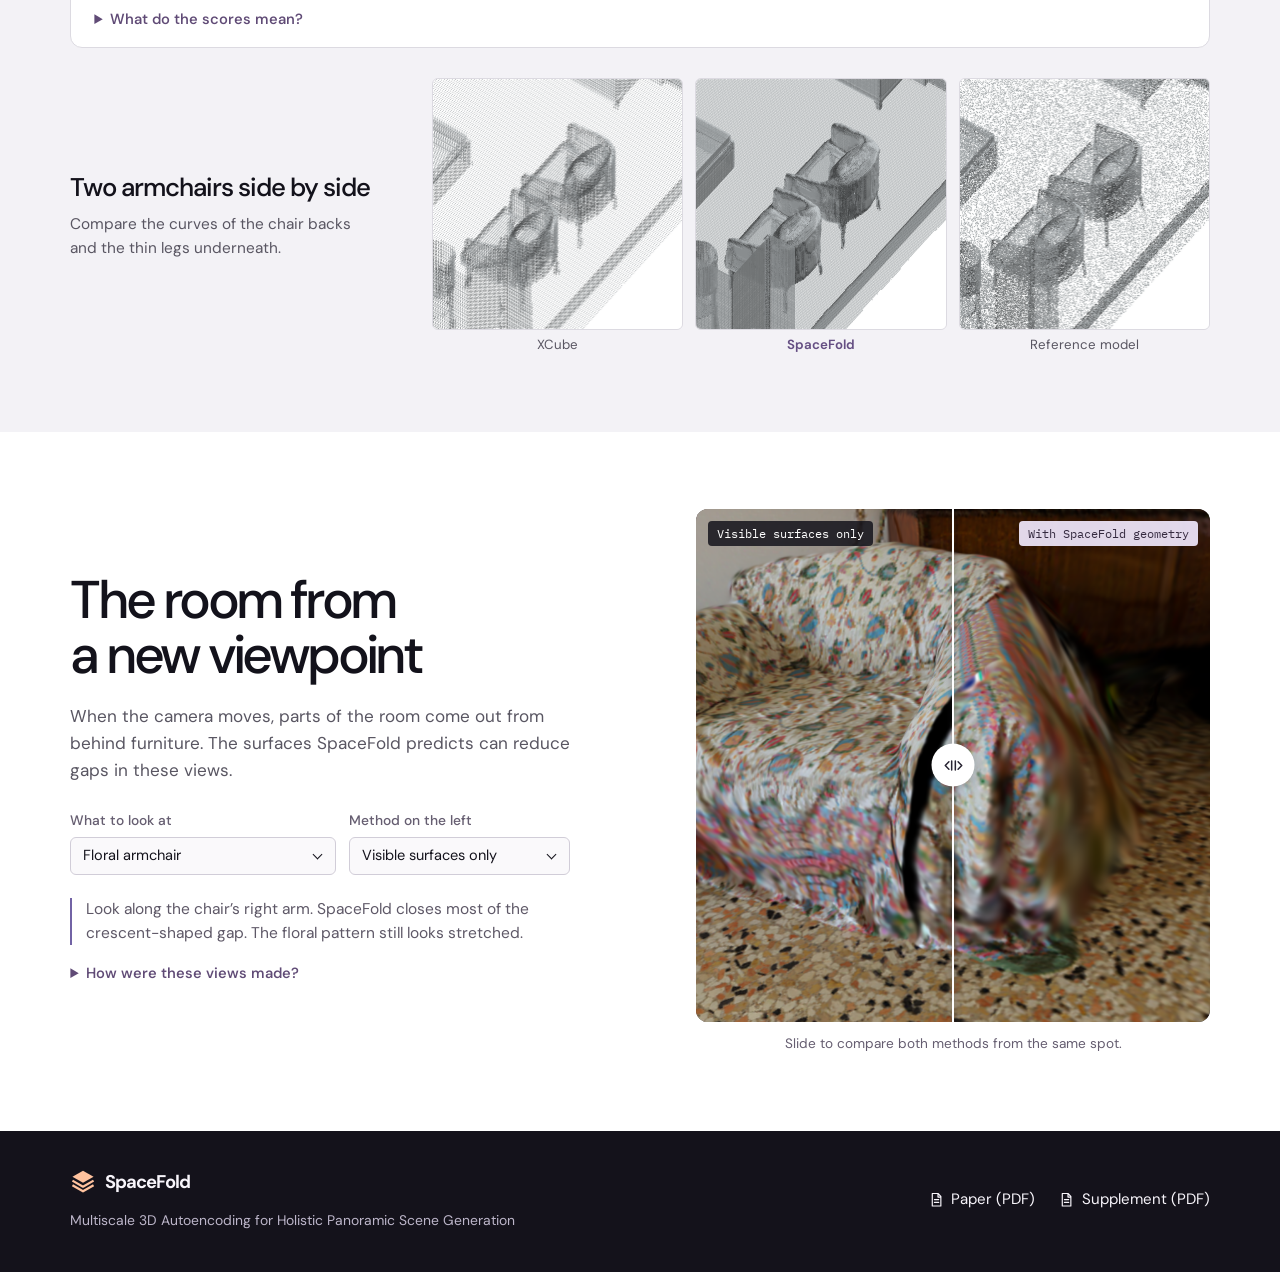
==== commit faef65ad: "feat(spacefold): publish the simplified VAE opening" ====
--- a/spacefold/index.html
+++ b/spacefold/index.html
@@ -14,16 +14,17 @@
     />
     <title>SpaceFold — A 3D room from one panorama</title>
     <link rel="icon" href="assets/mark.svg" type="image/svg+xml" />
-    <link rel="stylesheet" href="style.css?v=f390a862" />
+    <link rel="stylesheet" href="style.css?v=209a6070" />
     <script defer src="benchmarks.js"></script>
     <script defer src="surface-codec.js?v=b974190b"></script>
     <script defer src="viewer.js?v=f2820f98"></script>
-    <script defer src="strings.js?v=e7d0234c"></script>
+    <script defer src="strings.js?v=15d7700f"></script>
     <script defer src="hero-timeline.js?v=da2d5817"></script>
     <script defer src="hero-operation-labels.js?v=8aa4ab74"></script>
     <script defer src="assets/method/bed-edge-trace.js?v=e33e8464"></script>
-    <script defer src="hero.js?v=8db6608f"></script>
-    <script defer src="page.js?v=a0859ec3"></script>
+    <script defer src="overview.js?v=368992cf"></script>
+    <script defer src="hero.js?v=074a6457"></script>
+    <script defer src="page.js?v=5f91c6d2"></script>
   </head>
   <body id="top">
     <svg class="symbol-bank" xmlns="http://www.w3.org/2000/svg" aria-hidden="true">
@@ -126,71 +127,122 @@
                 >
               </div>
             </div>
-            <figure class="hero-plate" id="hero-intro">
-              <div class="plate-space" id="hero-stage" role="img" data-a="heroStage" aria-label="The bedroom panorama opens in 3D. Follow eight child features into one parent at the bed edge, then see which generated cells split again.">
-                <div class="floor-grid" aria-hidden="true"></div>
-                <div class="registration reg-a" aria-hidden="true"></div>
-                <div class="registration reg-b" aria-hidden="true"></div>
+            <figure class="hero-plate overview" id="overview" data-version="c497014e33">
+              <div
+                class="plate-space"
+                id="overview-stage"
+                role="img"
+                data-a="overviewStage"
+                aria-label="The panorama reveals its depth. Eight cells merge into a code. The decoder subdivides cells to build the room."
+              >
                 <img
+                  id="overview-poster"
+                  class="hero-room"
                   src="assets/hero-room.webp?v=d36436e3"
+                  alt=""
                   width="1680"
                   height="1206"
-                  class="hero-room hero-poster"
-                  alt="Cutaway of a generated bedroom with a bed on the left and a desk on the right. The open space beneath the desk is visible."
-                  data-alt="heroAlt"
                   fetchpriority="high"
                 />
-                <video class="hero-room hero-orbit" id="hero-orbit" muted playsinline preload="none" aria-hidden="true"></video>
-                <canvas id="hero-photo" class="hero-room hero-photo" width="1120" height="804"
-                  data-image="assets/hero-panorama.webp" aria-hidden="true"></canvas>
-                <canvas id="hero-operation-labels" class="hero-room hero-operation-labels" width="1120" height="804" aria-hidden="true"></canvas>
-              </div>
-              <figcaption class="plate-caption">
-                <div id="hero-readout" class="hero-readout" hidden>
-                  <p id="hero-step-copy"></p>
-                  <button type="button" id="hero-step-scale" data-tip="codeInspect" hidden>32³ × 16</button>
-                  <select id="hero-level" data-a="decodeScale" aria-label="Inspect a decoder level" hidden>
-                    <option value="64">64³</option><option value="128">128³</option>
-                    <option value="256">256³</option><option value="512">512³</option>
-                    <option value="1024">1024³</option>
-                  </select>
+                <video
+                  id="overview-video"
+                  class="hero-room hero-orbit"
+                  muted
+                  playsinline
+                  preload="none"
+                  aria-hidden="true"
+                ></video>
+              </div>
+              <figcaption class="overview-caption">
+                <div
+                  class="equation"
+                  role="group"
+                  data-a="overviewEquation"
+                  aria-label="Geometry, encoder, visible code, conditional flow, room code, decoder, reconstructed geometry"
+                >
+                  <span class="quantity">
+                    <var>T<sub>vis</sub></var>
+                    <small data-t="overviewVisible">Visible geometry</small>
+                  </span>
+                  <button
+                    class="operator"
+                    type="button"
+                    data-phase="encode"
+                    data-tip="overviewE"
+                    aria-label="E · Encode"
+                    aria-controls="overview-stage"
+                  >
+                    <var>E</var>
+                    <span class="arrow" aria-hidden="true"></span>
+                  </button>
+                  <span class="quantity">
+                    <var>z<sub>vis</sub></var>
+                    <small data-t="overviewVisibleCode">Visible code</small>
+                  </span>
+                  <button
+                    class="operator"
+                    type="button"
+                    data-phase="flow"
+                    data-tip="overviewF"
+                    aria-label="F · Generate the room code"
+                    aria-controls="overview-stage"
+                  >
+                    <var>F</var>
+                    <span class="arrow" aria-hidden="true"></span>
+                  </button>
+                  <span class="quantity">
+                    <var>z</var>
+                    <small data-t="overviewRoomCode">Room code</small>
+                  </span>
+                  <button
+                    class="operator"
+                    type="button"
+                    data-phase="decode"
+                    data-tip="overviewD"
+                    aria-label="D · Decode"
+                    aria-controls="overview-stage"
+                  >
+                    <var>D</var>
+                    <span class="arrow" aria-hidden="true"></span>
+                  </button>
+                  <span class="quantity">
+                    <var>T&#770;</var>
+                    <small data-t="overviewSurface">Room geometry</small>
+                  </span>
                 </div>
-                <div class="operation-navigation" id="op-navigation" role="group" data-a="opControls" aria-label="Walk through an operation" hidden>
-                  <button id="op-prev" type="button" data-tip="opPrevious" title="Previous step" aria-label="Previous step">‹</button>
-                  <select id="op-step" data-a="opJump" aria-label="Choose an operation step"></select>
-                  <button id="op-next" type="button" data-tip="opNext" title="Next step" aria-label="Next step">›</button>
-                  <button id="op-inspect" class="op-inspect" type="button" data-t="opInspect">Inspect the values</button>
+                <p id="overview-note" data-t="overviewRoomNote">
+                  E and D are the VAE encoder and decoder. F generates the room code.
+                </p>
+                <div class="overview-transport">
+                  <button
+                    type="button"
+                    id="overview-play"
+                    data-tip="heroPlay"
+                    aria-label="Play the opening"
+                    aria-controls="overview-video"
+                    hidden
+                  >
+                    <svg class="icon" aria-hidden="true"><use href="#i-play"></use></svg>
+                  </button>
+                  <input
+                    type="range"
+                    id="overview-scrub"
+                    class="film-scrub"
+                    min="0"
+                    max="240"
+                    step="1"
+                    value="240"
+                    data-tip="heroScrub"
+                    aria-controls="overview-video"
+                    hidden
+                  />
+                  <a id="hero-scene" href="?scene=desk-frame-bedroom#explorer">
+                    <svg class="icon" aria-hidden="true"><use href="#i-cube"></use></svg>
+                    <span data-t="heroCaption">Open in 3D</span>
+                  </a>
                 </div>
-                <div class="film-controls" id="hero-controls" hidden>
-                  <button id="hero-playback" type="button" aria-controls="hero-stage" data-tip="heroPlay" aria-label="Play the opening" title="Play the opening">
-                    <svg class="icon" aria-hidden="true"><use href="#i-play"></use></svg>
-                  </button>
-                  <div class="film-chapters" role="group" data-a="heroChapters" aria-label="Opening scenes">
-                    <button type="button" data-chapter="input" aria-pressed="false"><span data-t="heroInput">Photo</span></button>
-                    <button type="button" data-chapter="encode" aria-pressed="false"><span data-t="heroEncode">Encode</span></button>
-                    <button type="button" data-chapter="flow" aria-pressed="false"><span data-t="heroFlow">Infer</span></button>
-                    <button type="button" data-chapter="decode" aria-pressed="false"><span data-t="heroDecode">Decode</span></button>
-                    <button type="button" data-chapter="room" aria-pressed="true"><span data-t="heroRoom">Room</span></button>
-                    <input id="hero-scrub" class="film-scrub" type="range" min="0" max="1000" step="1" value="1000"
-                      aria-controls="hero-stage" data-tip="heroScrub" aria-label="Scrub from photograph to 3D room" title="Scrub from photograph to 3D room" />
-                  </div>
-                </div>
-                <a id="hero-scene" href="?scene=desk-frame-bedroom#explorer"><span data-t="heroCaption">Open in 3D</span><svg class="icon" aria-hidden="true"><use href="#i-cube"></use></svg></a>
               </figcaption>
             </figure>
-          </div>
-          <div class="operation-entries">
-            <button type="button" data-play-operation="encode" aria-controls="hero-stage">
-              <img src="assets/method/encoder-operation.webp?v=b9f569b1" width="132" height="76" alt="">
-              <span><strong data-t="playEncode">Play the encoder</strong><small data-t="encodeEntry">Eight child features form one parent feature.</small></span>
-              <svg class="icon" aria-hidden="true"><use href="#i-play"></use></svg>
-            </button>
-            <button type="button" data-play-operation="decode" aria-controls="hero-stage">
-              <img src="assets/method/decoder-operation.webp?v=de7dcac3" width="132" height="76" alt="">
-              <span><strong data-t="playDecode">Play the decoder</strong><small data-t="decodeEntry">See which cells split and which stop.</small></span>
-              <svg class="icon" aria-hidden="true"><use href="#i-play"></use></svg>
-            </button>
-            <div class="operation-stat"><strong>32³ × 16</strong><span data-t="opCodeSize">2 MiB per room code</span></div>
           </div>
         </div>
       </section>
@@ -429,6 +481,75 @@
               ></span>
             </button>
           </div>
+          <details id="method-calculation" class="method-calculation">
+            <summary><span data-t="overviewDetail">See the encoder and decoder in detail</span></summary>
+            <div class="study">
+              <figure class="hero-plate" id="hero-intro">
+                <div class="plate-space" id="hero-stage" role="img" data-a="heroStage" aria-label="The bedroom panorama opens in 3D. Follow eight child features into one parent at the bed edge, then see which generated cells split again.">
+                  <div class="floor-grid" aria-hidden="true"></div>
+                  <div class="registration reg-a" aria-hidden="true"></div>
+                  <div class="registration reg-b" aria-hidden="true"></div>
+                  <img
+                    src="assets/hero-room.webp?v=d36436e3"
+                    width="1680"
+                    height="1206"
+                    class="hero-room hero-poster"
+                    alt="Cutaway of a generated bedroom with a bed on the left and a desk on the right. The open space beneath the desk is visible."
+                    data-alt="heroAlt"
+                    loading="lazy"
+                  />
+                  <video class="hero-room hero-orbit" id="hero-orbit" muted playsinline preload="none" aria-hidden="true"></video>
+                  <canvas id="hero-photo" class="hero-room hero-photo" width="1120" height="804"
+                    data-image="assets/hero-panorama.webp" aria-hidden="true"></canvas>
+                  <canvas id="hero-operation-labels" class="hero-room hero-operation-labels" width="1120" height="804" aria-hidden="true"></canvas>
+                </div>
+                <figcaption class="plate-caption">
+                  <div id="hero-readout" class="hero-readout" hidden>
+                    <p id="hero-step-copy"></p>
+                    <button type="button" id="hero-step-scale" data-tip="codeInspect" hidden>32³ × 16</button>
+                    <select id="hero-level" data-a="decodeScale" aria-label="Inspect a decoder level" hidden>
+                      <option value="64">64³</option><option value="128">128³</option>
+                      <option value="256">256³</option><option value="512">512³</option>
+                      <option value="1024">1024³</option>
+                    </select>
+                  </div>
+                  <div class="operation-navigation" id="op-navigation" role="group" data-a="opControls" aria-label="Walk through an operation" hidden>
+                    <button id="op-prev" type="button" data-tip="opPrevious" title="Previous step" aria-label="Previous step">‹</button>
+                    <select id="op-step" data-a="opJump" aria-label="Choose an operation step"></select>
+                    <button id="op-next" type="button" data-tip="opNext" title="Next step" aria-label="Next step">›</button>
+                    <button id="op-inspect" class="op-inspect" type="button" data-t="opInspect">Inspect the values</button>
+                  </div>
+                  <div class="film-controls" id="hero-controls" hidden>
+                    <button id="hero-playback" type="button" aria-controls="hero-stage" data-tip="heroPlay" aria-label="Play the opening" title="Play the opening">
+                      <svg class="icon" aria-hidden="true"><use href="#i-play"></use></svg>
+                    </button>
+                    <div class="film-chapters" role="group" data-a="heroChapters" aria-label="Opening scenes">
+                      <button type="button" data-chapter="input" aria-pressed="false"><span data-t="heroInput">Photo</span></button>
+                      <button type="button" data-chapter="encode" aria-pressed="false"><span data-t="heroEncode">Encode</span></button>
+                      <button type="button" data-chapter="flow" aria-pressed="false"><span data-t="heroFlow">Infer</span></button>
+                      <button type="button" data-chapter="decode" aria-pressed="false"><span data-t="heroDecode">Decode</span></button>
+                      <button type="button" data-chapter="room" aria-pressed="true"><span data-t="heroRoom">Room</span></button>
+                      <input id="hero-scrub" class="film-scrub" type="range" min="0" max="1000" step="1" value="1000"
+                        aria-controls="hero-stage" data-tip="heroScrub" aria-label="Scrub from photograph to 3D room" title="Scrub from photograph to 3D room" />
+                    </div>
+                  </div>
+                </figcaption>
+              </figure>
+              <div class="operation-entries">
+                <button type="button" data-play-operation="encode" aria-controls="hero-stage">
+                  <img loading="lazy" src="assets/method/encoder-operation.webp?v=b9f569b1" width="132" height="76" alt="">
+                  <span><strong data-t="playEncode">Play the encoder</strong><small data-t="encodeEntry">Eight child features form one parent feature.</small></span>
+                  <svg class="icon" aria-hidden="true"><use href="#i-play"></use></svg>
+                </button>
+                <button type="button" data-play-operation="decode" aria-controls="hero-stage">
+                  <img loading="lazy" src="assets/method/decoder-operation.webp?v=de7dcac3" width="132" height="76" alt="">
+                  <span><strong data-t="playDecode">Play the decoder</strong><small data-t="decodeEntry">See which cells split and which stop.</small></span>
+                  <svg class="icon" aria-hidden="true"><use href="#i-play"></use></svg>
+                </button>
+                <div class="operation-stat"><strong>32³ × 16</strong><span data-t="opCodeSize">2 MiB per room code</span></div>
+              </div>
+            </div>
+          </details>
         </div>
       </section>
 
--- a/spacefold/style.css
+++ b/spacefold/style.css
@@ -2227,3 +2227,154 @@
     transition: none !important;
   }
 }
+
+/* The opening uses one mathematical line. Each arrow selects its operation. */
+.overview-caption {
+  position: relative;
+  width: min(100%, 33rem);
+  margin: 14px auto 0;
+}
+.overview .hero-room {
+  inset: 0;
+  width: 100%;
+  height: 100%;
+}
+.overview[data-frame="film"] #overview-video { opacity: 1; }
+.overview[data-frame="film"] #overview-poster { opacity: 0; }
+.equation {
+  display: grid;
+  grid-template-columns: minmax(0, 1fr) minmax(29px, .55fr) minmax(0, 1fr) minmax(29px, .55fr) minmax(0, 1fr) minmax(29px, .55fr) minmax(0, 1fr);
+  align-items: start;
+  text-align: center;
+}
+.equation var {
+  display: block;
+  font: italic 2.3rem/1 "Instrument Serif", Georgia, serif;
+  color: #f4eaf8;
+}
+.equation sub {
+  font: normal .43em/1 Georgia, serif;
+  margin-left: 1px;
+  vertical-align: -.19em;
+}
+.quantity small {
+  display: block;
+  margin-top: 5px;
+  font-size: .76rem;
+  line-height: 1.2;
+  color: #c7c0d1;
+  text-wrap: balance;
+}
+.operator {
+  display: grid;
+  align-content: start;
+  justify-items: center;
+  min-width: 0;
+  min-height: 44px;
+  padding: 0 2px 6px;
+  color: #b4a4bd;
+  border: 0;
+  border-radius: 4px;
+  background: transparent;
+  cursor: pointer;
+}
+.operator var { font-size: 1.25rem; line-height: 1; color: inherit; }
+.operator .arrow {
+  width: calc(100% - 8px);
+  max-width: 46px;
+  height: 1px;
+  background: currentColor;
+  position: relative;
+  margin-top: 4px;
+}
+.operator .arrow::after {
+  content: "";
+  position: absolute;
+  top: -2.5px;
+  right: 0;
+  width: 5px;
+  height: 5px;
+  border-top: 1px solid;
+  border-right: 1px solid;
+  transform: rotate(45deg);
+}
+.operator:hover, .operator[aria-pressed="true"] { color: var(--apricot); }
+.operator[aria-pressed="true"] .arrow { box-shadow: 0 0 7px #ffc19b50; }
+#overview-note {
+  margin: 12px 0 1px;
+  min-height: 2.6em;
+  color: #d8d1de;
+  font-size: .85rem;
+  line-height: 1.35;
+  text-align: center;
+  text-wrap: balance;
+}
+.overview-transport {
+  display: flex;
+  align-items: center;
+  gap: 12px;
+  color: #dfd5e6;
+}
+#overview-play {
+  display: grid;
+  place-content: center;
+  width: 34px;
+  height: 34px;
+  flex: none;
+  color: #f5e7df;
+  border: 1px solid #a99bb257;
+  border-radius: 50%;
+  cursor: pointer;
+}
+#overview-play:hover { border-color: var(--apricot); color: var(--apricot); }
+#overview-play .icon { width: 16px; height: 16px; }
+#overview-scrub { flex: 1; width: auto; min-width: 0; }
+.overview-transport [hidden] { display: none !important; }
+#hero-scene {
+  display: inline-flex;
+  align-items: center;
+  gap: 6px;
+  min-height: 36px;
+  margin-left: auto;
+  font-size: .8rem;
+  white-space: nowrap;
+}
+#hero-scene .icon { width: 16px; height: 16px; }
+#hero-scene:hover { color: var(--apricot); }
+.method-calculation { margin-top: 19px; border-block: 1px solid var(--hair); }
+.method-calculation > summary {
+  display: flex;
+  align-items: center;
+  justify-content: space-between;
+  min-height: 48px;
+  padding: 9px 2px;
+  list-style: none;
+  color: #51415b;
+  font-weight: 550;
+  cursor: pointer;
+}
+.method-calculation > summary::-webkit-details-marker { display: none; }
+.method-calculation > summary::after { content: "+"; font-size: 1.3rem; font-weight: 400; }
+.method-calculation[open] > summary::after { content: "−"; }
+.study {
+  overflow: hidden;
+  padding: clamp(14px, 3vw, 32px);
+  margin-bottom: 18px;
+  background: radial-gradient(ellipse at 50% 30%, #30293e, #1c1925 68%);
+  border-radius: 7px;
+  color: #f0eaf3;
+}
+.study .hero-plate { width: min(100%, 720px); margin: 0 auto 20px; }
+.study .plate-space { height: auto; min-height: 0; aspect-ratio: 1120 / 804; }
+.study .hero-room { inset: 0; width: 100%; height: 100%; }
+.study .plate-caption { margin-inline: 0; }
+@media (max-width: 780px) {
+  .overview-caption { margin-top: 4px; }
+  .equation var { font-size: 2rem; }
+  .operator var { font-size: 1.1rem; }
+  .quantity small { font-size: .71rem; }
+}
+@media (max-width: 640px) {
+  #overview-note { margin-top: 10px; }
+  .overview-transport { gap: 9px; }
+}
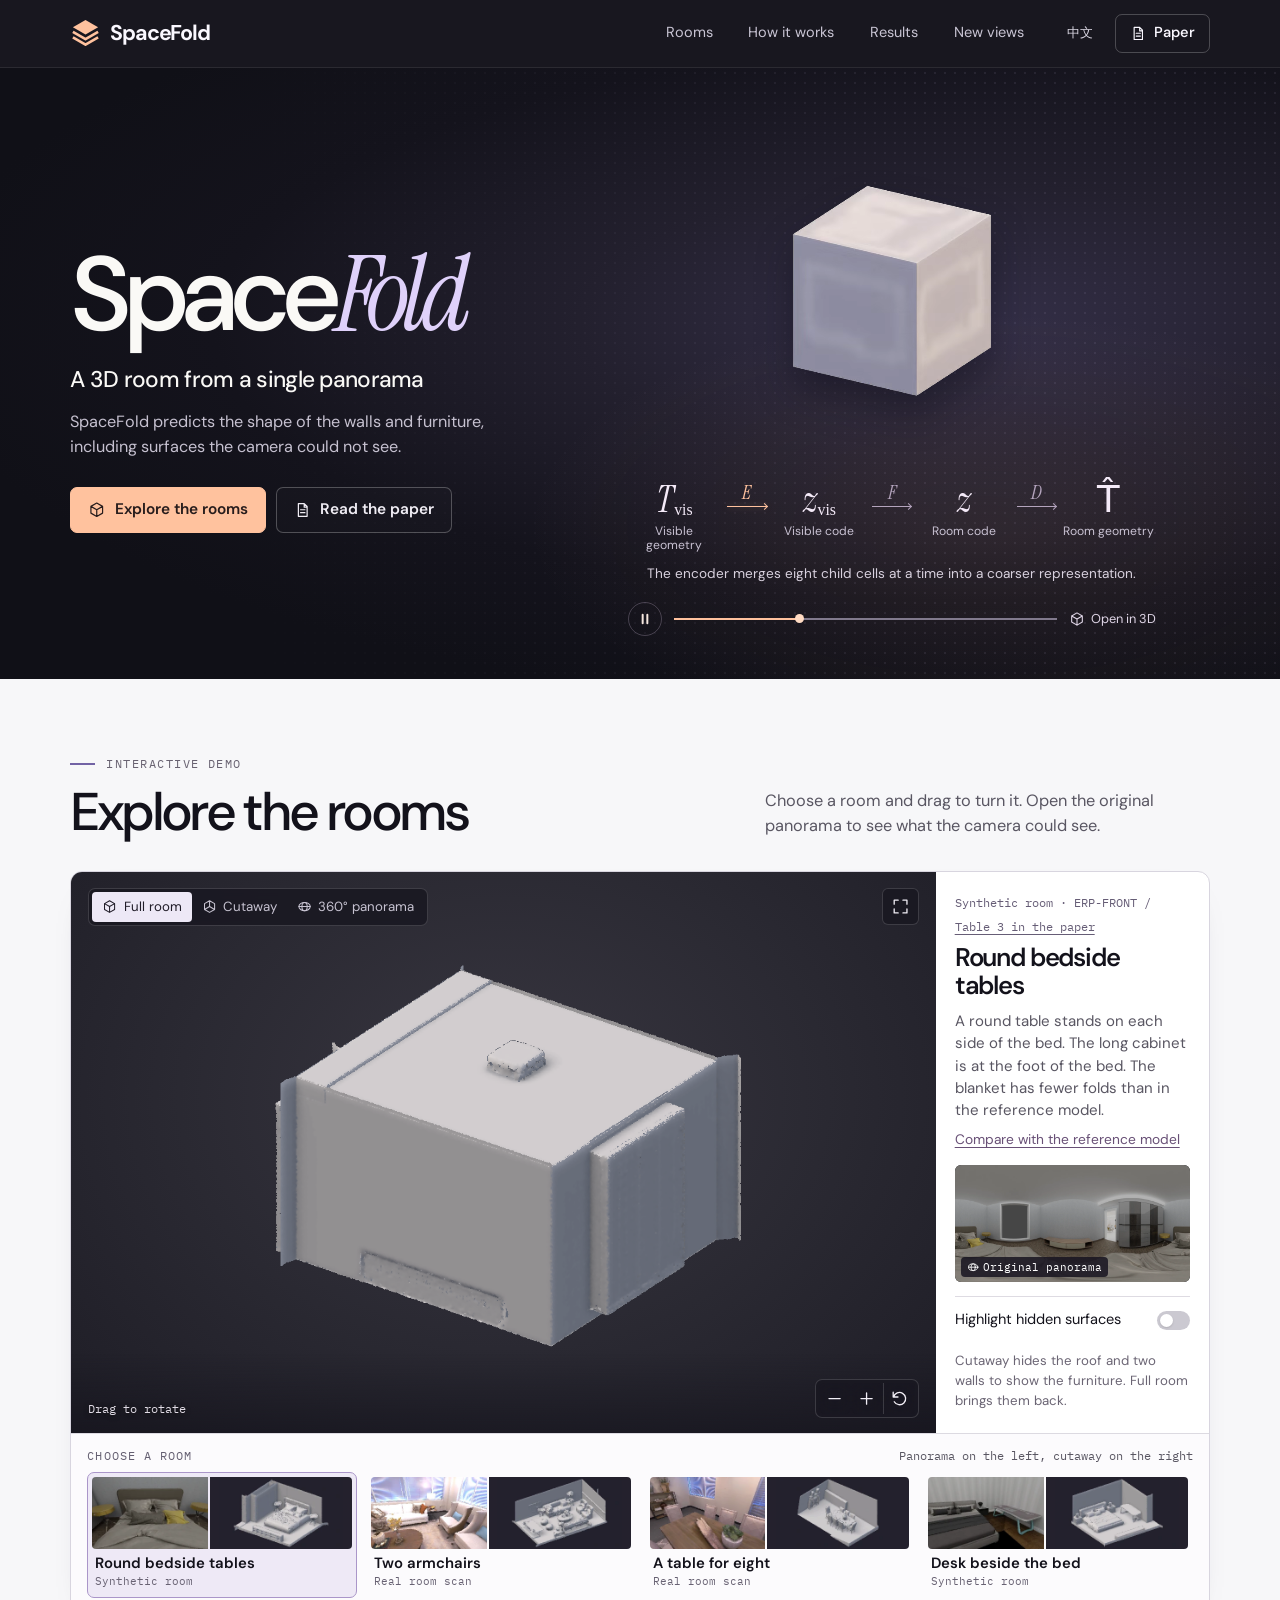
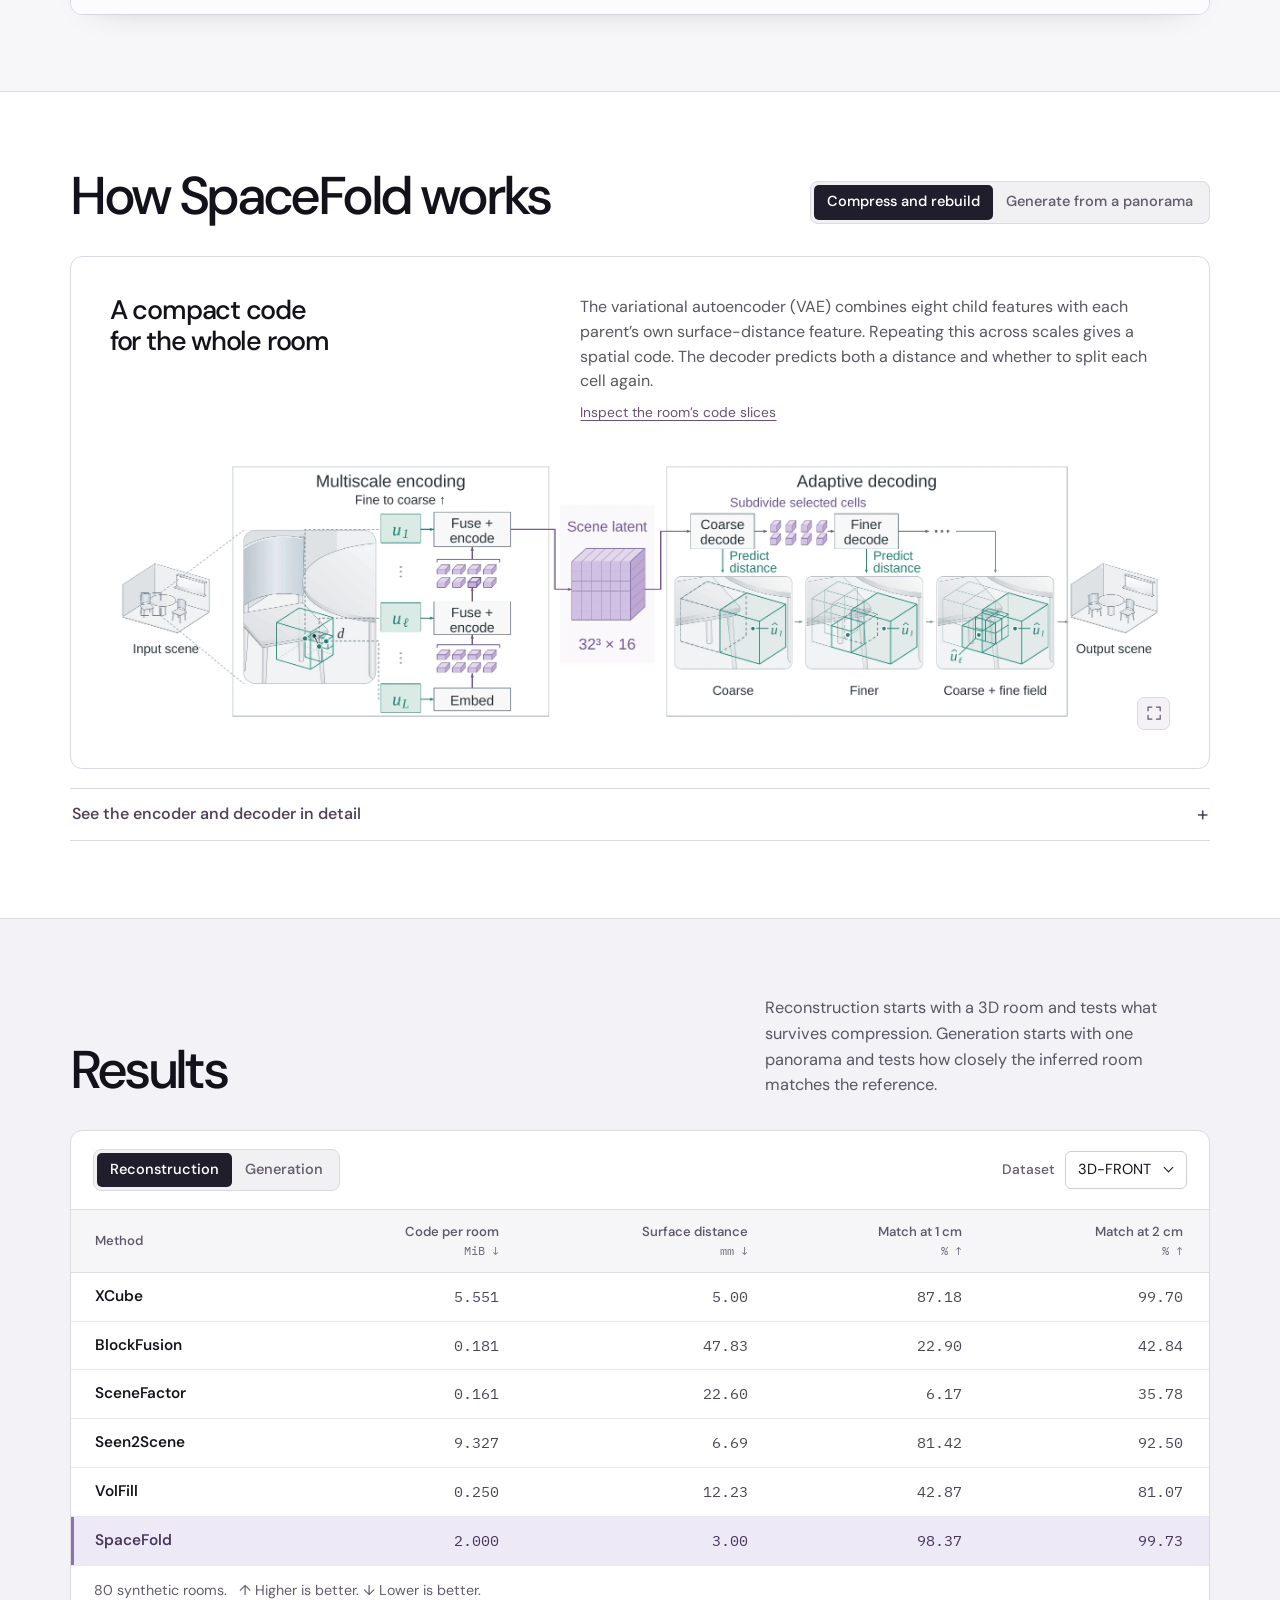
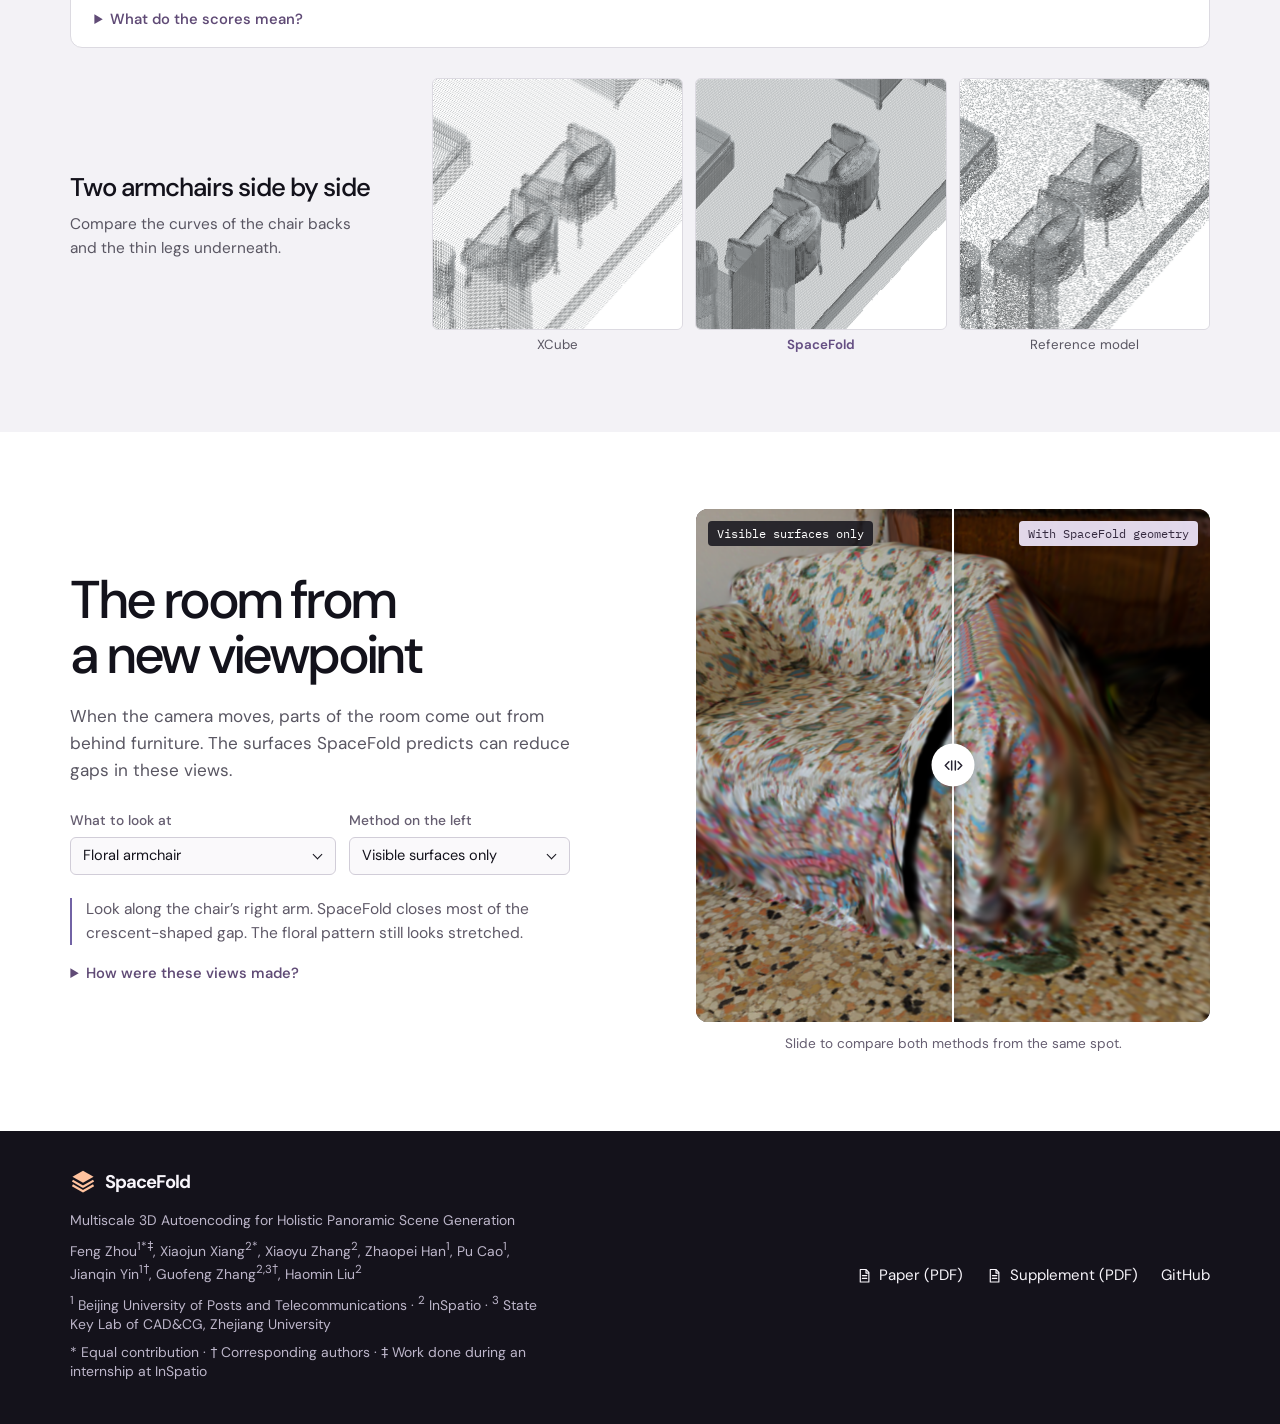
==== commit 77d41010: "feat: add SpaceFold preprint and research experience" ====
--- a/spacefold/index.html
+++ b/spacefold/index.html
@@ -8,6 +8,15 @@
       name="citation_title"
       content="SpaceFold: Multiscale 3D Autoencoding for Holistic Panoramic Scene Generation"
     />
+    <meta name="citation_author" content="Feng Zhou" />
+    <meta name="citation_author" content="Xiaojun Xiang" />
+    <meta name="citation_author" content="Xiaoyu Zhang" />
+    <meta name="citation_author" content="Zhaopei Han" />
+    <meta name="citation_author" content="Pu Cao" />
+    <meta name="citation_author" content="Jianqin Yin" />
+    <meta name="citation_author" content="Guofeng Zhang" />
+    <meta name="citation_author" content="Haomin Liu" />
+    <meta name="citation_pdf_url" content="https://zhoufeng.ai/spacefold/paper/main.pdf" />
     <meta
       name="description"
       content="Explore 3D rooms generated from a single panorama. Rotate each model, see the original image and compare the result with a reference model."
@@ -18,7 +27,7 @@
     <script defer src="benchmarks.js"></script>
     <script defer src="surface-codec.js?v=b974190b"></script>
     <script defer src="viewer.js?v=f2820f98"></script>
-    <script defer src="strings.js?v=15d7700f"></script>
+    <script defer src="strings.js?v=454f1f8a"></script>
     <script defer src="hero-timeline.js?v=da2d5817"></script>
     <script defer src="hero-operation-labels.js?v=8aa4ab74"></script>
     <script defer src="assets/method/bed-edge-trace.js?v=e33e8464"></script>
@@ -758,6 +767,15 @@
           <p data-t="footerPaper">
             Multiscale 3D Autoencoding for Holistic Panoramic Scene Generation
           </p>
+          <p lang="en">
+            Feng Zhou<sup>1*‡</sup>, Xiaojun Xiang<sup>2*</sup>, Xiaoyu Zhang<sup>2</sup>, Zhaopei Han<sup>1</sup>,
+            Pu Cao<sup>1</sup>, Jianqin Yin<sup>1†</sup>, Guofeng Zhang<sup>2,3†</sup>, Haomin Liu<sup>2</sup>
+          </p>
+          <p>
+            <sup>1</sup> <span data-t="paperBupt">Beijing University of Posts and Telecommunications</span> ·
+            <sup>2</sup> InSpatio · <sup>3</sup> <span data-t="paperCadLab">State Key Lab of CAD&amp;CG, Zhejiang University</span>
+          </p>
+          <p data-t="paperAuthorNotes">* Equal contribution · † Corresponding authors · ‡ Work done during an internship at InSpatio</p>
         </div>
         <div class="footer-links">
           <a href="paper/main.pdf" target="_blank" rel="noopener"
@@ -767,6 +785,7 @@
             ><svg class="icon"><use href="#i-file" /></svg
             ><span data-t="suppFile">Supplement (PDF)</span></a
           >
+          <a href="https://github.com/zss171999645/SpaceFold">GitHub</a>
         </div>
       </div>
     </footer>
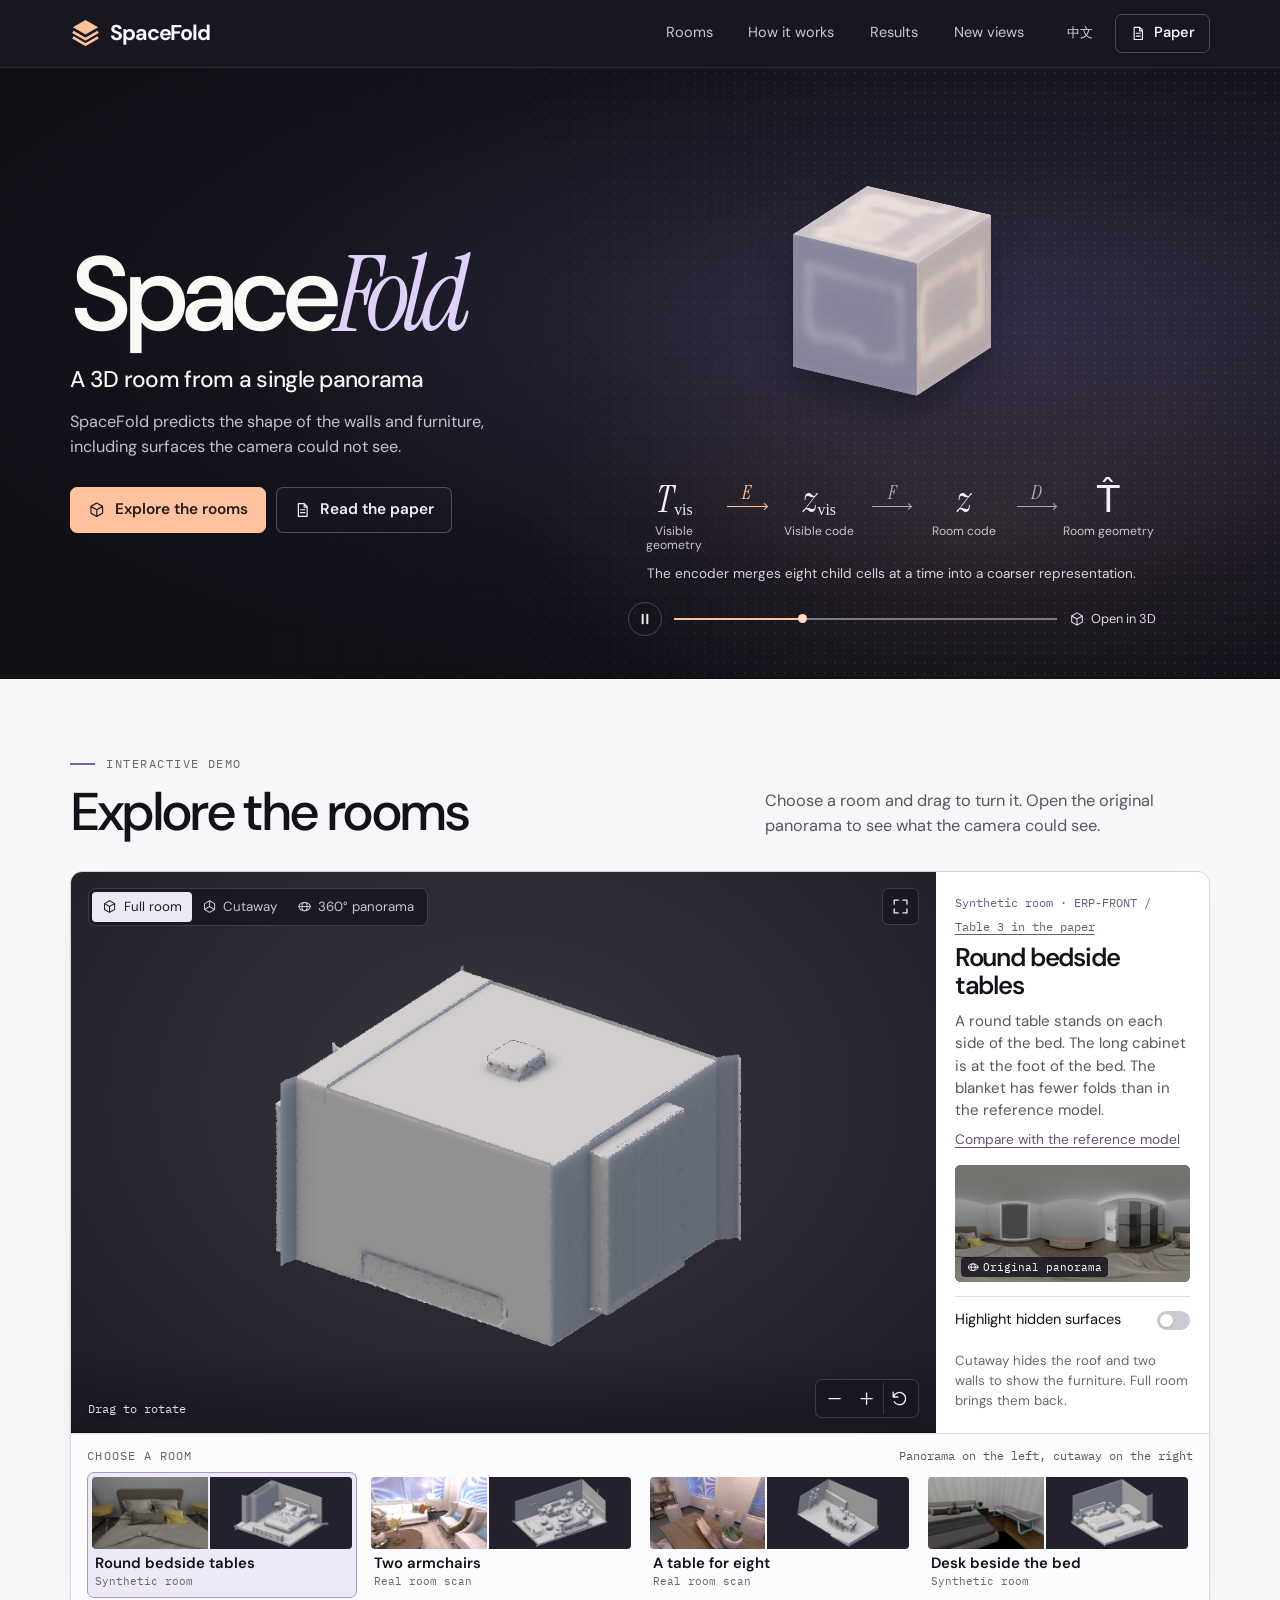
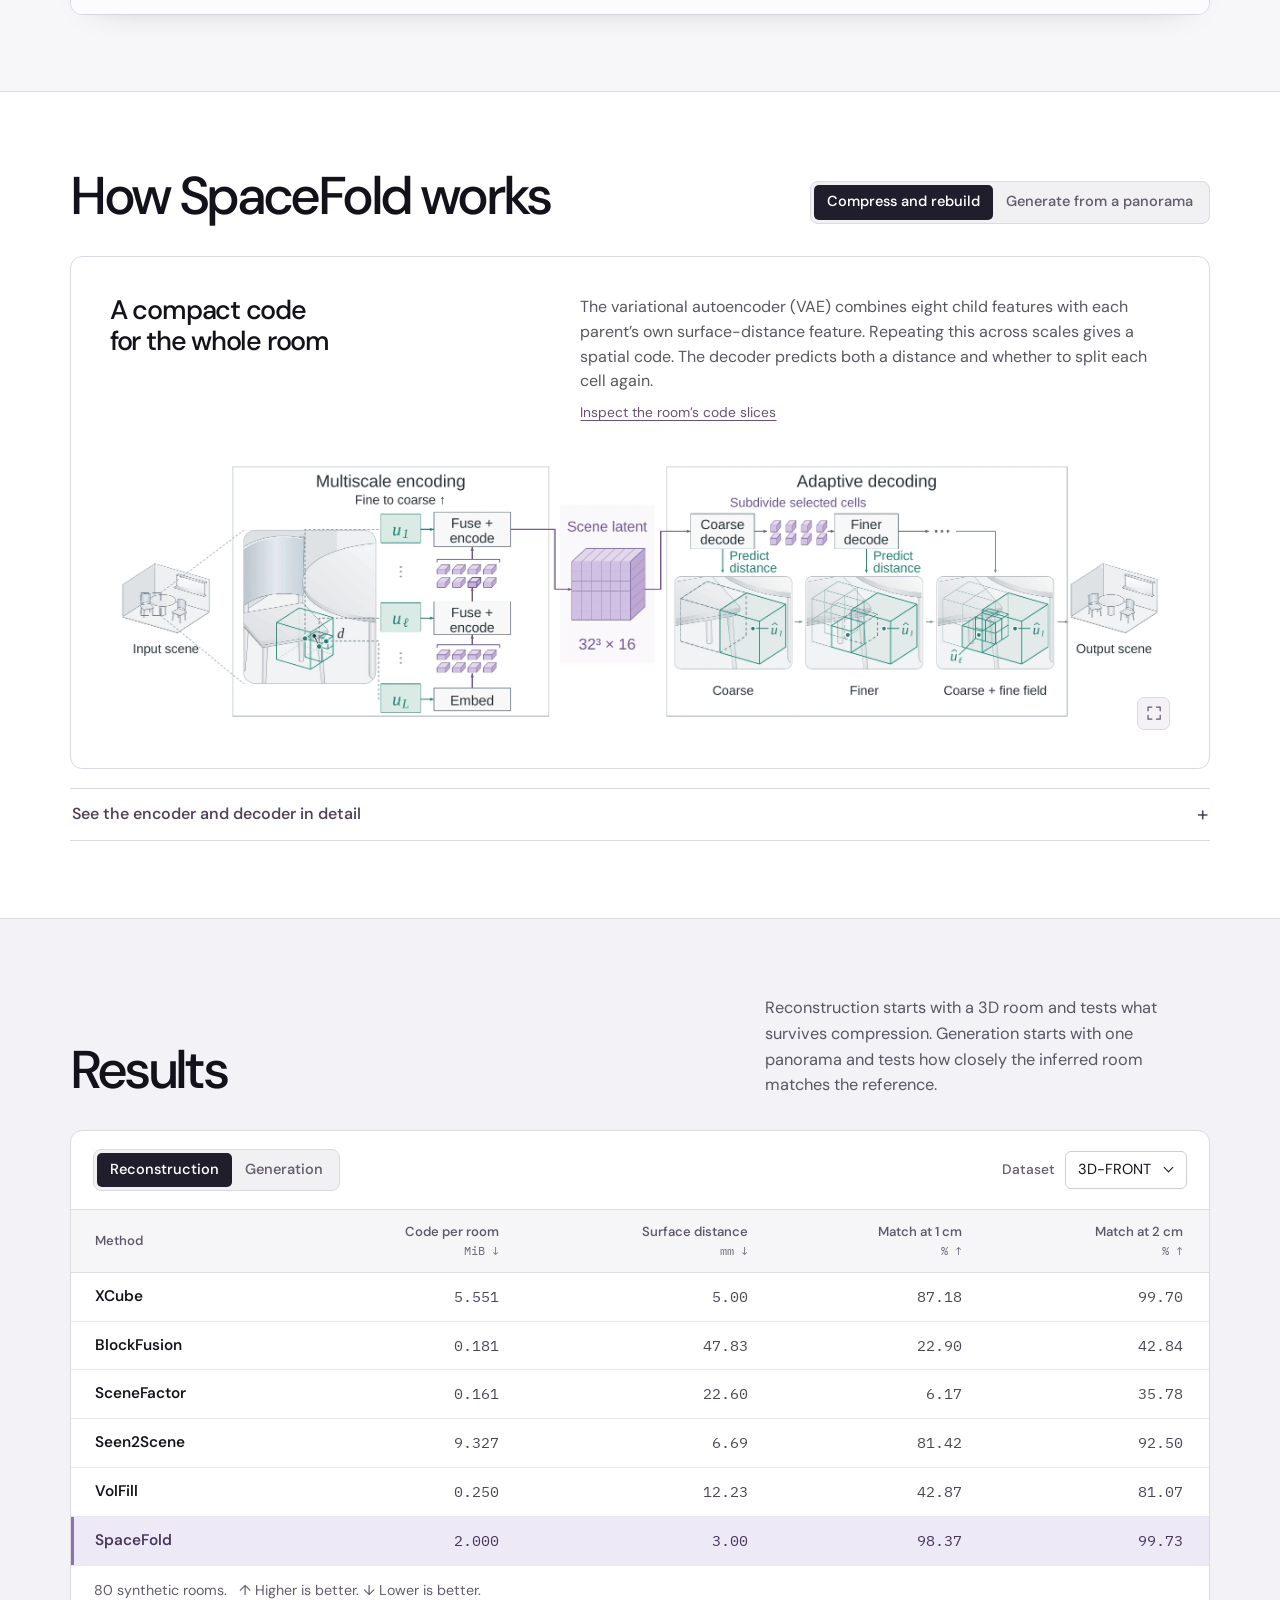
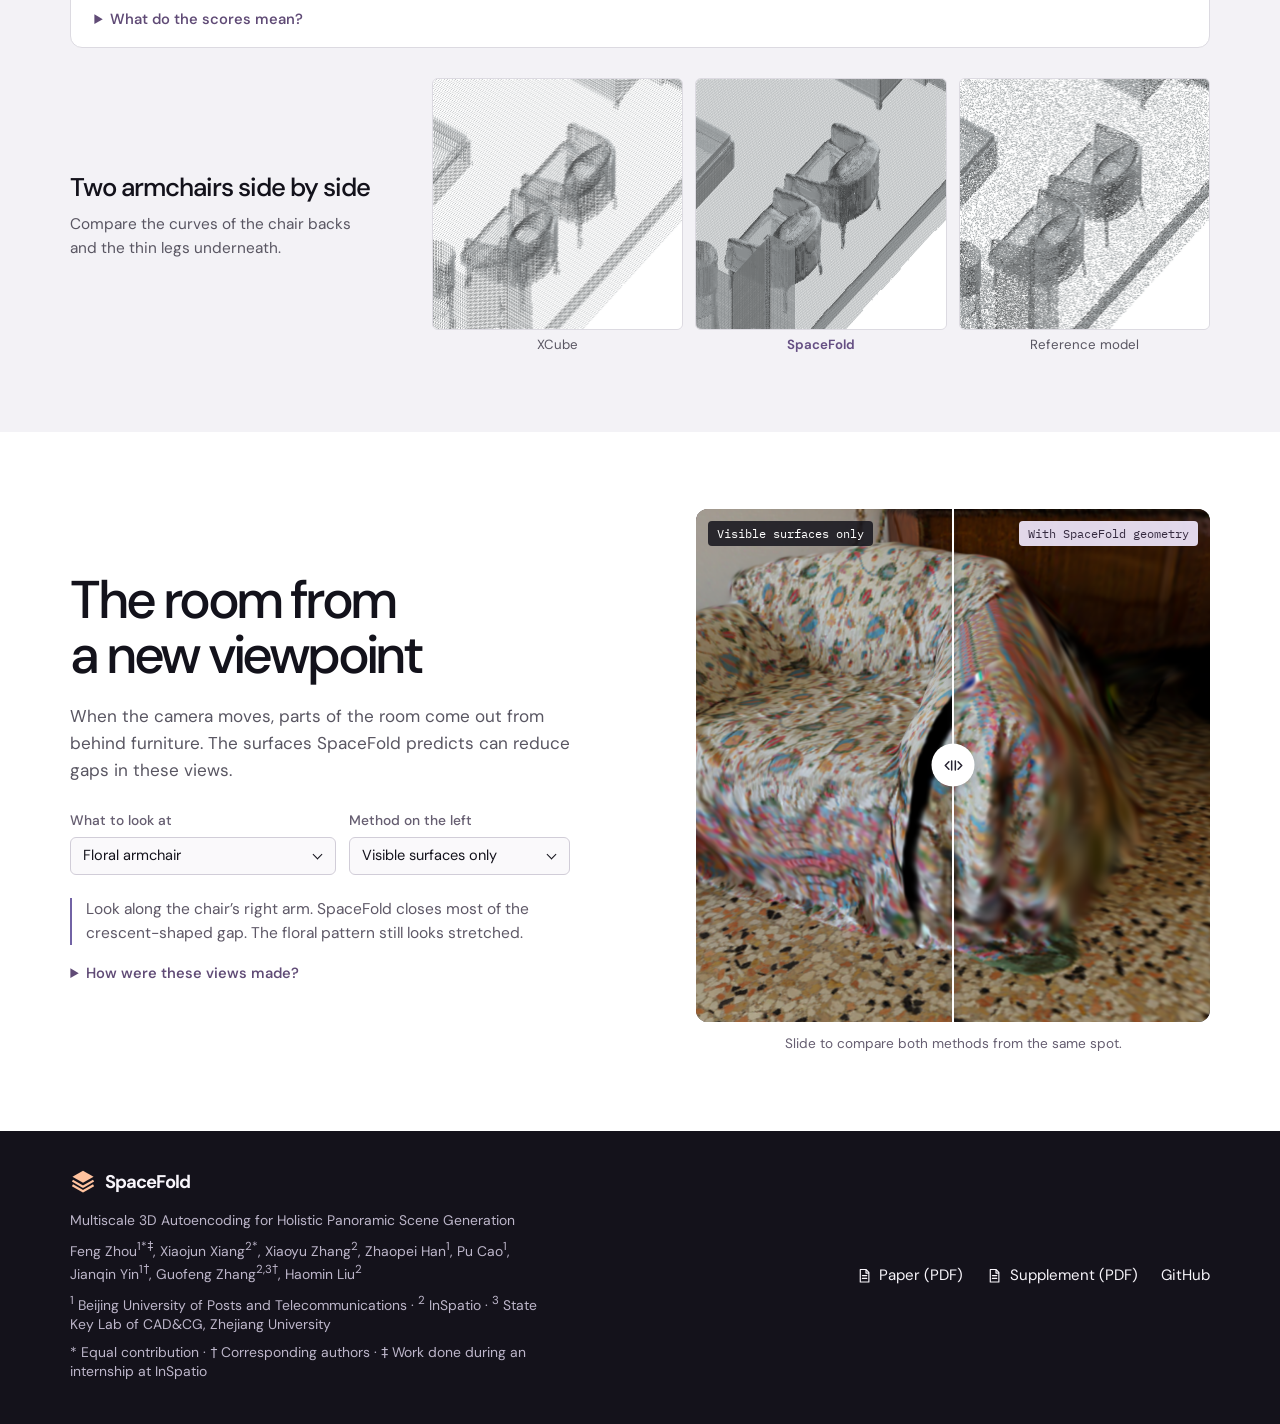
==== commit 998da5ef: "fix(spacefold): use the official Chinese lab name" ====
--- a/spacefold/index.html
+++ b/spacefold/index.html
@@ -27,7 +27,7 @@
     <script defer src="benchmarks.js"></script>
     <script defer src="surface-codec.js?v=b974190b"></script>
     <script defer src="viewer.js?v=f2820f98"></script>
-    <script defer src="strings.js?v=454f1f8a"></script>
+    <script defer src="strings.js?v=3996503a"></script>
     <script defer src="hero-timeline.js?v=da2d5817"></script>
     <script defer src="hero-operation-labels.js?v=8aa4ab74"></script>
     <script defer src="assets/method/bed-edge-trace.js?v=e33e8464"></script>
